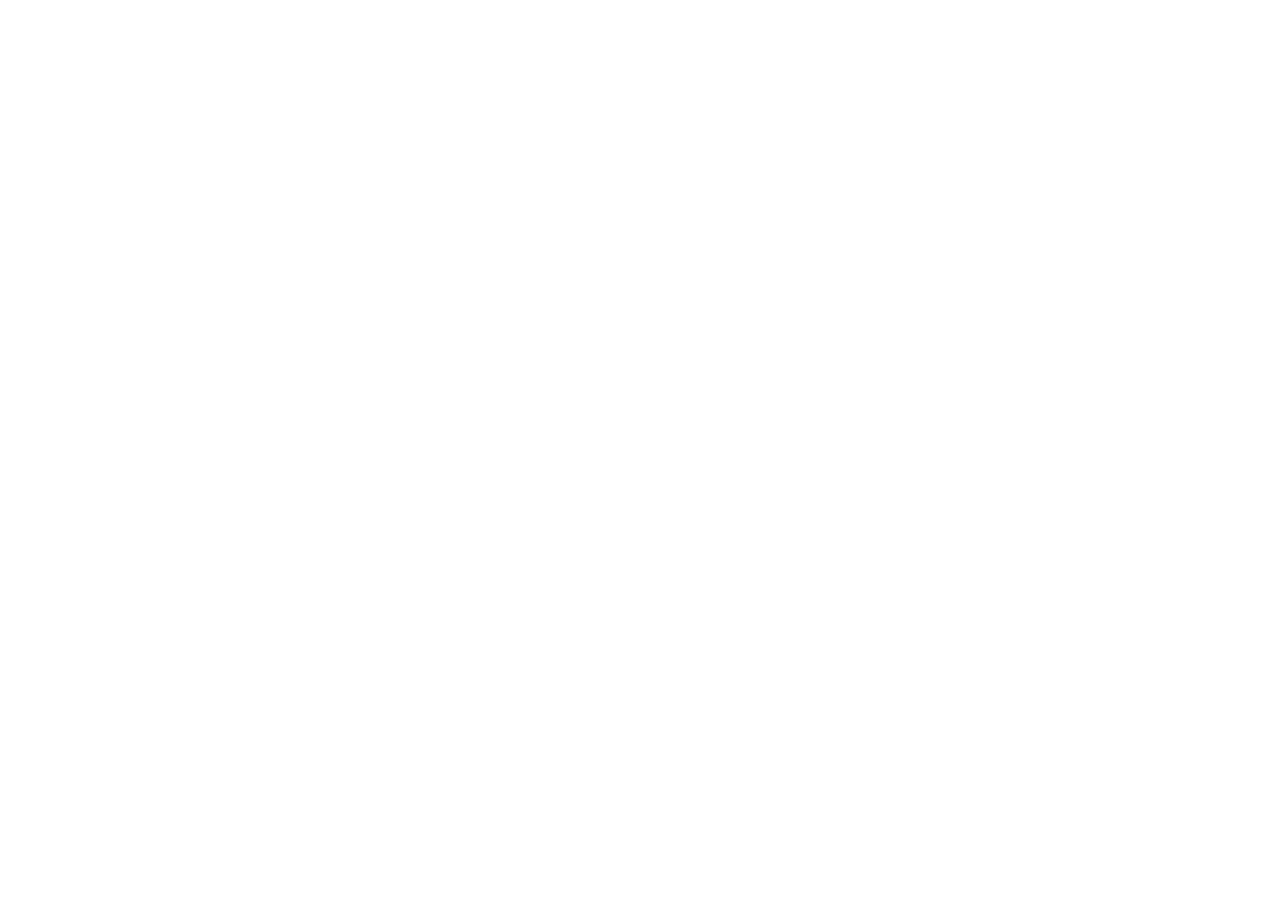
==== index.html @ 76624813 "start" ====
<!DOCTYPE html>
<html lang="en">
<head>
    <meta charset="UTF-8">
    <meta name="viewport" content="width=device-width, initial-scale=1.0">
    <link rel="stylesheet" href="./src/assets/styles/style.css">
    <title>Document</title>
</head>
<body>

</body>
</html>
---- src/assets/styles/style.css ----
* {
  margin: 0;
  padding: 0;
  box-sizing: border-box;
}/*# sourceMappingURL=style.css.map */
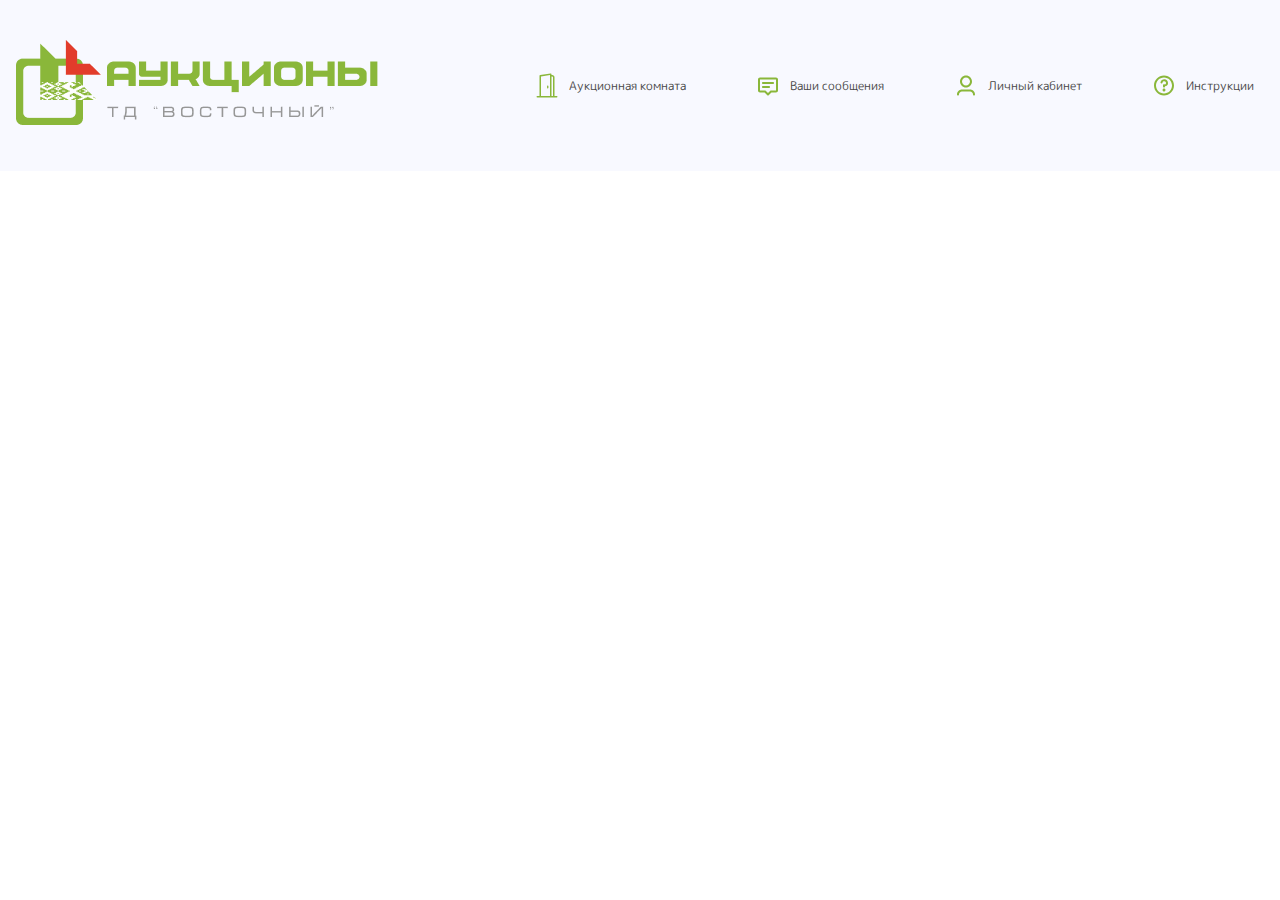
==== commit ad097946: "end" ====
--- a/index.html
+++ b/index.html
@@ -7,6 +7,98 @@
     <title>Document</title>
 </head>
 <body>
-
+    <header class="header">
+        <div class="content">
+            <a href="/" class="logo">
+                <img src="./src/assets/images/logo.png" alt="logo" width="369" height="85">
+            </a>
+            <nav class="header-navigation">
+                <ul>
+                    <li>
+                        <a href="#">
+                            <svg xmlns="http://www.w3.org/2000/svg" width="24" height="25" viewBox="0 0 24 25" fill="none">
+                                <path d="M12.75 15.5C12.3358 15.5 12 14.8284 12 14C12 13.1716 12.3358 12.5 12.75 12.5C13.1642 12.5 13.5 13.1716 13.5 14C13.5 14.8284 13.1642 15.5 12.75 15.5Z" fill="#8AB73A"/>
+                                <path d="M16.2414 0.683414C16.4057 0.825867 16.5 1.03259 16.5 1.25V2.00001H17.25C18.4926 2.00001 19.5 3.00736 19.5 4.25001V23H21.75C22.1642 23 22.5 23.3358 22.5 23.75C22.5 24.1642 22.1642 24.5 21.75 24.5H2.25C1.83579 24.5 1.5 24.1642 1.5 23.75C1.5 23.3358 1.83579 23 2.25 23H4.5V2.75C4.5 2.37677 4.77445 2.06033 5.14393 2.00754L15.6439 0.507543C15.8592 0.476795 16.0772 0.540961 16.2414 0.683414ZM17.25 3.50001H16.5V23H18V4.25001C18 3.83579 17.6642 3.50001 17.25 3.50001ZM6 3.40048V23H15V2.11476L6 3.40048Z" fill="#8AB73A"/>
+                              </svg>
+                            <span>Аукционная комната</span>
+                        </a>
+                    </li>
+                    <li>
+                        <a href="#">
+                            <svg xmlns="http://www.w3.org/2000/svg" width="24" height="25" viewBox="0 0 24 25" fill="none">
+                                <path d="M2 6.5C2 5.39543 2.89543 4.5 4 4.5H20C21.1046 4.5 22 5.39543 22 6.5V17.5C22 18.6046 21.1046 19.5 20 19.5H15.4142L12.7071 22.2071C12.3166 22.5976 11.6834 22.5976 11.2929 22.2071L8.58579 19.5H4C2.89543 19.5 2 18.6046 2 17.5V6.5ZM20 6.5H4V17.5H9C9.26522 17.5 9.51957 17.6054 9.70711 17.7929L12 20.0858L14.2929 17.7929C14.4804 17.6054 14.7348 17.5 15 17.5H20V6.5ZM6 10C6 9.44772 6.44772 9 7 9H17C17.5523 9 18 9.44772 18 10C18 10.5523 17.5523 11 17 11H7C6.44772 11 6 10.5523 6 10ZM6 14C6 13.4477 6.44772 13 7 13H13C13.5523 13 14 13.4477 14 14C14 14.5523 13.5523 15 13 15H7C6.44772 15 6 14.5523 6 14Z" fill="#8AB73A"/>
+                              </svg>
+                            <span>Ваши сообщения</span>
+                        </a>
+                    </li>
+                    <li>
+                        <a href="#">
+                            <svg xmlns="http://www.w3.org/2000/svg" width="24" height="25" viewBox="0 0 24 25" fill="none">
+                                <path d="M12 4.5C9.79086 4.5 8 6.29086 8 8.5C8 10.7091 9.79086 12.5 12 12.5C14.2091 12.5 16 10.7091 16 8.5C16 6.29086 14.2091 4.5 12 4.5ZM6 8.5C6 5.18629 8.68629 2.5 12 2.5C15.3137 2.5 18 5.18629 18 8.5C18 11.8137 15.3137 14.5 12 14.5C8.68629 14.5 6 11.8137 6 8.5ZM8 18.5C6.34315 18.5 5 19.8431 5 21.5C5 22.0523 4.55228 22.5 4 22.5C3.44772 22.5 3 22.0523 3 21.5C3 18.7386 5.23858 16.5 8 16.5H16C18.7614 16.5 21 18.7386 21 21.5C21 22.0523 20.5523 22.5 20 22.5C19.4477 22.5 19 22.0523 19 21.5C19 19.8431 17.6569 18.5 16 18.5H8Z" fill="#8AB73A"/>
+                              </svg>
+                            <span>Личный кабинет</span>
+                        </a>
+                    </li>
+                    <li>
+                        <a href="#">
+                            <svg xmlns="http://www.w3.org/2000/svg" width="24" height="25" viewBox="0 0 24 25" fill="none">
+                                <path d="M12 4.5C7.58172 4.5 4 8.08172 4 12.5C4 16.9183 7.58172 20.5 12 20.5C16.4183 20.5 20 16.9183 20 12.5C20 8.08172 16.4183 4.5 12 4.5ZM2 12.5C2 6.97715 6.47715 2.5 12 2.5C17.5228 2.5 22 6.97715 22 12.5C22 18.0228 17.5228 22.5 12 22.5C6.47715 22.5 2 18.0228 2 12.5Z" fill="#8AB73A"/>
+                                <path d="M12 14.5C11.4477 14.5 11 14.0523 11 13.5V12.5C11 11.9477 11.4477 11.5 12 11.5C12.5523 11.5 13 11.9477 13 12.5V13.5C13 14.0523 12.5523 14.5 12 14.5Z" fill="#8AB73A"/>
+                                <path d="M10.5 17C10.5 16.1716 11.1716 15.5 12 15.5C12.8284 15.5 13.5 16.1716 13.5 17C13.5 17.8284 12.8284 18.5 12 18.5C11.1716 18.5 10.5 17.8284 10.5 17Z" fill="#8AB73A"/>
+                                <path d="M12.3899 8.31137C11.4329 8.2658 10.6304 8.8004 10.4864 9.6644C10.3956 10.2092 9.88037 10.5772 9.3356 10.4864C8.79083 10.3956 8.42281 9.88037 8.51361 9.3356C8.86961 7.19961 10.8171 6.23421 12.4851 6.31363C13.3395 6.35432 14.2176 6.66099 14.8937 7.29278C15.5866 7.94027 16 8.86777 16 10C16 11.2913 15.4919 12.2489 14.6172 12.8321C13.8141 13.3675 12.8295 13.5 12 13.5C11.4477 13.5 11 13.0523 11 12.5C11 11.9477 11.4477 11.5 12 11.5C12.6705 11.5 13.1859 11.3825 13.5078 11.168C13.7581 11.0011 14 10.7087 14 10C14 9.38224 13.7884 8.99723 13.5282 8.7541C13.2512 8.49526 12.848 8.33318 12.3899 8.31137Z" fill="#8AB73A"/>
+                              </svg>
+                            <span>Инструкции</span>
+                        </a>
+                    </li>
+                </ul>
+            </nav>
+            <div class="burger-btn">
+                <label class="menu__btn">
+                <span></span>
+                </label>
+            </div>
+            <div class="burger-menu">
+                <ul>
+                    <li>
+                        <a href="#">
+                            <svg xmlns="http://www.w3.org/2000/svg" width="24" height="25" viewBox="0 0 24 25" fill="none">
+                                <path d="M12.75 15.5C12.3358 15.5 12 14.8284 12 14C12 13.1716 12.3358 12.5 12.75 12.5C13.1642 12.5 13.5 13.1716 13.5 14C13.5 14.8284 13.1642 15.5 12.75 15.5Z" fill="#8AB73A"/>
+                                <path d="M16.2414 0.683414C16.4057 0.825867 16.5 1.03259 16.5 1.25V2.00001H17.25C18.4926 2.00001 19.5 3.00736 19.5 4.25001V23H21.75C22.1642 23 22.5 23.3358 22.5 23.75C22.5 24.1642 22.1642 24.5 21.75 24.5H2.25C1.83579 24.5 1.5 24.1642 1.5 23.75C1.5 23.3358 1.83579 23 2.25 23H4.5V2.75C4.5 2.37677 4.77445 2.06033 5.14393 2.00754L15.6439 0.507543C15.8592 0.476795 16.0772 0.540961 16.2414 0.683414ZM17.25 3.50001H16.5V23H18V4.25001C18 3.83579 17.6642 3.50001 17.25 3.50001ZM6 3.40048V23H15V2.11476L6 3.40048Z" fill="#8AB73A"/>
+                              </svg>
+                            <span>Аукционная комната</span>
+                        </a>
+                    </li>
+                    <li>
+                        <a href="#">
+                            <svg xmlns="http://www.w3.org/2000/svg" width="24" height="25" viewBox="0 0 24 25" fill="none">
+                                <path d="M2 6.5C2 5.39543 2.89543 4.5 4 4.5H20C21.1046 4.5 22 5.39543 22 6.5V17.5C22 18.6046 21.1046 19.5 20 19.5H15.4142L12.7071 22.2071C12.3166 22.5976 11.6834 22.5976 11.2929 22.2071L8.58579 19.5H4C2.89543 19.5 2 18.6046 2 17.5V6.5ZM20 6.5H4V17.5H9C9.26522 17.5 9.51957 17.6054 9.70711 17.7929L12 20.0858L14.2929 17.7929C14.4804 17.6054 14.7348 17.5 15 17.5H20V6.5ZM6 10C6 9.44772 6.44772 9 7 9H17C17.5523 9 18 9.44772 18 10C18 10.5523 17.5523 11 17 11H7C6.44772 11 6 10.5523 6 10ZM6 14C6 13.4477 6.44772 13 7 13H13C13.5523 13 14 13.4477 14 14C14 14.5523 13.5523 15 13 15H7C6.44772 15 6 14.5523 6 14Z" fill="#8AB73A"/>
+                              </svg>
+                            <span>Ваши сообщения</span>
+                        </a>
+                    </li>
+                    <li>
+                        <a href="#">
+                            <svg xmlns="http://www.w3.org/2000/svg" width="24" height="25" viewBox="0 0 24 25" fill="none">
+                                <path d="M12 4.5C9.79086 4.5 8 6.29086 8 8.5C8 10.7091 9.79086 12.5 12 12.5C14.2091 12.5 16 10.7091 16 8.5C16 6.29086 14.2091 4.5 12 4.5ZM6 8.5C6 5.18629 8.68629 2.5 12 2.5C15.3137 2.5 18 5.18629 18 8.5C18 11.8137 15.3137 14.5 12 14.5C8.68629 14.5 6 11.8137 6 8.5ZM8 18.5C6.34315 18.5 5 19.8431 5 21.5C5 22.0523 4.55228 22.5 4 22.5C3.44772 22.5 3 22.0523 3 21.5C3 18.7386 5.23858 16.5 8 16.5H16C18.7614 16.5 21 18.7386 21 21.5C21 22.0523 20.5523 22.5 20 22.5C19.4477 22.5 19 22.0523 19 21.5C19 19.8431 17.6569 18.5 16 18.5H8Z" fill="#8AB73A"/>
+                              </svg>
+                            <span>Личный кабинет</span>
+                        </a>
+                    </li>
+                    <li>
+                        <a href="#">
+                            <svg xmlns="http://www.w3.org/2000/svg" width="24" height="25" viewBox="0 0 24 25" fill="none">
+                                <path d="M12 4.5C7.58172 4.5 4 8.08172 4 12.5C4 16.9183 7.58172 20.5 12 20.5C16.4183 20.5 20 16.9183 20 12.5C20 8.08172 16.4183 4.5 12 4.5ZM2 12.5C2 6.97715 6.47715 2.5 12 2.5C17.5228 2.5 22 6.97715 22 12.5C22 18.0228 17.5228 22.5 12 22.5C6.47715 22.5 2 18.0228 2 12.5Z" fill="#8AB73A"/>
+                                <path d="M12 14.5C11.4477 14.5 11 14.0523 11 13.5V12.5C11 11.9477 11.4477 11.5 12 11.5C12.5523 11.5 13 11.9477 13 12.5V13.5C13 14.0523 12.5523 14.5 12 14.5Z" fill="#8AB73A"/>
+                                <path d="M10.5 17C10.5 16.1716 11.1716 15.5 12 15.5C12.8284 15.5 13.5 16.1716 13.5 17C13.5 17.8284 12.8284 18.5 12 18.5C11.1716 18.5 10.5 17.8284 10.5 17Z" fill="#8AB73A"/>
+                                <path d="M12.3899 8.31137C11.4329 8.2658 10.6304 8.8004 10.4864 9.6644C10.3956 10.2092 9.88037 10.5772 9.3356 10.4864C8.79083 10.3956 8.42281 9.88037 8.51361 9.3356C8.86961 7.19961 10.8171 6.23421 12.4851 6.31363C13.3395 6.35432 14.2176 6.66099 14.8937 7.29278C15.5866 7.94027 16 8.86777 16 10C16 11.2913 15.4919 12.2489 14.6172 12.8321C13.8141 13.3675 12.8295 13.5 12 13.5C11.4477 13.5 11 13.0523 11 12.5C11 11.9477 11.4477 11.5 12 11.5C12.6705 11.5 13.1859 11.3825 13.5078 11.168C13.7581 11.0011 14 10.7087 14 10C14 9.38224 13.7884 8.99723 13.5282 8.7541C13.2512 8.49526 12.848 8.33318 12.3899 8.31137Z" fill="#8AB73A"/>
+                              </svg>
+                            <span>Инструкции</span>
+                        </a>
+                    </li>
+                </ul>
+            </div>
+        </div>
+    </header>
+    <script src="./src/assets/script/script.js"></script>
 </body>
 </html>--- a/src/assets/styles/style.css
+++ b/src/assets/styles/style.css
@@ -2,4 +2,243 @@
   margin: 0;
   padding: 0;
   box-sizing: border-box;
+  transition: 0.3s ease;
+  scroll-behavior: smooth;
+}
+
+a {
+  text-decoration: none;
+}
+
+ol, ul, li {
+  padding: 0;
+  margin: 0;
+  list-style: none;
+}
+
+@font-face {
+  font-family: "Rounded Mplus 1c";
+  src: url(../fonts/MPLUSRounded1c-Light.ttf) format("truetype");
+  font-weight: 300;
+  font-style: normal;
+  font-display: swap;
+}
+@font-face {
+  font-family: "Rounded Mplus 1c";
+  src: url(../fonts/MPLUSRounded1c-Regular.ttf) format("truetype");
+  font-weight: 400;
+  font-style: normal;
+  font-display: swap;
+}
+@font-face {
+  font-family: "Rounded Mplus 1c";
+  src: url(../fonts/MPLUSRounded1c-Medium.ttf) format("truetype");
+  font-weight: 500;
+  font-style: normal;
+  font-display: swap;
+}
+@font-face {
+  font-family: "Rounded Mplus 1c";
+  src: url(../fonts/MPLUSRounded1c-Bold.ttf) format("truetype");
+  font-weight: 700;
+  font-style: normal;
+  font-display: swap;
+}
+body {
+  font-family: "Rounded Mplus 1c";
+  margin: 0;
+  padding: 0;
+  font-size: 16px;
+  font-style: normal;
+  font-weight: 400;
+  line-height: normal;
+  position: relative;
+  background: #fff;
+  transition: 0.3s ease;
+}
+
+.overlay {
+  position: fixed;
+  top: 0;
+  left: 0;
+  width: 100%;
+  height: 100%;
+  background-color: rgba(0, 0, 0, 0.9);
+  z-index: 3;
+  display: none;
+  transition: all 0.5s ease;
+  padding: 0 25px;
+}
+.overlay.open {
+  display: block;
+}
+
+.content {
+  max-width: 1472px;
+  padding: 0 16px;
+  margin: 0 auto;
+}
+
+.header {
+  width: 100%;
+  padding: 40px 0;
+  position: relative;
+  background: #F8F9FF;
+}
+@media (max-width: 1024px) {
+  .header {
+    padding: 20px 0;
+  }
+}
+.header .content {
+  display: flex;
+  justify-content: space-between;
+  align-items: center;
+}
+.header .content .logo {
+  position: relative;
+}
+@media (max-width: 1024px) {
+  .header .content .logo {
+    z-index: 10;
+  }
+}
+.header .content .logo img {
+  width: 369px;
+  height: 85px;
+}
+@media (max-width: 1200px) {
+  .header .content .logo img {
+    width: 309px;
+    height: 75px;
+  }
+}
+@media (max-width: 1024px) {
+  .header .content .logo img {
+    width: 250px;
+    height: 65px;
+  }
+}
+@media (max-width: 768px) {
+  .header .content .logo img {
+    width: 200px;
+    height: 55px;
+  }
+}
+@media (max-width: 1024px) {
+  .header .content .header-navigation {
+    display: none;
+  }
+}
+.header .content .header-navigation ul {
+  display: flex;
+  gap: 50px;
+}
+@media (max-width: 1200px) {
+  .header .content .header-navigation ul {
+    gap: 30px;
+  }
+}
+.header .content .header-navigation ul li {
+  padding: 10px;
+}
+.header .content .header-navigation ul li a {
+  display: flex;
+  gap: 10px;
+  align-items: center;
+}
+.header .content .header-navigation ul li a span {
+  color: #484848;
+  font-family: Rounded Mplus 1c;
+  font-size: 12px;
+  font-style: normal;
+  font-weight: 400;
+  line-height: normal;
+}
+.header .content .burger-btn {
+  position: relative;
+  width: 30px;
+  height: 30px;
+  display: none;
+}
+@media (max-width: 1024px) {
+  .header .content .burger-btn {
+    display: block;
+  }
+}
+.header .content .burger-btn.active .menu__btn > span {
+  transform: rotate(45deg);
+}
+.header .content .burger-btn.active .menu__btn > span::before {
+  top: 0;
+  transform: rotate(0deg);
+}
+.header .content .burger-btn.active .menu__btn > span::after {
+  top: 0;
+  transform: rotate(90deg);
+}
+.header .content .burger-btn .menu__btn {
+  position: absolute;
+  top: 0;
+  left: 0;
+  width: 26px;
+  height: 26px;
+  cursor: pointer;
+  z-index: 10;
+  transform: translateY(50%);
+}
+.header .content .burger-btn .menu__btn > span,
+.header .content .burger-btn .menu__btn > span::before,
+.header .content .burger-btn .menu__btn > span::after {
+  display: block;
+  position: absolute;
+  width: 100%;
+  height: 2px;
+  background-color: #8AB73A;
+  transition-duration: 0.25s;
+}
+.header .content .burger-btn .menu__btn > span::before {
+  content: "";
+  top: -8px;
+}
+.header .content .burger-btn .menu__btn > span::after {
+  content: "";
+  top: 8px;
+}
+.header .content .burger-menu {
+  position: absolute;
+  top: 0;
+  min-height: 100vh;
+  width: 100%;
+  background-color: #fff;
+  z-index: 5;
+  padding: 130px 16px 16px;
+  left: -2100px;
+  transition: 0.5s ease;
+}
+.header .content .burger-menu.open {
+  left: 0;
+}
+.header .content .burger-menu ul {
+  display: flex;
+  flex-direction: column;
+  width: 100%;
+}
+.header .content .burger-menu ul li {
+  padding: 10px 0;
+  width: 100%;
+}
+.header .content .burger-menu ul li a {
+  width: 100%;
+  display: flex;
+  gap: 10px;
+  align-items: center;
+}
+.header .content .burger-menu ul li a span {
+  color: #484848;
+  font-family: Rounded Mplus 1c;
+  font-size: 16px;
+  font-style: normal;
+  font-weight: 400;
+  line-height: normal;
 }/*# sourceMappingURL=style.css.map */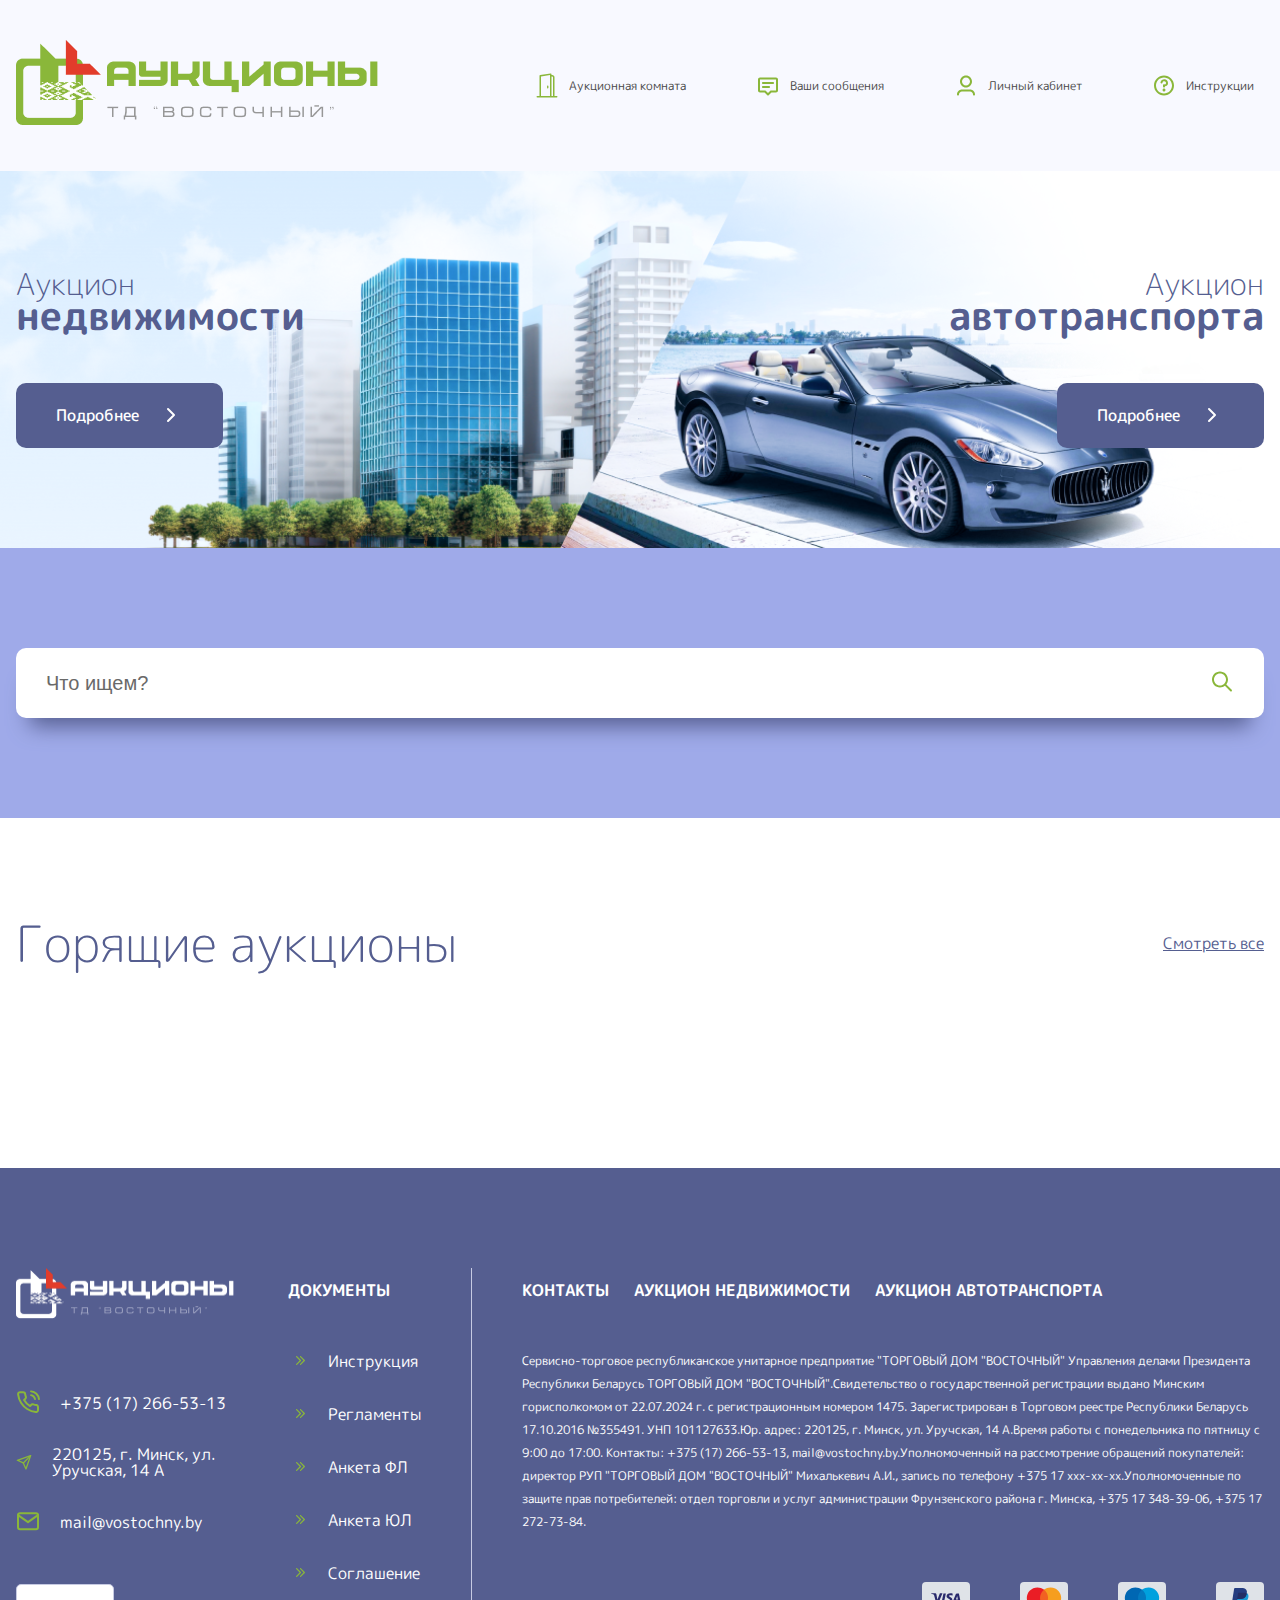
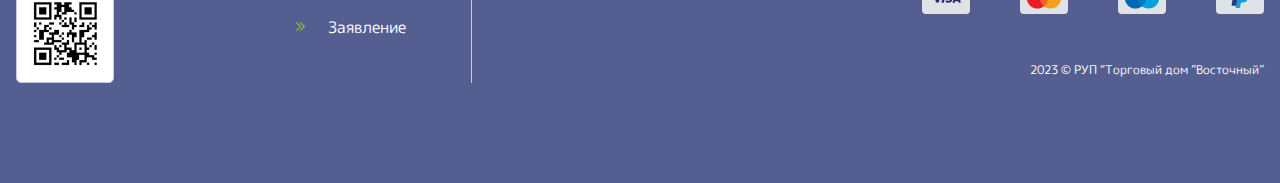
==== commit b0eaccb8: "end" ====
--- a/index.html
+++ b/index.html
@@ -99,6 +99,116 @@
             </div>
         </div>
     </header>
+    <main>
+        <div class="main-page-hero">
+            <img src="./src/assets/images/main-bg.png" alt="image">
+            <h1>Аукционы ТД Восточный</h1>
+            <div class="content hero-wrap">
+                <div class="col">
+                    <h2>Аукцион <br/> <span>недвижимости</span></h2>
+                    <a href="#" class="blue-btn"><span>Подробнее</span></a>
+                </div>
+                <div class="col">
+                    <h2>Аукцион <br/> <span>автотранспорта</span></h2>
+                    <a href="#" class="blue-btn"><span>Подробнее</span></a>
+                </div>
+            </div>
+        </div>
+        <div class="search-panel">
+            <div class="content">
+                <div class="search-wrap">
+                    <input type="text" placeholder="Что ищем?">
+                    <button>
+                        <svg xmlns="http://www.w3.org/2000/svg" width="24" height="24" viewBox="0 0 24 24" fill="none">
+                            <path d="M10 4C6.68629 4 4 6.68629 4 10C4 13.3137 6.68629 16 10 16C13.3137 16 16 13.3137 16 10C16 6.68629 13.3137 4 10 4ZM2 10C2 5.58172 5.58172 2 10 2C14.4183 2 18 5.58172 18 10C18 11.8487 17.3729 13.551 16.3199 14.9056L21.7071 20.2929C22.0976 20.6834 22.0976 21.3166 21.7071 21.7071C21.3166 22.0976 20.6834 22.0976 20.2929 21.7071L14.9056 16.3199C13.551 17.3729 11.8487 18 10 18C5.58172 18 2 14.4183 2 10Z" fill="#8AB73A"/>
+                          </svg>
+                    </button>
+                </div>
+            </div>
+        </div>
+        <div class="catalog-block border-block">
+            <div class="content">
+                <div class="catalog-block-head">
+                    <h2>Горящие аукционы</h2>
+                    <a href="#">Смотреть все</a>
+                </div>
+
+            </div>
+        </div>
+    </main>
+    <footer class="footer">
+        <div class="content">
+            <div class="footer-column">
+                <a href="/" class="footer-logo">
+                    <img src="./src/assets/images/footer-logo.png" alt="logo" width="222" height="51">
+                </a>
+                <ul class="contacts">
+                    <li>
+                        <svg xmlns="http://www.w3.org/2000/svg" width="24" height="25" viewBox="0 0 24 25" fill="none">
+                            <g clip-path="url(#clip0_76_1329)">
+                              <path d="M15.0499 5.13818C16.0267 5.32875 16.9243 5.80644 17.628 6.51012C18.3317 7.2138 18.8094 8.11145 18.9999 9.08818M15.0499 1.13818C17.0792 1.36362 18.9715 2.27236 20.4162 3.71519C21.8608 5.15802 22.7719 7.04919 22.9999 9.07818M21.9999 17.0582V20.0582C22.0011 20.3367 21.944 20.6124 21.8324 20.8675C21.7209 21.1227 21.5572 21.3518 21.352 21.54C21.1468 21.7283 20.9045 21.8717 20.6407 21.9609C20.3769 22.0501 20.0973 22.0833 19.8199 22.0582C16.7428 21.7238 13.7869 20.6723 11.1899 18.9882C8.77376 17.4528 6.72527 15.4044 5.18993 12.9882C3.49991 10.3794 2.44818 7.40918 2.11993 4.31818C2.09494 4.04165 2.12781 3.76294 2.21643 3.49981C2.30506 3.23667 2.4475 2.99487 2.6347 2.7898C2.82189 2.58474 3.04974 2.42089 3.30372 2.30871C3.55771 2.19652 3.83227 2.13845 4.10993 2.13818H7.10993C7.59524 2.13341 8.06572 2.30526 8.43369 2.62172C8.80166 2.93817 9.04201 3.37763 9.10993 3.85818C9.23656 4.81825 9.47138 5.76091 9.80993 6.66818C9.94448 7.02611 9.9736 7.4151 9.89384 7.78906C9.81408 8.16303 9.6288 8.50629 9.35993 8.77818L8.08993 10.0482C9.51349 12.5517 11.5864 14.6246 14.0899 16.0482L15.3599 14.7782C15.6318 14.5093 15.9751 14.324 16.3491 14.2443C16.723 14.1645 17.112 14.1936 17.4699 14.3282C18.3772 14.6667 19.3199 14.9016 20.2799 15.0282C20.7657 15.0967 21.2093 15.3414 21.5265 15.7157C21.8436 16.09 22.0121 16.5678 21.9999 17.0582Z" stroke="#8AB73A" stroke-width="2" stroke-linecap="round" stroke-linejoin="round"/>
+                            </g>
+                            <defs>
+                              <clipPath id="clip0_76_1329">
+                                <rect width="24" height="24" fill="white" transform="translate(0 0.138184)"/>
+                              </clipPath>
+                            </defs>
+                          </svg>
+                        <a href="tel:+375172665313">+375 (17) 266-53-13</a>
+                    </li>
+                    <li>
+                        <svg xmlns="http://www.w3.org/2000/svg" width="24" height="25" viewBox="0 0 24 25" fill="none">
+                            <path d="M22 2.13818L11 13.1382" stroke="#8AB73A" stroke-width="2" stroke-linecap="round" stroke-linejoin="round"/>
+                            <path d="M22 2.13818L15 22.1382L11 13.1382L2 9.13818L22 2.13818Z" stroke="#8AB73A" stroke-width="2" stroke-linecap="round" stroke-linejoin="round"/>
+                          </svg>
+                        <span>220125, г. Минск, ул. Уручская, 14 А</span>
+                    </li>
+                    <li>
+                        <svg xmlns="http://www.w3.org/2000/svg" width="24" height="25" viewBox="0 0 24 25" fill="none">
+                            <path d="M4 4.13818H20C21.1 4.13818 22 5.03818 22 6.13818V18.1382C22 19.2382 21.1 20.1382 20 20.1382H4C2.9 20.1382 2 19.2382 2 18.1382V6.13818C2 5.03818 2.9 4.13818 4 4.13818Z" stroke="#8AB73A" stroke-width="2" stroke-linecap="round" stroke-linejoin="round"/>
+                            <path d="M22 6.13818L12 13.1382L2 6.13818" stroke="#8AB73A" stroke-width="2" stroke-linecap="round" stroke-linejoin="round"/>
+                          </svg>
+                        <a href="mailto:mail@vostochny.by">mail@vostochny.by</a>
+                    </li>
+                </ul>
+                <div class="qr-wrap">
+                    <img src="./src/assets/images/qr.png" alt="qr">
+                </div>
+            </div>
+            <div class="footer-column">
+                <p>Документы</p>
+                <ul class="footer-nav">
+                    <li><a href="#">Инструкция</a></li>
+                    <li><a href="#">Регламенты</a></li>
+                    <li><a href="#">Анкета ФЛ</a></li>
+                    <li><a href="#">Анкета ЮЛ</a></li>
+                    <li><a href="#">Соглашение</a></li>
+                    <li><a href="#">Заявление</a></li>
+                </ul>
+            </div>
+            <div class="line"></div>
+            <div class="footer-column">
+                <div class="footer-links">
+                    <li><a href="#">Контакты</a></li>
+                    <li><a href="#">Аукцион недвижимости</a></li>
+                    <li><a href="#">Аукцион автотранспорта</a></li>
+                </div>
+                <div class="info-wrap">
+                    <span>Сервисно-торговое республиканское унитарное предприятие "ТОРГОВЫЙ ДОМ "ВОСТОЧНЫЙ" Управления делами Президента Республики Беларусь ТОРГОВЫЙ ДОМ "ВОСТОЧНЫЙ".Свидетельство о государственной регистрации выдано Минским горисполкомом от 22.07.2024 г. с регистрационным номером 1475. Зарегистрирован в Торговом реестре Республики Беларусь 17.10.2016 №355491. УНП 101127633.Юр. адрес: 220125, г. Минск, ул. Уручская, 14 А.Время работы с понедельника по пятницу с 9:00 до 17:00. Контакты: +375 (17) 266-53-13, mail@vostochny.by.Уполномоченный на рассмотрение обращений покупателей: директор РУП "ТОРГОВЫЙ ДОМ "ВОСТОЧНЫЙ" Михалькевич А.И., запись по телефону +375 17 ххх-хх-хх.Уполномоченные по защите прав потребителей: отдел торговли и услуг администрации Фрунзенского района г. Минска, +375 17 348-39-06, +375 17 272-73-84.</span>
+                </div>
+                <div class="payment">
+                    <img src="./src/assets/images/visa-light-large.svg" alt="payment-logo" width="48" height="32">
+                    <img src="./src/assets/images/mastercard-light-large.svg" alt="payment-logo" width="48" height="32">
+                    <img src="./src/assets/images/cirrus-light-large.svg" alt="payment-logo" width="48" height="32">
+                    <img src="./src/assets/images/paypal-light-large.svg" alt="payment-logo" width="48" height="32">
+                </div>
+                <div class="copyright">
+                    <span>2023 © РУП “Торговый дом ”Восточный”</span>
+                </div>
+            </div>
+        </div>
+
+    </footer>
     <script src="./src/assets/script/script.js"></script>
 </body>
 </html>--- a/src/assets/styles/style.css
+++ b/src/assets/styles/style.css
@@ -79,6 +79,45 @@
   margin: 0 auto;
 }
 
+.blue-btn {
+  display: flex;
+  padding: 15px 40px;
+  align-items: center;
+  gap: 20px;
+  border-radius: 10px;
+  background: #555E90;
+  justify-content: center;
+  width: -moz-fit-content;
+  width: fit-content;
+  transition: 0.3s ease;
+}
+@media (max-width: 768px) {
+  .blue-btn {
+    padding: 10px 30px;
+  }
+}
+.blue-btn span {
+  color: #FFF;
+  font-family: Rounded Mplus 1c;
+  font-size: 16px;
+  font-style: normal;
+  font-weight: 500;
+  line-height: normal;
+  display: flex;
+  align-items: center;
+  gap: 20px;
+  transition: 0.3s ease;
+}
+.blue-btn span::after {
+  content: url("data:image/svg+xml,%3Csvg xmlns='http://www.w3.org/2000/svg' width='24' height='24' viewBox='0 0 24 24' fill='none'%3E%3Cpath d='M9 18L15 12L9 6' stroke='white' stroke-width='2' stroke-linecap='round' stroke-linejoin='round'/%3E%3C/svg%3E");
+  display: block;
+  margin-top: 5px;
+  transition: 0.3s ease;
+}
+.blue-btn:hover {
+  background: #9FAAE9;
+}
+
 .header {
   width: 100%;
   padding: 40px 0;
@@ -141,11 +180,16 @@
 }
 .header .content .header-navigation ul li {
   padding: 10px;
+  border-radius: 5px;
+  transition: 0.3s ease;
 }
 .header .content .header-navigation ul li a {
   display: flex;
   gap: 10px;
   align-items: center;
+}
+.header .content .header-navigation ul li a svg path {
+  transition: 0.3s ease;
 }
 .header .content .header-navigation ul li a span {
   color: #484848;
@@ -154,6 +198,16 @@
   font-style: normal;
   font-weight: 400;
   line-height: normal;
+  transition: 0.3s ease;
+}
+.header .content .header-navigation ul li:hover {
+  background: #8AB73A;
+}
+.header .content .header-navigation ul li:hover a svg path {
+  fill: #FFF;
+}
+.header .content .header-navigation ul li:hover span {
+  color: #FFF;
 }
 .header .content .burger-btn {
   position: relative;
@@ -241,4 +295,441 @@
   font-style: normal;
   font-weight: 400;
   line-height: normal;
+}
+
+.footer {
+  display: flex;
+  padding: 100px 0px;
+  background: #555E90;
+}
+@media (max-width: 768px) {
+  .footer {
+    padding: 50px 0px;
+  }
+}
+.footer .content {
+  display: flex;
+  gap: 100px;
+  justify-content: space-between;
+  width: 100%;
+}
+@media (max-width: 1327px) {
+  .footer .content {
+    gap: 50px;
+  }
+}
+@media (max-width: 1024px) {
+  .footer .content {
+    flex-direction: column;
+  }
+}
+.footer .content .footer-column {
+  display: flex;
+  flex-direction: column;
+  gap: 50px;
+}
+@media (max-width: 768px) {
+  .footer .content .footer-column {
+    gap: 30px;
+  }
+}
+.footer .content .footer-column .contacts {
+  padding-top: 15px;
+  display: flex;
+  flex-direction: column;
+  gap: 31px;
+}
+@media (max-width: 768px) {
+  .footer .content .footer-column .contacts {
+    gap: 10px;
+  }
+}
+.footer .content .footer-column .contacts li {
+  display: flex;
+  gap: 20px;
+  align-items: center;
+}
+.footer .content .footer-column .contacts li span, .footer .content .footer-column .contacts li a {
+  color: #FFF;
+  font-family: Rounded Mplus 1c;
+  font-size: 16px;
+  font-style: normal;
+  font-weight: 400;
+  line-height: 100%; /* 16px */
+}
+@media (max-width: 768px) {
+  .footer .content .footer-column .contacts li span, .footer .content .footer-column .contacts li a {
+    font-size: 14px;
+  }
+}
+.footer .content .footer-column .qr-wrap {
+  display: flex;
+  padding: 15.68px;
+  align-items: center;
+  justify-content: center;
+  gap: 7.84px;
+  border-radius: 5px;
+  border: 0.784px solid #C6CAE2;
+  background: #FFF;
+  width: -moz-fit-content;
+  width: fit-content;
+}
+.footer .content .footer-column p {
+  padding-top: 15px;
+  color: #FFF;
+  font-family: Rounded Mplus 1c;
+  font-size: 16px;
+  font-style: normal;
+  font-weight: 800;
+  line-height: 89.5%; /* 14.32px */
+  text-transform: uppercase;
+}
+@media (max-width: 768px) {
+  .footer .content .footer-column p {
+    font-size: 14px;
+  }
+}
+.footer .content .footer-column .footer-nav {
+  display: flex;
+  flex-direction: column;
+  gap: 20px;
+}
+@media (max-width: 768px) {
+  .footer .content .footer-column .footer-nav {
+    gap: 10px;
+  }
+}
+.footer .content .footer-column .footer-nav li a {
+  color: #FFF;
+  font-family: Rounded Mplus 1c;
+  font-size: 16px;
+  font-style: normal;
+  font-weight: 400;
+  line-height: 170%; /* 27.2px */
+  display: flex;
+  gap: 16px;
+}
+@media (max-width: 768px) {
+  .footer .content .footer-column .footer-nav li a {
+    font-size: 14px;
+  }
+}
+.footer .content .footer-column .footer-nav li a::before {
+  content: url("data:image/svg+xml,%3Csvg xmlns='http://www.w3.org/2000/svg' width='24' height='25' viewBox='0 0 24 25' fill='none'%3E%3Cpath d='M12.0454 8.18829C12.2965 7.93724 12.7035 7.93724 12.9546 8.18829L16.8117 12.0454C17.0628 12.2965 17.0628 12.7035 16.8117 12.9546L12.9546 16.8117C12.7035 17.0628 12.2965 17.0628 12.0454 16.8117C11.7944 16.5607 11.7944 16.1536 12.0454 15.9026L15.448 12.5L12.0454 9.09743C11.7944 8.84637 11.7944 8.43934 12.0454 8.18829ZM8.18829 8.18829C8.43934 7.93724 8.84638 7.93724 9.09743 8.18829L12.9546 12.0454C13.0751 12.166 13.1429 12.3295 13.1429 12.5C13.1429 12.6705 13.0751 12.834 12.9546 12.9546L9.09743 16.8117C8.84637 17.0628 8.43934 17.0628 8.18829 16.8117C7.93724 16.5607 7.93724 16.1536 8.18829 15.9026L11.5909 12.5L8.18829 9.09743C7.93724 8.84637 7.93724 8.43934 8.18829 8.18829Z' fill='%238AB73A'/%3E%3C/svg%3E");
+  display: block;
+}
+.footer .content .footer-column .footer-links {
+  display: flex;
+  gap: 50px;
+}
+@media (max-width: 1327px) {
+  .footer .content .footer-column .footer-links {
+    gap: 25px;
+  }
+}
+@media (max-width: 768px) {
+  .footer .content .footer-column .footer-links {
+    gap: 20px;
+  }
+}
+@media (max-width: 650px) {
+  .footer .content .footer-column .footer-links {
+    flex-direction: column;
+  }
+}
+.footer .content .footer-column .footer-links a {
+  margin-top: 15px;
+  display: block;
+  color: #FFF;
+  font-family: Rounded Mplus 1c;
+  font-size: 16px;
+  font-style: normal;
+  font-weight: 800;
+  line-height: 89.5%; /* 14.32px */
+  text-transform: uppercase;
+}
+@media (max-width: 768px) {
+  .footer .content .footer-column .footer-links a {
+    font-size: 14px;
+  }
+}
+.footer .content .footer-column .info-wrap span {
+  color: #FFF;
+  font-family: Rounded Mplus 1c;
+  font-size: 12px;
+  font-style: normal;
+  font-weight: 400;
+  line-height: 140%; /* 16.8px */
+}
+.footer .content .footer-column .payment {
+  display: flex;
+  justify-content: flex-end;
+  gap: 50px;
+}
+@media (max-width: 650px) {
+  .footer .content .footer-column .payment {
+    justify-content: flex-start;
+    gap: 25px;
+  }
+}
+.footer .content .footer-column .copyright {
+  display: flex;
+  justify-content: flex-end;
+}
+@media (max-width: 650px) {
+  .footer .content .footer-column .copyright {
+    justify-content: flex-start;
+  }
+}
+.footer .content .footer-column .copyright span {
+  color: #FFF;
+  font-family: Rounded Mplus 1c;
+  font-size: 12px;
+  font-style: normal;
+  font-weight: 400;
+  line-height: 100%; /* 12px */
+}
+.footer .content .line {
+  height: 100%;
+  width: 1px;
+  background: #C6CAE2;
+  flex-shrink: 0;
+}
+@media (max-width: 1024px) {
+  .footer .content .line {
+    display: none;
+  }
+}
+
+.main-page-hero {
+  position: relative;
+}
+.main-page-hero img {
+  position: absolute;
+  top: 0;
+  left: 0;
+  width: 100%;
+  height: 100%;
+  -o-object-fit: cover;
+     object-fit: cover;
+  -o-object-position: center;
+     object-position: center;
+}
+@media (max-width: 768px) {
+  .main-page-hero img {
+    -o-object-position: left;
+       object-position: left;
+  }
+}
+.main-page-hero h1 {
+  height: 0;
+  overflow: hidden;
+  padding: 0;
+  margin: 0;
+  opacity: 0;
+  visibility: hidden;
+}
+.main-page-hero .hero-wrap {
+  padding: 100px 16px;
+  display: flex;
+  justify-content: space-between;
+  position: relative;
+  z-index: 1;
+}
+@media (max-width: 768px) {
+  .main-page-hero .hero-wrap {
+    padding: 50px 16px;
+    flex-direction: column;
+    gap: 50px;
+  }
+}
+.main-page-hero .hero-wrap .col {
+  display: flex;
+  flex-direction: column;
+  gap: 50px;
+}
+@media (max-width: 768px) {
+  .main-page-hero .hero-wrap .col {
+    gap: 25px;
+  }
+}
+.main-page-hero .hero-wrap .col h2 {
+  color: #555E90;
+  font-family: Rounded Mplus 1c;
+  font-size: 30px;
+  font-style: normal;
+  font-weight: 300;
+  line-height: 89.5%; /* 26.85px */
+}
+@media (max-width: 768px) {
+  .main-page-hero .hero-wrap .col h2 {
+    font-size: 20px;
+  }
+}
+.main-page-hero .hero-wrap .col h2 span {
+  color: #555E90;
+  font-family: Rounded Mplus 1c;
+  font-size: 40px;
+  font-style: normal;
+  font-weight: 800;
+  line-height: 89.5%;
+}
+@media (max-width: 768px) {
+  .main-page-hero .hero-wrap .col h2 span {
+    font-size: 30px;
+  }
+}
+.main-page-hero .hero-wrap .col:last-child {
+  align-items: flex-end;
+}
+.main-page-hero .hero-wrap .col:last-child h2 {
+  text-align: right;
+}
+@media (max-width: 768px) {
+  .main-page-hero .hero-wrap .col:last-child {
+    align-items: flex-start;
+  }
+  .main-page-hero .hero-wrap .col:last-child h2 {
+    text-align: left;
+  }
+}
+
+.search-panel {
+  padding: 100px 0;
+  background: #9FAAE9;
+}
+@media (max-width: 768px) {
+  .search-panel {
+    padding: 50px 0;
+  }
+}
+.search-panel .content .search-wrap {
+  width: 100%;
+  position: relative;
+}
+.search-panel .content .search-wrap input {
+  display: flex;
+  width: 100%;
+  padding: 20px 30px;
+  justify-content: space-between;
+  align-items: center;
+  border-radius: 10px;
+  background: #FFF;
+  border: none;
+  outline: none;
+  box-shadow: 0px 22px 21px -14px #555E90;
+  height: 70px;
+  color: #696969;
+  font-family: Rounded Mplus 1c;
+  font-size: 20px;
+  font-style: normal;
+  font-weight: 400;
+  line-height: normal;
+  transition: 0.3s ease;
+}
+@media (max-width: 768px) {
+  .search-panel .content .search-wrap input {
+    padding: 10px 15px;
+    height: 50px;
+    font-size: 16px;
+  }
+}
+.search-panel .content .search-wrap input::-moz-placeholder {
+  color: #696969;
+  font-family: Rounded Mplus 1c;
+  font-size: 20px;
+  font-style: normal;
+  font-weight: 400;
+  line-height: normal;
+}
+.search-panel .content .search-wrap input::placeholder {
+  color: #696969;
+  font-family: Rounded Mplus 1c;
+  font-size: 20px;
+  font-style: normal;
+  font-weight: 400;
+  line-height: normal;
+}
+@media (max-width: 768px) {
+  .search-panel .content .search-wrap input::-moz-placeholder {
+    font-size: 16px;
+  }
+  .search-panel .content .search-wrap input::placeholder {
+    font-size: 16px;
+  }
+}
+.search-panel .content .search-wrap input:focus {
+  box-shadow: 0px 13px 16px -14px #555E90;
+}
+.search-panel .content .search-wrap button {
+  border: none;
+  background-color: transparent;
+  position: absolute;
+  right: 30px;
+  top: 50%;
+  transform: translateY(-50%);
+  cursor: pointer;
+}
+@media (max-width: 768px) {
+  .search-panel .content .search-wrap button {
+    right: 15px;
+  }
+}
+
+.catalog-block {
+  padding-bottom: 100px;
+}
+.catalog-block .catalog-block-head {
+  padding: 100px 0;
+  width: 100%;
+  display: flex;
+  align-items: center;
+  justify-content: space-between;
+  transition: 0.3s ease;
+}
+@media (max-width: 1024px) {
+  .catalog-block .catalog-block-head {
+    padding: 50px 0;
+  }
+}
+@media (max-width: 768px) {
+  .catalog-block .catalog-block-head {
+    flex-direction: column;
+    gap: 30px;
+    align-items: flex-start;
+  }
+}
+.catalog-block .catalog-block-head h2 {
+  color: #555E90;
+  font-family: Rounded Mplus 1c;
+  font-size: 70px;
+  font-style: normal;
+  font-weight: 250;
+  line-height: 100%; /* 70px */
+  transition: 0.3s ease;
+}
+@media (max-width: 1300px) {
+  .catalog-block .catalog-block-head h2 {
+    font-size: 50px;
+  }
+}
+@media (max-width: 1024px) {
+  .catalog-block .catalog-block-head h2 {
+    font-size: 40px;
+  }
+}
+@media (max-width: 768px) {
+  .catalog-block .catalog-block-head h2 {
+    font-size: 35px;
+  }
+}
+.catalog-block .catalog-block-head a {
+  color: #555E90;
+  font-family: Rounded Mplus 1c;
+  font-size: 16px;
+  font-style: normal;
+  font-weight: 400;
+  line-height: 100%; /* 16px */
+  text-decoration-line: underline;
+  transition: 0.3s ease;
 }/*# sourceMappingURL=style.css.map */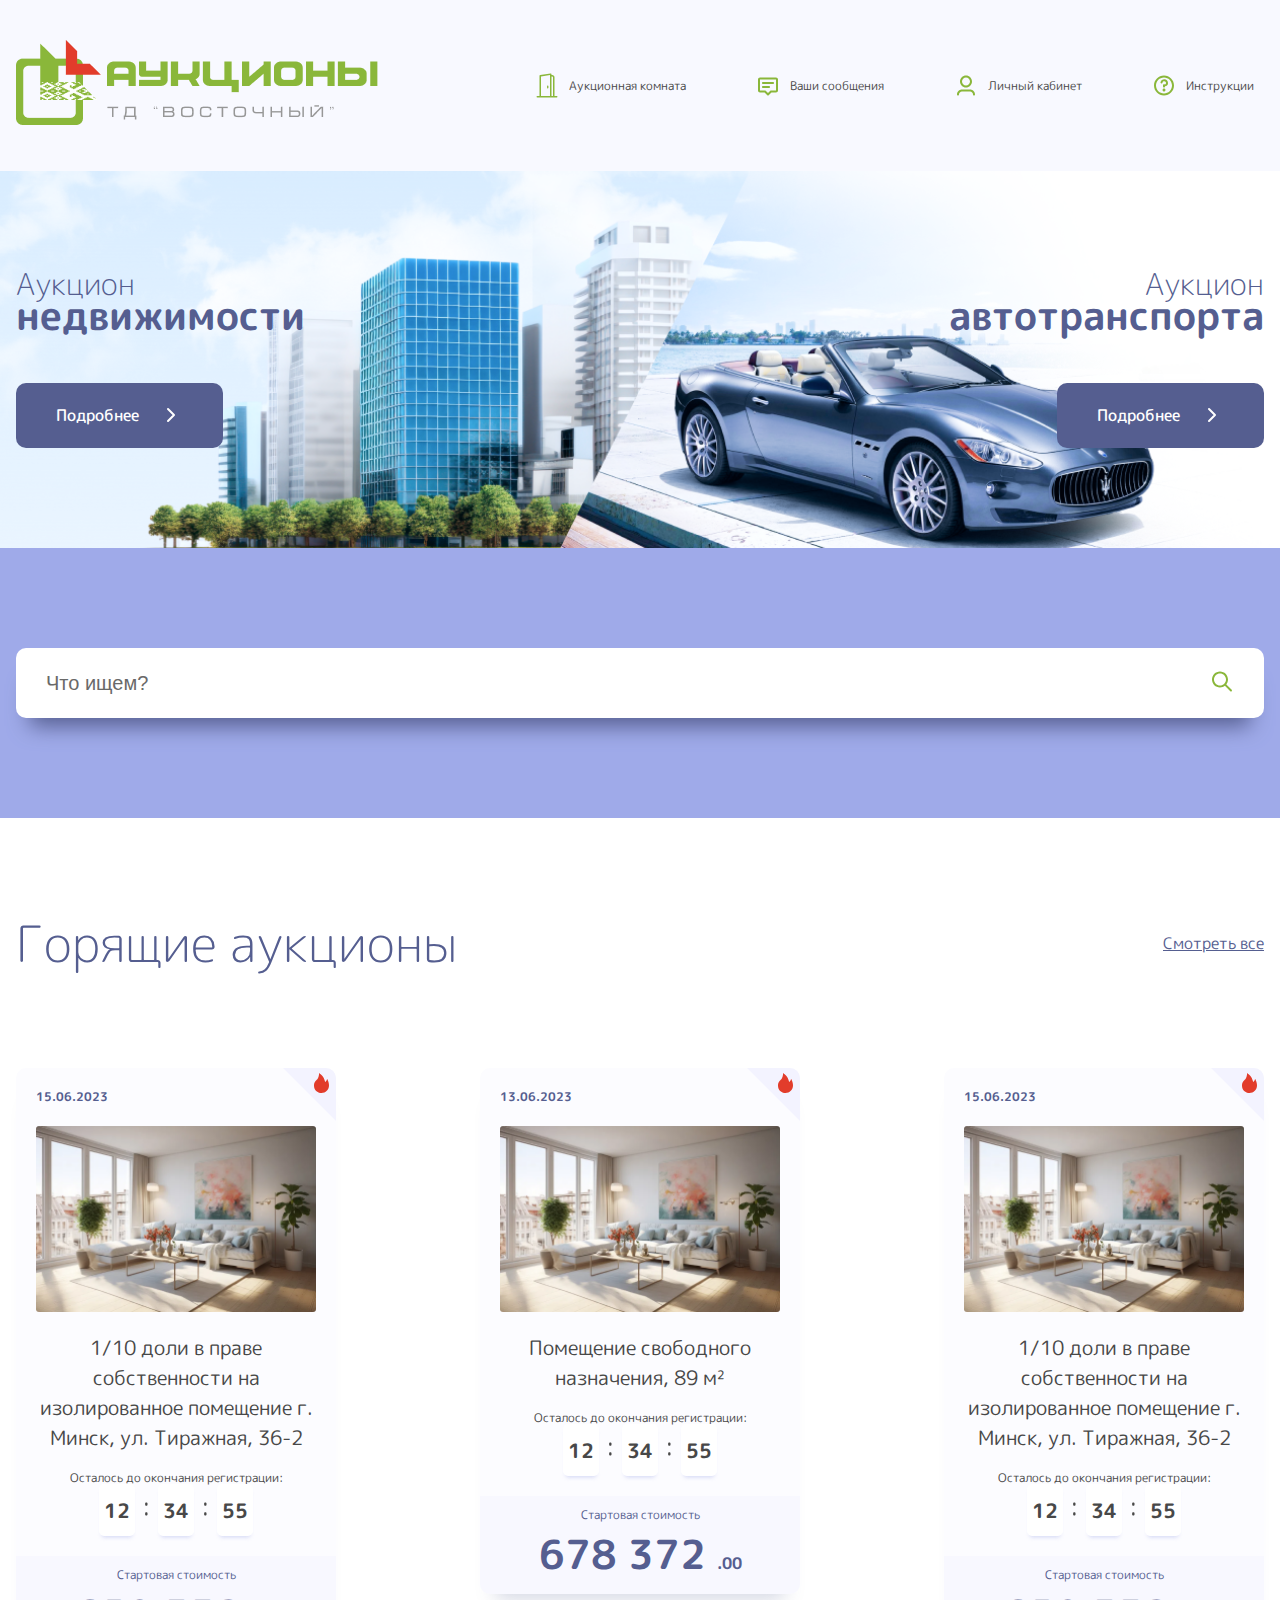
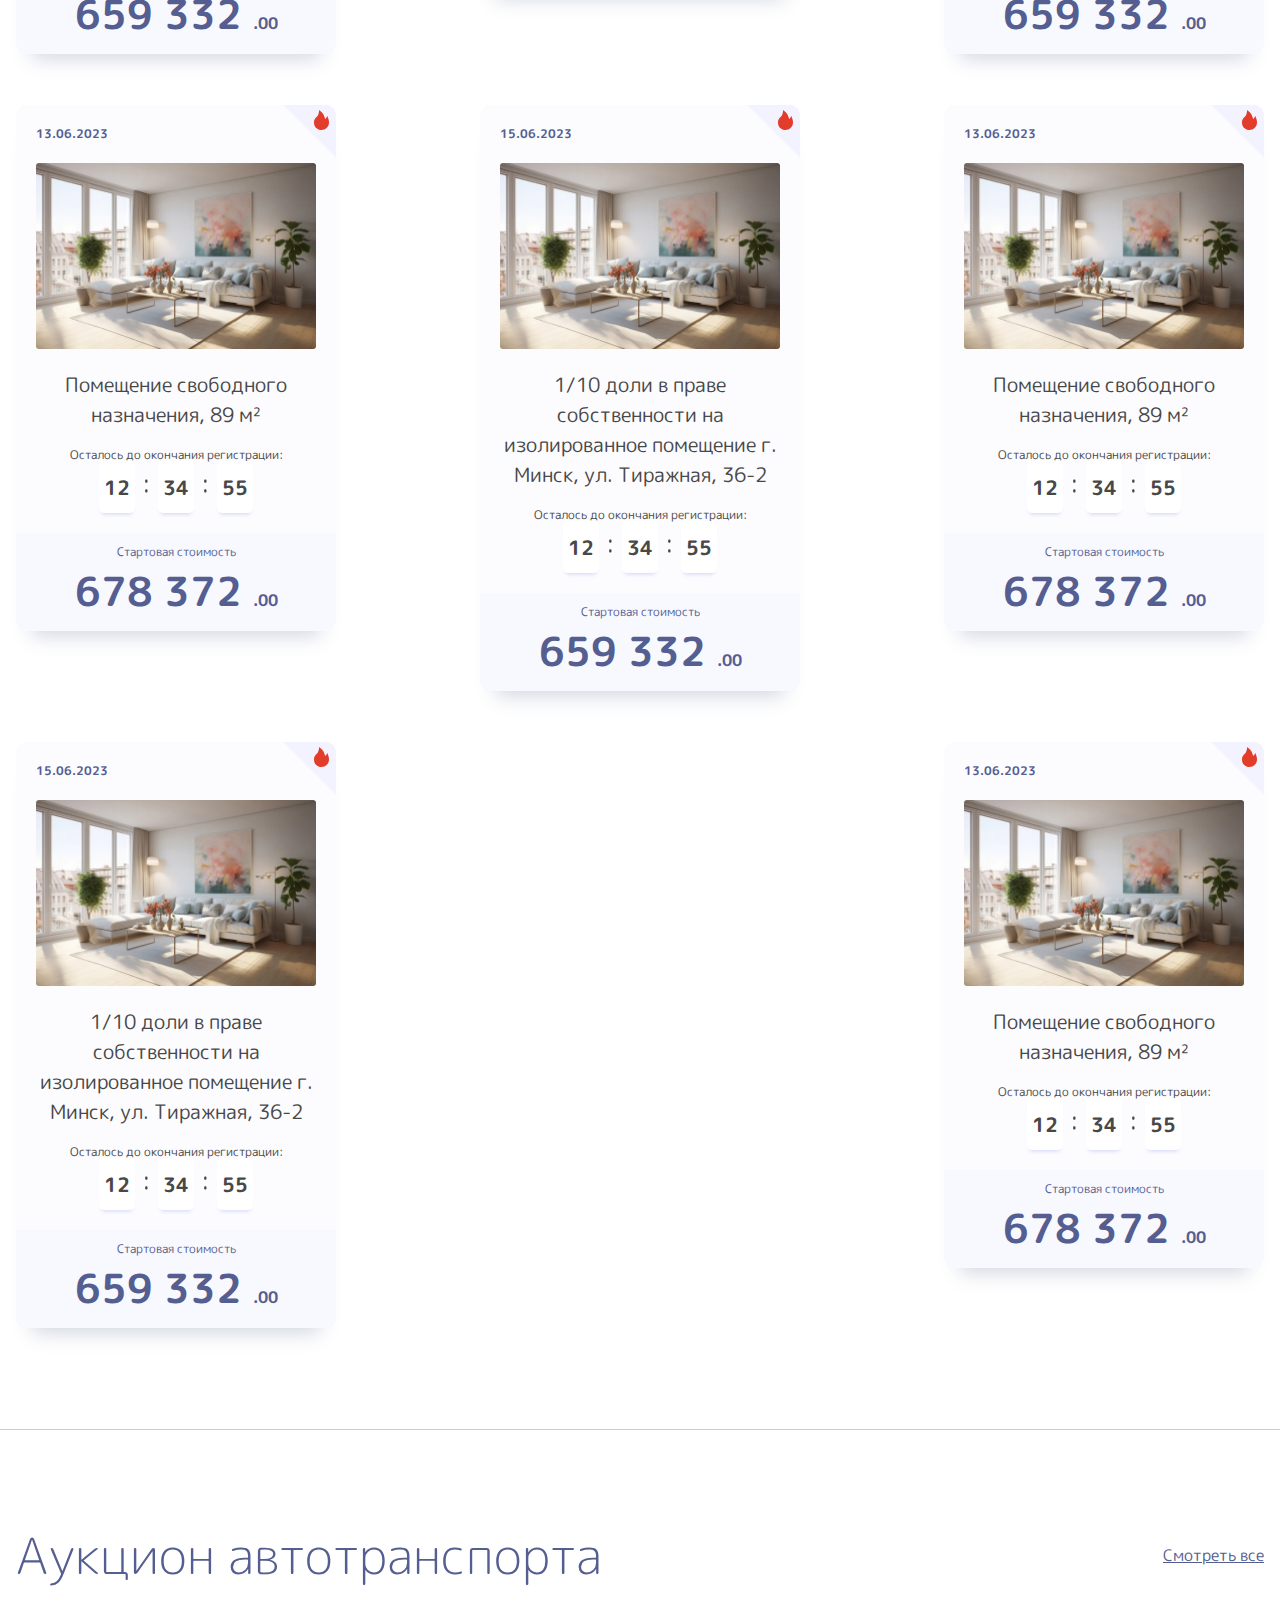
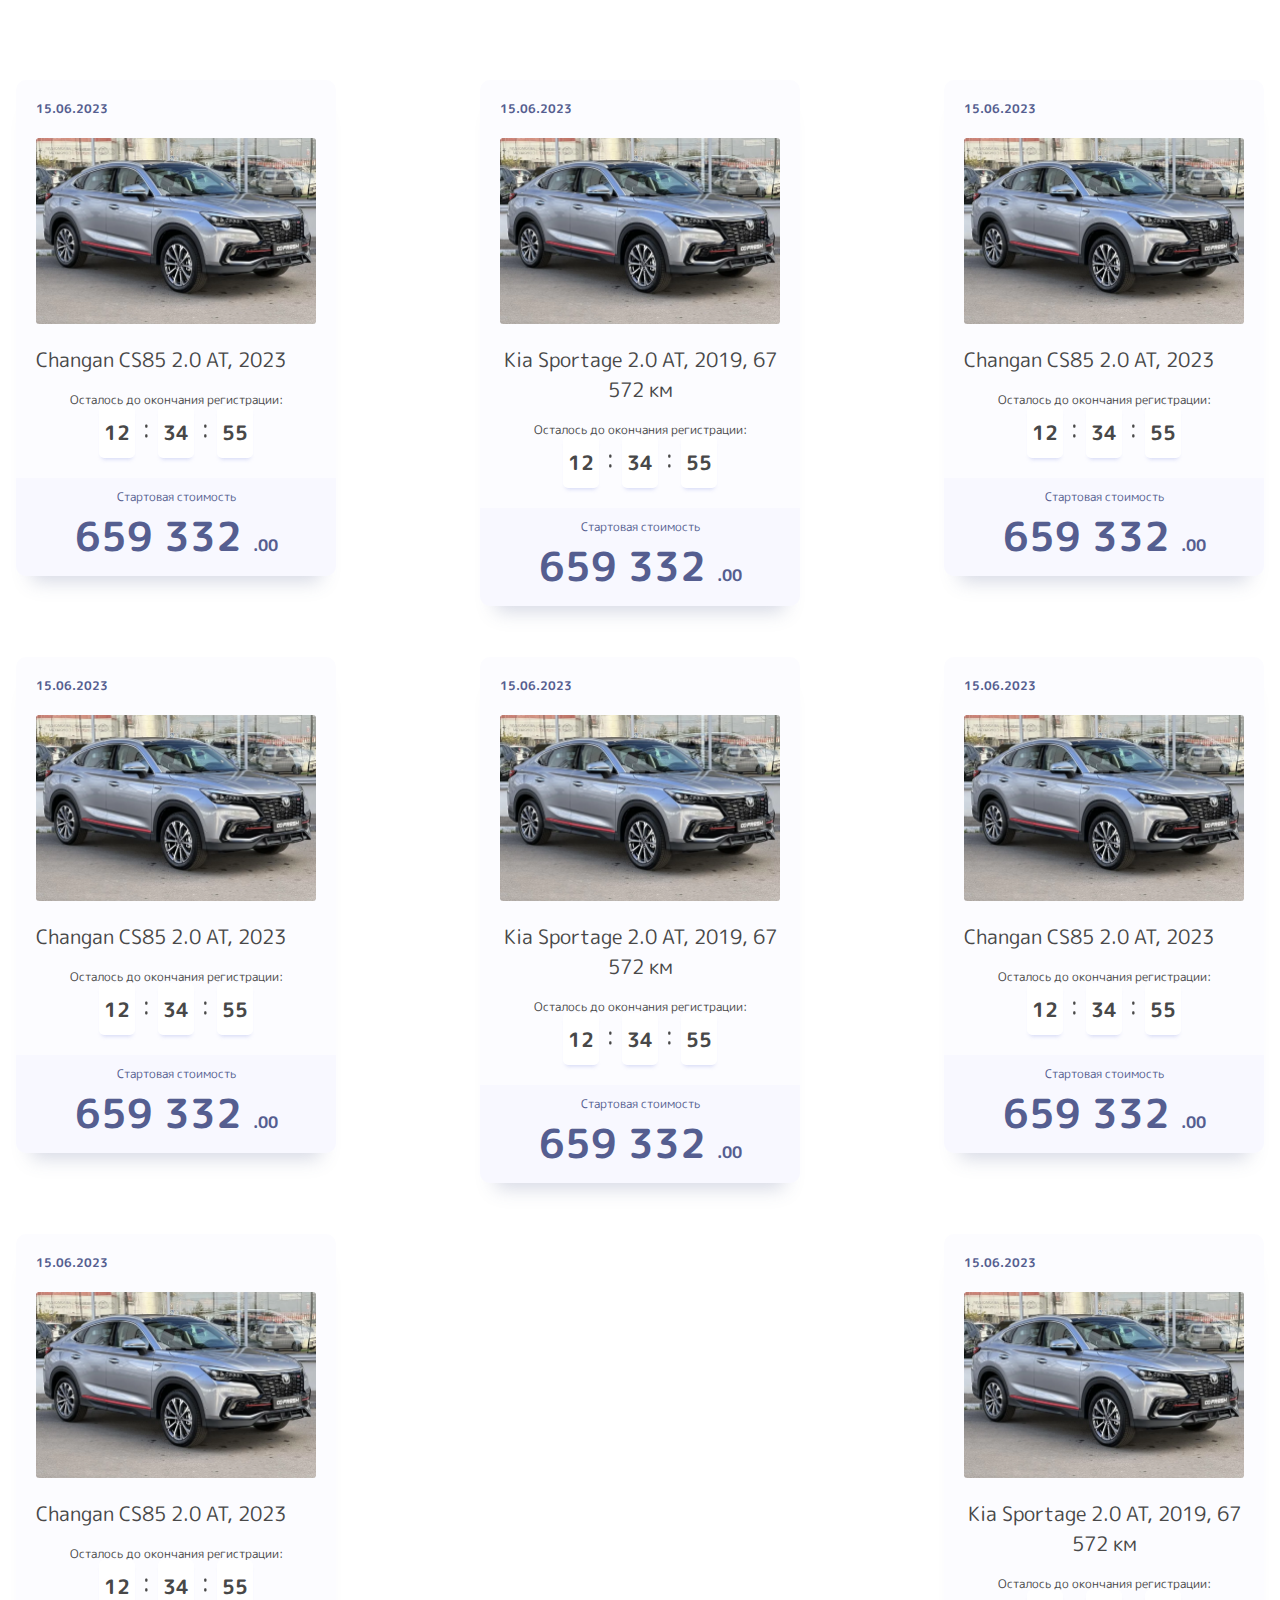
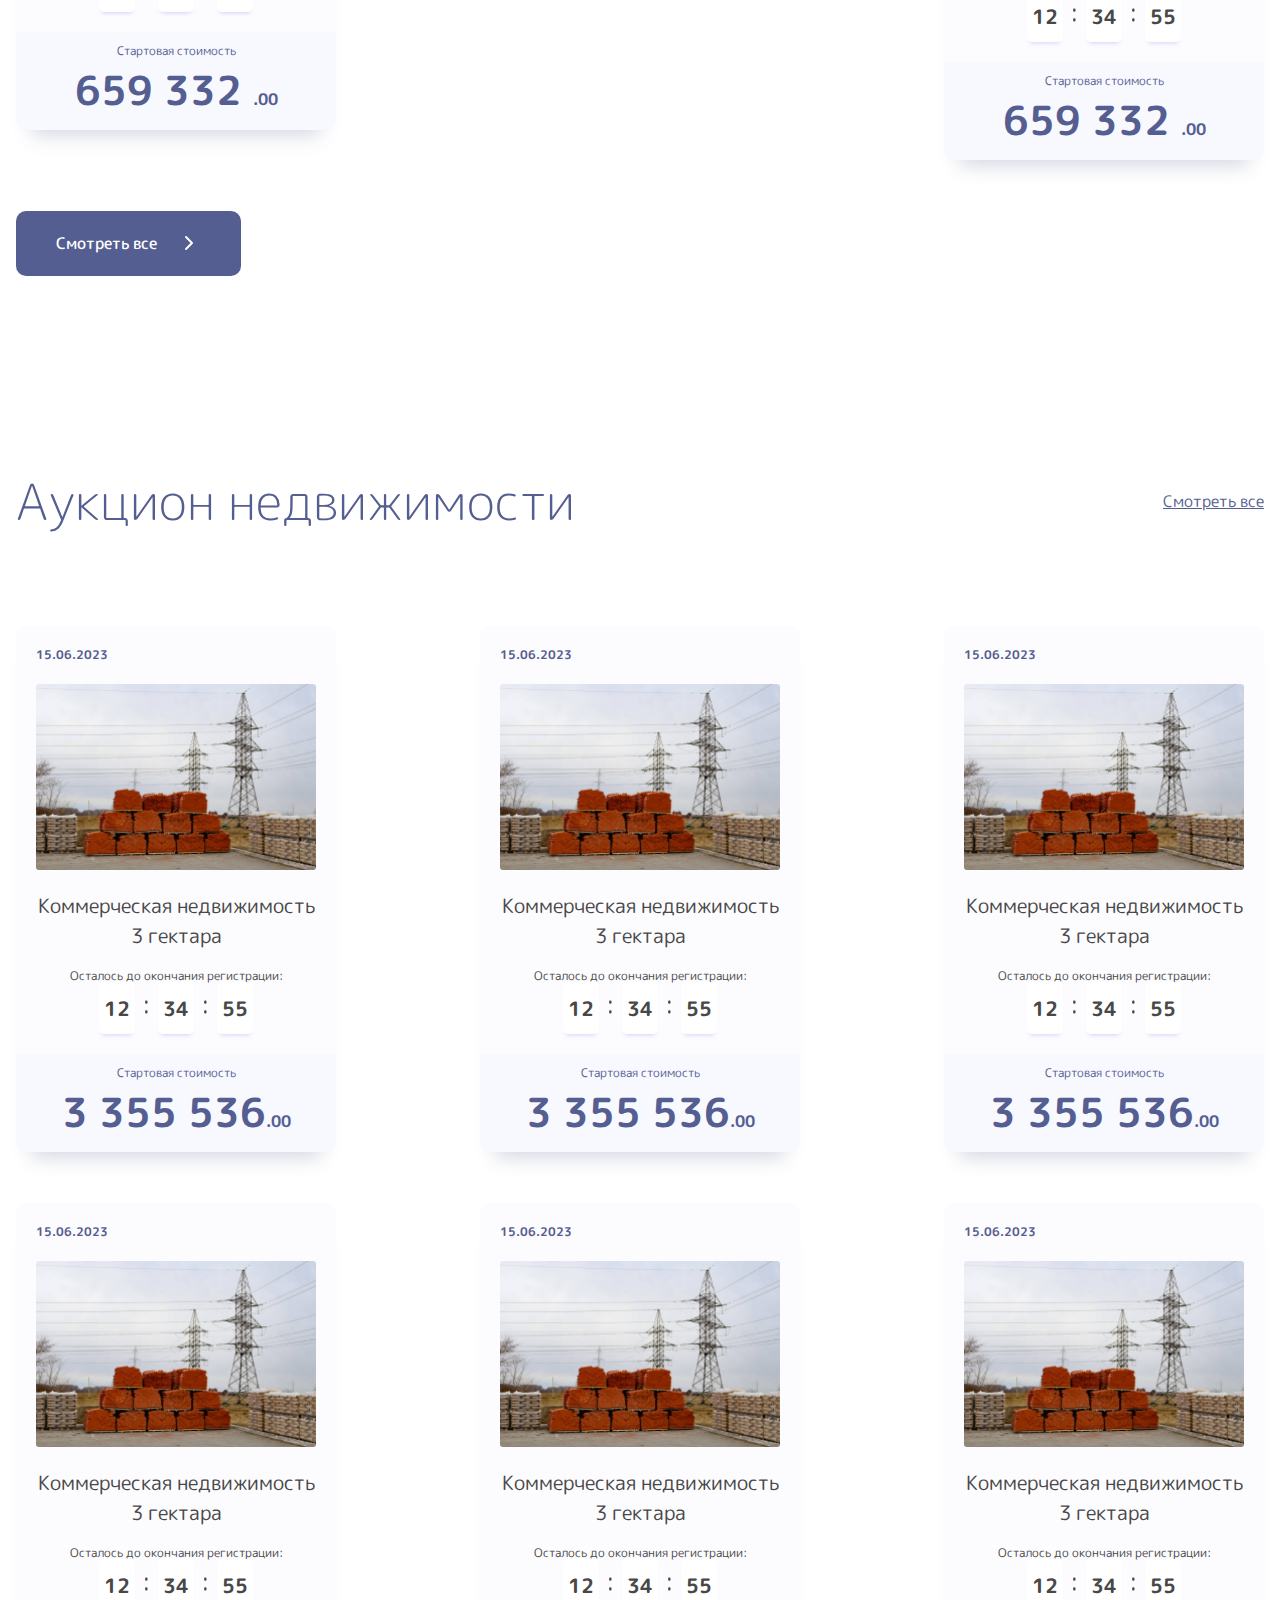
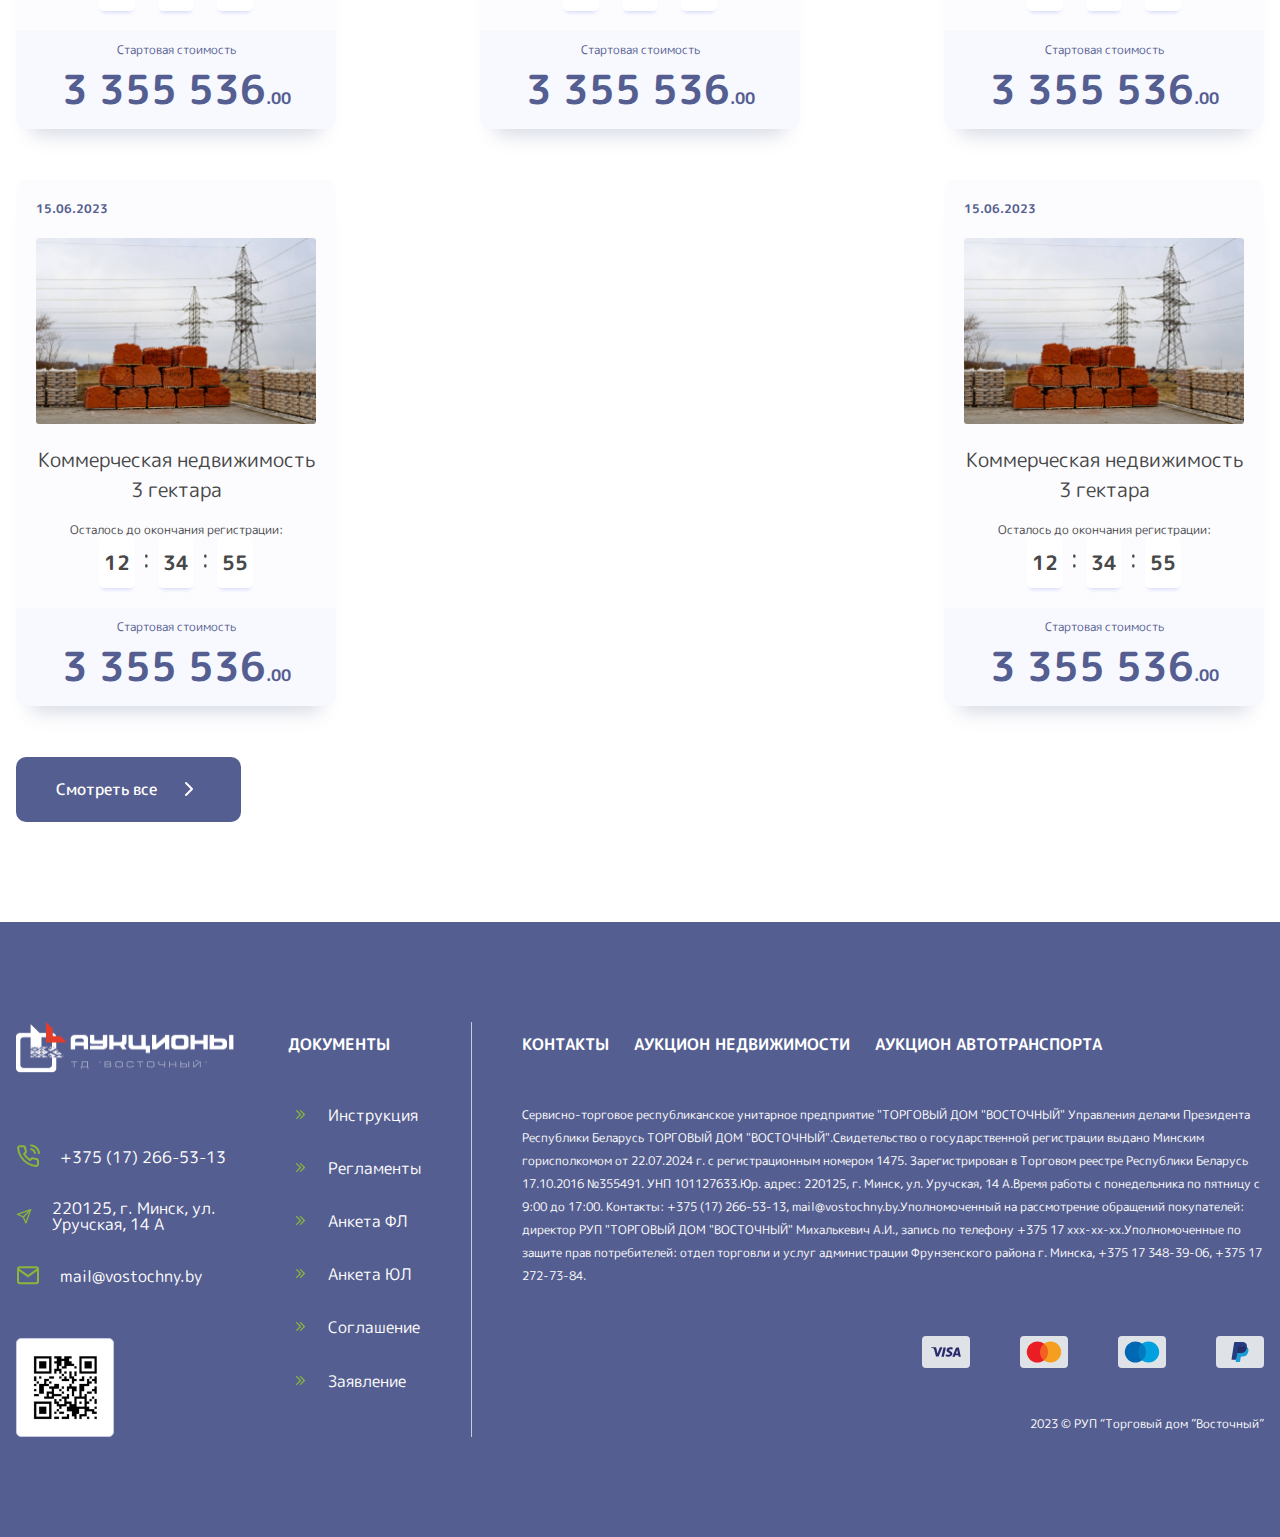
==== commit d6ba5737: "end" ====
--- a/index.html
+++ b/index.html
@@ -130,9 +130,812 @@
             <div class="content">
                 <div class="catalog-block-head">
                     <h2>Горящие аукционы</h2>
-                    <a href="#">Смотреть все</a>
-                </div>
-
+                    <a href="./src/pages/catalog/catalog.html">Смотреть все</a>
+                </div>
+                <div class="products-cards">
+                    <div class="product-card">
+                        <div class="product-inner">
+                            <div class="product-info">
+                                <span class="red-label">
+                                    <svg xmlns="http://www.w3.org/2000/svg" width="53" height="53" viewBox="0 0 53 53" fill="none">
+                                        <path d="M0 0H53V53L0 0Z" fill="#F3F3FF"/>
+                                        <path d="M38.5 25C42.6173 25 45.9999 21.7371 45.9999 17.5491C45.9999 16.5209 45.9476 15.4187 45.3778 13.7058C44.8079 11.9929 44.6931 11.7718 44.0905 10.714C43.833 12.8727 42.4555 13.7724 42.1055 14.0413C42.1055 13.7615 41.2722 10.6679 40.0088 8.81695C38.7685 7 37.0817 5.80796 36.0927 5C36.0927 6.53489 35.6609 8.81695 35.0427 9.9797C34.4244 11.1425 34.3083 11.1848 33.5361 12.0501C32.7639 12.9154 32.4095 13.1826 31.7637 14.2325C31.118 15.2825 31 16.6809 31 17.7091C31 21.8971 34.3826 25 38.5 25Z" fill="#E23C2B"/>
+                                    </svg>
+                                </span>
+                                <div class="product-date-inner">
+                                    <span class="date">15.06.2023</span>
+                                </div>
+                                <div class="product-image-inner">
+                                    <img src="./src/assets/images/product1.png" alt="product-image">
+                                </div>
+                                <p class="product-title">
+                                    1/10 доли в праве собственности на изолированное помещение
+                                    г. Минск, ул. Тиражная, 36-2
+                                </p>
+                                <div class="registration-time">
+                                    <span>Осталось до окончания регистрации:</span>
+                                    <div class="timer">
+                                        <div class="timer-hours"><span>12</span></div>
+                                        <div class="timer-separator"></div>
+                                        <div class="timer-minutes"><span>34</span></div>
+                                        <div class="timer-separator"></div>
+                                        <div class="timer-seconds"><span>55</span></div>
+                                    </div>
+                                </div>
+                            </div>
+
+                            <div class="price-wrapper">
+                                <span>Стартовая стоимость</span>
+                                <p class="price">659 332 <span>.00</span></p>
+                            </div>
+                        </div>
+                    </div>
+                    <div class="product-card">
+                        <div class="product-inner">
+                            <div class="product-info">
+                                <span class="red-label">
+                                    <svg xmlns="http://www.w3.org/2000/svg" width="53" height="53" viewBox="0 0 53 53" fill="none">
+                                        <path d="M0 0H53V53L0 0Z" fill="#F3F3FF"/>
+                                        <path d="M38.5 25C42.6173 25 45.9999 21.7371 45.9999 17.5491C45.9999 16.5209 45.9476 15.4187 45.3778 13.7058C44.8079 11.9929 44.6931 11.7718 44.0905 10.714C43.833 12.8727 42.4555 13.7724 42.1055 14.0413C42.1055 13.7615 41.2722 10.6679 40.0088 8.81695C38.7685 7 37.0817 5.80796 36.0927 5C36.0927 6.53489 35.6609 8.81695 35.0427 9.9797C34.4244 11.1425 34.3083 11.1848 33.5361 12.0501C32.7639 12.9154 32.4095 13.1826 31.7637 14.2325C31.118 15.2825 31 16.6809 31 17.7091C31 21.8971 34.3826 25 38.5 25Z" fill="#E23C2B"/>
+                                    </svg>
+                                </span>
+                                <div class="product-date-inner">
+                                    <span class="date">13.06.2023</span>
+                                </div>
+                                <div class="product-image-inner">
+                                    <img src="./src/assets/images/product1.png" alt="product-image">
+                                </div>
+                                <p class="product-title">
+                                    Помещение свободного назначения, 89 м²
+                                </p>
+                                <div class="registration-time">
+                                    <span>Осталось до окончания регистрации:</span>
+                                    <div class="timer">
+                                        <div class="timer-hours"><span>12</span></div>
+                                        <div class="timer-separator"></div>
+                                        <div class="timer-minutes"><span>34</span></div>
+                                        <div class="timer-separator"></div>
+                                        <div class="timer-seconds"><span>55</span></div>
+                                    </div>
+                                </div>
+                            </div>
+
+                            <div class="price-wrapper">
+                                <span>Стартовая стоимость</span>
+                                <p class="price">678 372 <span>.00</span></p>
+                            </div>
+                        </div>
+                    </div>
+                    <div class="product-card">
+                        <div class="product-inner">
+                            <div class="product-info">
+                                <span class="red-label">
+                                    <svg xmlns="http://www.w3.org/2000/svg" width="53" height="53" viewBox="0 0 53 53" fill="none">
+                                        <path d="M0 0H53V53L0 0Z" fill="#F3F3FF"/>
+                                        <path d="M38.5 25C42.6173 25 45.9999 21.7371 45.9999 17.5491C45.9999 16.5209 45.9476 15.4187 45.3778 13.7058C44.8079 11.9929 44.6931 11.7718 44.0905 10.714C43.833 12.8727 42.4555 13.7724 42.1055 14.0413C42.1055 13.7615 41.2722 10.6679 40.0088 8.81695C38.7685 7 37.0817 5.80796 36.0927 5C36.0927 6.53489 35.6609 8.81695 35.0427 9.9797C34.4244 11.1425 34.3083 11.1848 33.5361 12.0501C32.7639 12.9154 32.4095 13.1826 31.7637 14.2325C31.118 15.2825 31 16.6809 31 17.7091C31 21.8971 34.3826 25 38.5 25Z" fill="#E23C2B"/>
+                                    </svg>
+                                </span>
+                                <div class="product-date-inner">
+                                    <span class="date">15.06.2023</span>
+                                </div>
+                                <div class="product-image-inner">
+                                    <img src="./src/assets/images/product1.png" alt="product-image">
+                                </div>
+                                <p class="product-title">
+                                    1/10 доли в праве собственности на изолированное помещение
+                                    г. Минск, ул. Тиражная, 36-2
+                                </p>
+                                <div class="registration-time">
+                                    <span>Осталось до окончания регистрации:</span>
+                                    <div class="timer">
+                                        <div class="timer-hours"><span>12</span></div>
+                                        <div class="timer-separator"></div>
+                                        <div class="timer-minutes"><span>34</span></div>
+                                        <div class="timer-separator"></div>
+                                        <div class="timer-seconds"><span>55</span></div>
+                                    </div>
+                                </div>
+                            </div>
+
+                            <div class="price-wrapper">
+                                <span>Стартовая стоимость</span>
+                                <p class="price">659 332 <span>.00</span></p>
+                            </div>
+                        </div>
+                    </div>
+                    <div class="product-card">
+                        <div class="product-inner">
+                            <div class="product-info">
+                                <span class="red-label">
+                                    <svg xmlns="http://www.w3.org/2000/svg" width="53" height="53" viewBox="0 0 53 53" fill="none">
+                                        <path d="M0 0H53V53L0 0Z" fill="#F3F3FF"/>
+                                        <path d="M38.5 25C42.6173 25 45.9999 21.7371 45.9999 17.5491C45.9999 16.5209 45.9476 15.4187 45.3778 13.7058C44.8079 11.9929 44.6931 11.7718 44.0905 10.714C43.833 12.8727 42.4555 13.7724 42.1055 14.0413C42.1055 13.7615 41.2722 10.6679 40.0088 8.81695C38.7685 7 37.0817 5.80796 36.0927 5C36.0927 6.53489 35.6609 8.81695 35.0427 9.9797C34.4244 11.1425 34.3083 11.1848 33.5361 12.0501C32.7639 12.9154 32.4095 13.1826 31.7637 14.2325C31.118 15.2825 31 16.6809 31 17.7091C31 21.8971 34.3826 25 38.5 25Z" fill="#E23C2B"/>
+                                    </svg>
+                                </span>
+                                <div class="product-date-inner">
+                                    <span class="date">13.06.2023</span>
+                                </div>
+                                <div class="product-image-inner">
+                                    <img src="./src/assets/images/product1.png" alt="product-image">
+                                </div>
+                                <p class="product-title">
+                                    Помещение свободного назначения, 89 м²
+                                </p>
+                                <div class="registration-time">
+                                    <span>Осталось до окончания регистрации:</span>
+                                    <div class="timer">
+                                        <div class="timer-hours"><span>12</span></div>
+                                        <div class="timer-separator"></div>
+                                        <div class="timer-minutes"><span>34</span></div>
+                                        <div class="timer-separator"></div>
+                                        <div class="timer-seconds"><span>55</span></div>
+                                    </div>
+                                </div>
+                            </div>
+
+                            <div class="price-wrapper">
+                                <span>Стартовая стоимость</span>
+                                <p class="price">678 372 <span>.00</span></p>
+                            </div>
+                        </div>
+                    </div>
+                    <div class="product-card">
+                        <div class="product-inner">
+                            <div class="product-info">
+                                <span class="red-label">
+                                    <svg xmlns="http://www.w3.org/2000/svg" width="53" height="53" viewBox="0 0 53 53" fill="none">
+                                        <path d="M0 0H53V53L0 0Z" fill="#F3F3FF"/>
+                                        <path d="M38.5 25C42.6173 25 45.9999 21.7371 45.9999 17.5491C45.9999 16.5209 45.9476 15.4187 45.3778 13.7058C44.8079 11.9929 44.6931 11.7718 44.0905 10.714C43.833 12.8727 42.4555 13.7724 42.1055 14.0413C42.1055 13.7615 41.2722 10.6679 40.0088 8.81695C38.7685 7 37.0817 5.80796 36.0927 5C36.0927 6.53489 35.6609 8.81695 35.0427 9.9797C34.4244 11.1425 34.3083 11.1848 33.5361 12.0501C32.7639 12.9154 32.4095 13.1826 31.7637 14.2325C31.118 15.2825 31 16.6809 31 17.7091C31 21.8971 34.3826 25 38.5 25Z" fill="#E23C2B"/>
+                                    </svg>
+                                </span>
+                                <div class="product-date-inner">
+                                    <span class="date">15.06.2023</span>
+                                </div>
+                                <div class="product-image-inner">
+                                    <img src="./src/assets/images/product1.png" alt="product-image">
+                                </div>
+                                <p class="product-title">
+                                    1/10 доли в праве собственности на изолированное помещение
+                                    г. Минск, ул. Тиражная, 36-2
+                                </p>
+                                <div class="registration-time">
+                                    <span>Осталось до окончания регистрации:</span>
+                                    <div class="timer">
+                                        <div class="timer-hours"><span>12</span></div>
+                                        <div class="timer-separator"></div>
+                                        <div class="timer-minutes"><span>34</span></div>
+                                        <div class="timer-separator"></div>
+                                        <div class="timer-seconds"><span>55</span></div>
+                                    </div>
+                                </div>
+                            </div>
+
+                            <div class="price-wrapper">
+                                <span>Стартовая стоимость</span>
+                                <p class="price">659 332 <span>.00</span></p>
+                            </div>
+                        </div>
+                    </div>
+                    <div class="product-card">
+                        <div class="product-inner">
+                            <div class="product-info">
+                                <span class="red-label">
+                                    <svg xmlns="http://www.w3.org/2000/svg" width="53" height="53" viewBox="0 0 53 53" fill="none">
+                                        <path d="M0 0H53V53L0 0Z" fill="#F3F3FF"/>
+                                        <path d="M38.5 25C42.6173 25 45.9999 21.7371 45.9999 17.5491C45.9999 16.5209 45.9476 15.4187 45.3778 13.7058C44.8079 11.9929 44.6931 11.7718 44.0905 10.714C43.833 12.8727 42.4555 13.7724 42.1055 14.0413C42.1055 13.7615 41.2722 10.6679 40.0088 8.81695C38.7685 7 37.0817 5.80796 36.0927 5C36.0927 6.53489 35.6609 8.81695 35.0427 9.9797C34.4244 11.1425 34.3083 11.1848 33.5361 12.0501C32.7639 12.9154 32.4095 13.1826 31.7637 14.2325C31.118 15.2825 31 16.6809 31 17.7091C31 21.8971 34.3826 25 38.5 25Z" fill="#E23C2B"/>
+                                    </svg>
+                                </span>
+                                <div class="product-date-inner">
+                                    <span class="date">13.06.2023</span>
+                                </div>
+                                <div class="product-image-inner">
+                                    <img src="./src/assets/images/product1.png" alt="product-image">
+                                </div>
+                                <p class="product-title">
+                                    Помещение свободного назначения, 89 м²
+                                </p>
+                                <div class="registration-time">
+                                    <span>Осталось до окончания регистрации:</span>
+                                    <div class="timer">
+                                        <div class="timer-hours"><span>12</span></div>
+                                        <div class="timer-separator"></div>
+                                        <div class="timer-minutes"><span>34</span></div>
+                                        <div class="timer-separator"></div>
+                                        <div class="timer-seconds"><span>55</span></div>
+                                    </div>
+                                </div>
+                            </div>
+
+                            <div class="price-wrapper">
+                                <span>Стартовая стоимость</span>
+                                <p class="price">678 372 <span>.00</span></p>
+                            </div>
+                        </div>
+                    </div>
+                    <div class="product-card">
+                        <div class="product-inner">
+                            <div class="product-info">
+                                <span class="red-label">
+                                    <svg xmlns="http://www.w3.org/2000/svg" width="53" height="53" viewBox="0 0 53 53" fill="none">
+                                        <path d="M0 0H53V53L0 0Z" fill="#F3F3FF"/>
+                                        <path d="M38.5 25C42.6173 25 45.9999 21.7371 45.9999 17.5491C45.9999 16.5209 45.9476 15.4187 45.3778 13.7058C44.8079 11.9929 44.6931 11.7718 44.0905 10.714C43.833 12.8727 42.4555 13.7724 42.1055 14.0413C42.1055 13.7615 41.2722 10.6679 40.0088 8.81695C38.7685 7 37.0817 5.80796 36.0927 5C36.0927 6.53489 35.6609 8.81695 35.0427 9.9797C34.4244 11.1425 34.3083 11.1848 33.5361 12.0501C32.7639 12.9154 32.4095 13.1826 31.7637 14.2325C31.118 15.2825 31 16.6809 31 17.7091C31 21.8971 34.3826 25 38.5 25Z" fill="#E23C2B"/>
+                                    </svg>
+                                </span>
+                                <div class="product-date-inner">
+                                    <span class="date">15.06.2023</span>
+                                </div>
+                                <div class="product-image-inner">
+                                    <img src="./src/assets/images/product1.png" alt="product-image">
+                                </div>
+                                <p class="product-title">
+                                    1/10 доли в праве собственности на изолированное помещение
+                                    г. Минск, ул. Тиражная, 36-2
+                                </p>
+                                <div class="registration-time">
+                                    <span>Осталось до окончания регистрации:</span>
+                                    <div class="timer">
+                                        <div class="timer-hours"><span>12</span></div>
+                                        <div class="timer-separator"></div>
+                                        <div class="timer-minutes"><span>34</span></div>
+                                        <div class="timer-separator"></div>
+                                        <div class="timer-seconds"><span>55</span></div>
+                                    </div>
+                                </div>
+                            </div>
+
+                            <div class="price-wrapper">
+                                <span>Стартовая стоимость</span>
+                                <p class="price">659 332 <span>.00</span></p>
+                            </div>
+                        </div>
+                    </div>
+                    <div class="product-card">
+                        <div class="product-inner">
+                            <div class="product-info">
+                                <span class="red-label">
+                                    <svg xmlns="http://www.w3.org/2000/svg" width="53" height="53" viewBox="0 0 53 53" fill="none">
+                                        <path d="M0 0H53V53L0 0Z" fill="#F3F3FF"/>
+                                        <path d="M38.5 25C42.6173 25 45.9999 21.7371 45.9999 17.5491C45.9999 16.5209 45.9476 15.4187 45.3778 13.7058C44.8079 11.9929 44.6931 11.7718 44.0905 10.714C43.833 12.8727 42.4555 13.7724 42.1055 14.0413C42.1055 13.7615 41.2722 10.6679 40.0088 8.81695C38.7685 7 37.0817 5.80796 36.0927 5C36.0927 6.53489 35.6609 8.81695 35.0427 9.9797C34.4244 11.1425 34.3083 11.1848 33.5361 12.0501C32.7639 12.9154 32.4095 13.1826 31.7637 14.2325C31.118 15.2825 31 16.6809 31 17.7091C31 21.8971 34.3826 25 38.5 25Z" fill="#E23C2B"/>
+                                    </svg>
+                                </span>
+                                <div class="product-date-inner">
+                                    <span class="date">13.06.2023</span>
+                                </div>
+                                <div class="product-image-inner">
+                                    <img src="./src/assets/images/product1.png" alt="product-image">
+                                </div>
+                                <p class="product-title">
+                                    Помещение свободного назначения, 89 м²
+                                </p>
+                                <div class="registration-time">
+                                    <span>Осталось до окончания регистрации:</span>
+                                    <div class="timer">
+                                        <div class="timer-hours"><span>12</span></div>
+                                        <div class="timer-separator"></div>
+                                        <div class="timer-minutes"><span>34</span></div>
+                                        <div class="timer-separator"></div>
+                                        <div class="timer-seconds"><span>55</span></div>
+                                    </div>
+                                </div>
+                            </div>
+
+                            <div class="price-wrapper">
+                                <span>Стартовая стоимость</span>
+                                <p class="price">678 372 <span>.00</span></p>
+                            </div>
+                        </div>
+                    </div>
+                </div>
+            </div>
+        </div>
+        <div class="catalog-block">
+            <div class="content">
+                <div class="catalog-block-head">
+                    <h2>Аукцион автотранспорта</h2>
+                    <a href="./src/pages/catalog/catalog.html">Смотреть все</a>
+                </div>
+                <div class="products-cards">
+                    <div class="product-card mini-card">
+                        <div class="product-inner">
+                            <div class="product-info">
+                                <div class="product-date-inner">
+                                    <span class="date">15.06.2023</span>
+                                </div>
+                                <div class="product-image-inner">
+                                    <img src="./src/assets/images/product2.png" alt="product-image">
+                                </div>
+                                <p class="product-title">
+                                    Changan CS85 2.0 AT, 2023
+                                </p>
+                                <div class="registration-time">
+                                    <span>Осталось до окончания регистрации:</span>
+                                    <div class="timer">
+                                        <div class="timer-hours"><span>12</span></div>
+                                        <div class="timer-separator"></div>
+                                        <div class="timer-minutes"><span>34</span></div>
+                                        <div class="timer-separator"></div>
+                                        <div class="timer-seconds"><span>55</span></div>
+                                    </div>
+                                </div>
+                            </div>
+
+                            <div class="price-wrapper">
+                                <span>Стартовая стоимость</span>
+                                <p class="price">659 332 <span>.00</span></p>
+                            </div>
+                        </div>
+                    </div>
+                    <div class="product-card mini-card">
+                        <div class="product-inner">
+                            <div class="product-info">
+                                <div class="product-date-inner">
+                                    <span class="date">15.06.2023</span>
+                                </div>
+                                <div class="product-image-inner">
+                                    <img src="./src/assets/images/product2.png" alt="product-image">
+                                </div>
+                                <p class="product-title">
+                                    Kia Sportage 2.0 AT, 2019, 67 572 км
+                                </p>
+                                <div class="registration-time">
+                                    <span>Осталось до окончания регистрации:</span>
+                                    <div class="timer">
+                                        <div class="timer-hours"><span>12</span></div>
+                                        <div class="timer-separator"></div>
+                                        <div class="timer-minutes"><span>34</span></div>
+                                        <div class="timer-separator"></div>
+                                        <div class="timer-seconds"><span>55</span></div>
+                                    </div>
+                                </div>
+                            </div>
+
+                            <div class="price-wrapper">
+                                <span>Стартовая стоимость</span>
+                                <p class="price">659 332 <span>.00</span></p>
+                            </div>
+                        </div>
+                    </div>
+                    <div class="product-card mini-card">
+                        <div class="product-inner">
+                            <div class="product-info">
+                                <div class="product-date-inner">
+                                    <span class="date">15.06.2023</span>
+                                </div>
+                                <div class="product-image-inner">
+                                    <img src="./src/assets/images/product2.png" alt="product-image">
+                                </div>
+                                <p class="product-title">
+                                    Changan CS85 2.0 AT, 2023
+                                </p>
+                                <div class="registration-time">
+                                    <span>Осталось до окончания регистрации:</span>
+                                    <div class="timer">
+                                        <div class="timer-hours"><span>12</span></div>
+                                        <div class="timer-separator"></div>
+                                        <div class="timer-minutes"><span>34</span></div>
+                                        <div class="timer-separator"></div>
+                                        <div class="timer-seconds"><span>55</span></div>
+                                    </div>
+                                </div>
+                            </div>
+
+                            <div class="price-wrapper">
+                                <span>Стартовая стоимость</span>
+                                <p class="price">659 332 <span>.00</span></p>
+                            </div>
+                        </div>
+                    </div>
+                    <div class="product-card mini-card">
+                        <div class="product-inner">
+                            <div class="product-info">
+                                <div class="product-date-inner">
+                                    <span class="date">15.06.2023</span>
+                                </div>
+                                <div class="product-image-inner">
+                                    <img src="./src/assets/images/product2.png" alt="product-image">
+                                </div>
+                                <p class="product-title">
+                                    Changan CS85 2.0 AT, 2023
+                                </p>
+                                <div class="registration-time">
+                                    <span>Осталось до окончания регистрации:</span>
+                                    <div class="timer">
+                                        <div class="timer-hours"><span>12</span></div>
+                                        <div class="timer-separator"></div>
+                                        <div class="timer-minutes"><span>34</span></div>
+                                        <div class="timer-separator"></div>
+                                        <div class="timer-seconds"><span>55</span></div>
+                                    </div>
+                                </div>
+                            </div>
+
+                            <div class="price-wrapper">
+                                <span>Стартовая стоимость</span>
+                                <p class="price">659 332 <span>.00</span></p>
+                            </div>
+                        </div>
+                    </div>
+                    <div class="product-card mini-card">
+                        <div class="product-inner">
+                            <div class="product-info">
+                                <div class="product-date-inner">
+                                    <span class="date">15.06.2023</span>
+                                </div>
+                                <div class="product-image-inner">
+                                    <img src="./src/assets/images/product2.png" alt="product-image">
+                                </div>
+                                <p class="product-title">
+                                    Kia Sportage 2.0 AT, 2019, 67 572 км
+                                </p>
+                                <div class="registration-time">
+                                    <span>Осталось до окончания регистрации:</span>
+                                    <div class="timer">
+                                        <div class="timer-hours"><span>12</span></div>
+                                        <div class="timer-separator"></div>
+                                        <div class="timer-minutes"><span>34</span></div>
+                                        <div class="timer-separator"></div>
+                                        <div class="timer-seconds"><span>55</span></div>
+                                    </div>
+                                </div>
+                            </div>
+
+                            <div class="price-wrapper">
+                                <span>Стартовая стоимость</span>
+                                <p class="price">659 332 <span>.00</span></p>
+                            </div>
+                        </div>
+                    </div>
+                    <div class="product-card mini-card">
+                        <div class="product-inner">
+                            <div class="product-info">
+                                <div class="product-date-inner">
+                                    <span class="date">15.06.2023</span>
+                                </div>
+                                <div class="product-image-inner">
+                                    <img src="./src/assets/images/product2.png" alt="product-image">
+                                </div>
+                                <p class="product-title">
+                                    Changan CS85 2.0 AT, 2023
+                                </p>
+                                <div class="registration-time">
+                                    <span>Осталось до окончания регистрации:</span>
+                                    <div class="timer">
+                                        <div class="timer-hours"><span>12</span></div>
+                                        <div class="timer-separator"></div>
+                                        <div class="timer-minutes"><span>34</span></div>
+                                        <div class="timer-separator"></div>
+                                        <div class="timer-seconds"><span>55</span></div>
+                                    </div>
+                                </div>
+                            </div>
+
+                            <div class="price-wrapper">
+                                <span>Стартовая стоимость</span>
+                                <p class="price">659 332 <span>.00</span></p>
+                            </div>
+                        </div>
+                    </div>
+                    <div class="product-card mini-card">
+                        <div class="product-inner">
+                            <div class="product-info">
+                                <div class="product-date-inner">
+                                    <span class="date">15.06.2023</span>
+                                </div>
+                                <div class="product-image-inner">
+                                    <img src="./src/assets/images/product2.png" alt="product-image">
+                                </div>
+                                <p class="product-title">
+                                    Changan CS85 2.0 AT, 2023
+                                </p>
+                                <div class="registration-time">
+                                    <span>Осталось до окончания регистрации:</span>
+                                    <div class="timer">
+                                        <div class="timer-hours"><span>12</span></div>
+                                        <div class="timer-separator"></div>
+                                        <div class="timer-minutes"><span>34</span></div>
+                                        <div class="timer-separator"></div>
+                                        <div class="timer-seconds"><span>55</span></div>
+                                    </div>
+                                </div>
+                            </div>
+
+                            <div class="price-wrapper">
+                                <span>Стартовая стоимость</span>
+                                <p class="price">659 332 <span>.00</span></p>
+                            </div>
+                        </div>
+                    </div>
+                    <div class="product-card mini-card">
+                        <div class="product-inner">
+                            <div class="product-info">
+                                <div class="product-date-inner">
+                                    <span class="date">15.06.2023</span>
+                                </div>
+                                <div class="product-image-inner">
+                                    <img src="./src/assets/images/product2.png" alt="product-image">
+                                </div>
+                                <p class="product-title">
+                                    Kia Sportage 2.0 AT, 2019, 67 572 км
+                                </p>
+                                <div class="registration-time">
+                                    <span>Осталось до окончания регистрации:</span>
+                                    <div class="timer">
+                                        <div class="timer-hours"><span>12</span></div>
+                                        <div class="timer-separator"></div>
+                                        <div class="timer-minutes"><span>34</span></div>
+                                        <div class="timer-separator"></div>
+                                        <div class="timer-seconds"><span>55</span></div>
+                                    </div>
+                                </div>
+                            </div>
+
+                            <div class="price-wrapper">
+                                <span>Стартовая стоимость</span>
+                                <p class="price">659 332 <span>.00</span></p>
+                            </div>
+                        </div>
+                    </div>
+                </div>
+                <div class="btn-wrap">
+                    <a href="./src/pages/catalog/catalog.html" class="blue-btn">
+                        <span>Смотреть все</span>
+                    </a>
+                </div>
+            </div>
+        </div>
+        <div class="catalog-block">
+            <div class="content">
+                <div class="catalog-block-head">
+                    <h2>Аукцион недвижимости</h2>
+                    <a href="./src/pages/catalog/catalog.html">Смотреть все</a>
+                </div>
+                <div class="products-cards">
+                    <div class="product-card mini-card">
+                        <div class="product-inner">
+                            <div class="product-info">
+                                <div class="product-date-inner">
+                                    <span class="date">15.06.2023</span>
+                                </div>
+                                <div class="product-image-inner">
+                                    <img src="./src/assets/images/product3.png" alt="product-image">
+                                </div>
+                                <p class="product-title">
+                                    Коммерческая недвижимость 3 гектара
+                                </p>
+                                <div class="registration-time">
+                                    <span>Осталось до окончания регистрации:</span>
+                                    <div class="timer">
+                                        <div class="timer-hours"><span>12</span></div>
+                                        <div class="timer-separator"></div>
+                                        <div class="timer-minutes"><span>34</span></div>
+                                        <div class="timer-separator"></div>
+                                        <div class="timer-seconds"><span>55</span></div>
+                                    </div>
+                                </div>
+                            </div>
+
+                            <div class="price-wrapper">
+                                <span>Стартовая стоимость</span>
+                                <p class="price">3 355 536<span>.00</span></p>
+                            </div>
+                        </div>
+                    </div>
+                    <div class="product-card mini-card">
+                        <div class="product-inner">
+                            <div class="product-info">
+                                <div class="product-date-inner">
+                                    <span class="date">15.06.2023</span>
+                                </div>
+                                <div class="product-image-inner">
+                                    <img src="./src/assets/images/product3.png" alt="product-image">
+                                </div>
+                                <p class="product-title">
+                                    Коммерческая недвижимость 3 гектара
+                                </p>
+                                <div class="registration-time">
+                                    <span>Осталось до окончания регистрации:</span>
+                                    <div class="timer">
+                                        <div class="timer-hours"><span>12</span></div>
+                                        <div class="timer-separator"></div>
+                                        <div class="timer-minutes"><span>34</span></div>
+                                        <div class="timer-separator"></div>
+                                        <div class="timer-seconds"><span>55</span></div>
+                                    </div>
+                                </div>
+                            </div>
+
+                            <div class="price-wrapper">
+                                <span>Стартовая стоимость</span>
+                                <p class="price">3 355 536<span>.00</span></p>
+                            </div>
+                        </div>
+                    </div>
+                    <div class="product-card mini-card">
+                        <div class="product-inner">
+                            <div class="product-info">
+                                <div class="product-date-inner">
+                                    <span class="date">15.06.2023</span>
+                                </div>
+                                <div class="product-image-inner">
+                                    <img src="./src/assets/images/product3.png" alt="product-image">
+                                </div>
+                                <p class="product-title">
+                                    Коммерческая недвижимость 3 гектара
+                                </p>
+                                <div class="registration-time">
+                                    <span>Осталось до окончания регистрации:</span>
+                                    <div class="timer">
+                                        <div class="timer-hours"><span>12</span></div>
+                                        <div class="timer-separator"></div>
+                                        <div class="timer-minutes"><span>34</span></div>
+                                        <div class="timer-separator"></div>
+                                        <div class="timer-seconds"><span>55</span></div>
+                                    </div>
+                                </div>
+                            </div>
+
+                            <div class="price-wrapper">
+                                <span>Стартовая стоимость</span>
+                                <p class="price">3 355 536<span>.00</span></p>
+                            </div>
+                        </div>
+                    </div>
+                    <div class="product-card mini-card">
+                        <div class="product-inner">
+                            <div class="product-info">
+                                <div class="product-date-inner">
+                                    <span class="date">15.06.2023</span>
+                                </div>
+                                <div class="product-image-inner">
+                                    <img src="./src/assets/images/product3.png" alt="product-image">
+                                </div>
+                                <p class="product-title">
+                                    Коммерческая недвижимость 3 гектара
+                                </p>
+                                <div class="registration-time">
+                                    <span>Осталось до окончания регистрации:</span>
+                                    <div class="timer">
+                                        <div class="timer-hours"><span>12</span></div>
+                                        <div class="timer-separator"></div>
+                                        <div class="timer-minutes"><span>34</span></div>
+                                        <div class="timer-separator"></div>
+                                        <div class="timer-seconds"><span>55</span></div>
+                                    </div>
+                                </div>
+                            </div>
+
+                            <div class="price-wrapper">
+                                <span>Стартовая стоимость</span>
+                                <p class="price">3 355 536<span>.00</span></p>
+                            </div>
+                        </div>
+                    </div>
+                    <div class="product-card mini-card">
+                        <div class="product-inner">
+                            <div class="product-info">
+                                <div class="product-date-inner">
+                                    <span class="date">15.06.2023</span>
+                                </div>
+                                <div class="product-image-inner">
+                                    <img src="./src/assets/images/product3.png" alt="product-image">
+                                </div>
+                                <p class="product-title">
+                                    Коммерческая недвижимость 3 гектара
+                                </p>
+                                <div class="registration-time">
+                                    <span>Осталось до окончания регистрации:</span>
+                                    <div class="timer">
+                                        <div class="timer-hours"><span>12</span></div>
+                                        <div class="timer-separator"></div>
+                                        <div class="timer-minutes"><span>34</span></div>
+                                        <div class="timer-separator"></div>
+                                        <div class="timer-seconds"><span>55</span></div>
+                                    </div>
+                                </div>
+                            </div>
+
+                            <div class="price-wrapper">
+                                <span>Стартовая стоимость</span>
+                                <p class="price">3 355 536<span>.00</span></p>
+                            </div>
+                        </div>
+                    </div>
+                    <div class="product-card mini-card">
+                        <div class="product-inner">
+                            <div class="product-info">
+                                <div class="product-date-inner">
+                                    <span class="date">15.06.2023</span>
+                                </div>
+                                <div class="product-image-inner">
+                                    <img src="./src/assets/images/product3.png" alt="product-image">
+                                </div>
+                                <p class="product-title">
+                                    Коммерческая недвижимость 3 гектара
+                                </p>
+                                <div class="registration-time">
+                                    <span>Осталось до окончания регистрации:</span>
+                                    <div class="timer">
+                                        <div class="timer-hours"><span>12</span></div>
+                                        <div class="timer-separator"></div>
+                                        <div class="timer-minutes"><span>34</span></div>
+                                        <div class="timer-separator"></div>
+                                        <div class="timer-seconds"><span>55</span></div>
+                                    </div>
+                                </div>
+                            </div>
+
+                            <div class="price-wrapper">
+                                <span>Стартовая стоимость</span>
+                                <p class="price">3 355 536<span>.00</span></p>
+                            </div>
+                        </div>
+                    </div>
+                    <div class="product-card mini-card">
+                        <div class="product-inner">
+                            <div class="product-info">
+                                <div class="product-date-inner">
+                                    <span class="date">15.06.2023</span>
+                                </div>
+                                <div class="product-image-inner">
+                                    <img src="./src/assets/images/product3.png" alt="product-image">
+                                </div>
+                                <p class="product-title">
+                                    Коммерческая недвижимость 3 гектара
+                                </p>
+                                <div class="registration-time">
+                                    <span>Осталось до окончания регистрации:</span>
+                                    <div class="timer">
+                                        <div class="timer-hours"><span>12</span></div>
+                                        <div class="timer-separator"></div>
+                                        <div class="timer-minutes"><span>34</span></div>
+                                        <div class="timer-separator"></div>
+                                        <div class="timer-seconds"><span>55</span></div>
+                                    </div>
+                                </div>
+                            </div>
+
+                            <div class="price-wrapper">
+                                <span>Стартовая стоимость</span>
+                                <p class="price">3 355 536<span>.00</span></p>
+                            </div>
+                        </div>
+                    </div>
+                    <div class="product-card mini-card">
+                        <div class="product-inner">
+                            <div class="product-info">
+                                <div class="product-date-inner">
+                                    <span class="date">15.06.2023</span>
+                                </div>
+                                <div class="product-image-inner">
+                                    <img src="./src/assets/images/product3.png" alt="product-image">
+                                </div>
+                                <p class="product-title">
+                                    Коммерческая недвижимость 3 гектара
+                                </p>
+                                <div class="registration-time">
+                                    <span>Осталось до окончания регистрации:</span>
+                                    <div class="timer">
+                                        <div class="timer-hours"><span>12</span></div>
+                                        <div class="timer-separator"></div>
+                                        <div class="timer-minutes"><span>34</span></div>
+                                        <div class="timer-separator"></div>
+                                        <div class="timer-seconds"><span>55</span></div>
+                                    </div>
+                                </div>
+                            </div>
+
+                            <div class="price-wrapper">
+                                <span>Стартовая стоимость</span>
+                                <p class="price">3 355 536<span>.00</span></p>
+                            </div>
+                        </div>
+                    </div>
+                </div>
+                <div class="btn-wrap">
+                    <a href="./src/pages/catalog/catalog.html" class="blue-btn">
+                        <span>Смотреть все</span>
+                    </a>
+                </div>
             </div>
         </div>
     </main>
--- a/src/assets/styles/style.css
+++ b/src/assets/styles/style.css
@@ -116,6 +116,47 @@
 }
 .blue-btn:hover {
   background: #9FAAE9;
+}
+
+.light-blue-btn {
+  display: flex;
+  padding: 15px 30px;
+  align-items: flex-start;
+  gap: 10px;
+  border-radius: 10px;
+  border: 1px solid #DEE2F6;
+  width: -moz-fit-content;
+  width: fit-content;
+}
+.light-blue-btn span {
+  color: #555E90;
+  font-family: Rounded Mplus 1c;
+  font-size: 16px;
+  font-style: normal;
+  font-weight: 500;
+  line-height: normal;
+  display: flex;
+  align-items: center;
+  gap: 20px;
+  transition: 0.3s ease;
+}
+.light-blue-btn span::after {
+  content: url("data:image/svg+xml,%3Csvg xmlns='http://www.w3.org/2000/svg' width='24' height='24' viewBox='0 0 24 24' fill='none'%3E%3Cpath d='M9 18L15 12L9 6' stroke='%23555E90' stroke-width='2' stroke-linecap='round' stroke-linejoin='round'/%3E%3C/svg%3E");
+  display: block;
+  margin-top: 5px;
+  transition: 0.3s ease;
+}
+.light-blue-btn:hover {
+  background: #9FAAE9;
+}
+.light-blue-btn:hover span {
+  color: #fff;
+}
+.light-blue-btn:hover span::after {
+  content: url("data:image/svg+xml,%3Csvg xmlns='http://www.w3.org/2000/svg' width='24' height='24' viewBox='0 0 24 24' fill='none'%3E%3Cpath d='M9 18L15 12L9 6' stroke='white' stroke-width='2' stroke-linecap='round' stroke-linejoin='round'/%3E%3C/svg%3E");
+  display: block;
+  margin-top: 5px;
+  transition: 0.3s ease;
 }
 
 .header {
@@ -626,6 +667,7 @@
   font-weight: 400;
   line-height: normal;
   transition: 0.3s ease;
+  cursor: pointer;
 }
 @media (max-width: 768px) {
   .search-panel .content .search-wrap input {
@@ -658,7 +700,7 @@
     font-size: 16px;
   }
 }
-.search-panel .content .search-wrap input:focus {
+.search-panel .content .search-wrap input:focus, .search-panel .content .search-wrap input:hover {
   box-shadow: 0px 13px 16px -14px #555E90;
 }
 .search-panel .content .search-wrap button {
@@ -732,4 +774,557 @@
   line-height: 100%; /* 16px */
   text-decoration-line: underline;
   transition: 0.3s ease;
+}
+.catalog-block.border-block {
+  border-bottom: 1px solid #C6CAE2;
+}
+.catalog-block .btn-wrap {
+  margin-top: 50px;
+}
+
+.products-cards {
+  display: flex;
+  justify-content: space-between;
+  row-gap: 50px;
+  flex-wrap: wrap;
+  -moz-column-gap: 20px;
+       column-gap: 20px;
+}
+@media (max-width: 768px) {
+  .products-cards {
+    justify-content: center;
+  }
+}
+.products-cards .product-card {
+  width: 320px;
+  min-height: 587px;
+  position: relative;
+  cursor: pointer;
+  transition: 0.3ss ease;
+}
+@media (max-width: 1024px) {
+  .products-cards .product-card {
+    width: 280px;
+    min-height: 557px;
+  }
+}
+.products-cards .product-card .product-inner {
+  position: absolute;
+  top: 0;
+  left: 0;
+  right: 0;
+  bottom: 0;
+  width: 100%;
+  min-height: -moz-fit-content;
+  min-height: fit-content;
+  display: flex;
+  flex-direction: column;
+  align-items: flex-start;
+  border-radius: 10px;
+  background: #FCFCFF;
+  box-shadow: 0px 21px 18px -16px rgba(85, 94, 144, 0.25);
+  transition: 0.3s ease;
+}
+.products-cards .product-card .product-inner .product-info {
+  display: flex;
+  padding: 20px;
+  flex-direction: column;
+  align-items: flex-start;
+  gap: 20px;
+  align-self: stretch;
+  position: relative;
+  transition: 0.3s ease;
+}
+.products-cards .product-card .product-inner .product-info .red-label {
+  position: absolute;
+  right: 0;
+  top: 0;
+  border-radius: 0 10px 0 0;
+  overflow: hidden;
+  transition: 0.3s ease;
+}
+.products-cards .product-card .product-inner .product-info .red-label svg path {
+  transition: 0.3s ease;
+}
+.products-cards .product-card .product-inner .product-info .product-date-inner {
+  display: flex;
+  justify-content: flex-start;
+  transition: 0.3s ease;
+}
+.products-cards .product-card .product-inner .product-info .product-date-inner span {
+  color: #555E90;
+  font-family: Rounded Mplus 1c;
+  font-size: 12px;
+  font-style: normal;
+  font-weight: 800;
+  line-height: normal;
+  transition: 0.3s ease;
+}
+.products-cards .product-card .product-inner .product-info .product-image-inner {
+  width: 100%;
+  height: 186px;
+  border-radius: 3px;
+  overflow: hidden;
+  transition: 0.3s ease;
+}
+@media (max-width: 1024px) {
+  .products-cards .product-card .product-inner .product-info .product-image-inner {
+    height: 150px;
+  }
+}
+.products-cards .product-card .product-inner .product-info .product-image-inner img {
+  width: 100%;
+  height: 100%;
+  -o-object-fit: cover;
+     object-fit: cover;
+  transition: 0.3s ease;
+}
+.products-cards .product-card .product-inner .product-info .product-title {
+  color: #484848;
+  text-align: center;
+  font-family: Rounded Mplus 1c;
+  font-size: 20px;
+  font-style: normal;
+  font-weight: 400;
+  line-height: normal;
+  transition: 0.3s ease;
+  display: -webkit-box;
+  -webkit-line-clamp: 4;
+  -webkit-box-orient: vertical;
+  text-overflow: ellipsis;
+  overflow: hidden;
+}
+@media (max-width: 1024px) {
+  .products-cards .product-card .product-inner .product-info .product-title {
+    font-size: 18px;
+  }
+}
+.products-cards .product-card .product-inner .product-info .registration-time {
+  width: 100%;
+  display: flex;
+  flex-direction: column;
+  align-items: center;
+}
+.products-cards .product-card .product-inner .product-info .registration-time span {
+  color: #484848;
+  font-family: Rounded Mplus 1c;
+  font-size: 12px;
+  font-style: normal;
+  font-weight: 400;
+  line-height: 100%; /* 12px */
+  text-align: center;
+  transition: 0.3s ease;
+}
+.products-cards .product-card .product-inner .product-info .registration-time .timer {
+  display: flex;
+  gap: 10px;
+  justify-content: center;
+  align-items: center;
+  transition: 0.3s ease;
+}
+.products-cards .product-card .product-inner .product-info .registration-time .timer .timer-hours, .products-cards .product-card .product-inner .product-info .registration-time .timer .timer-minutes, .products-cards .product-card .product-inner .product-info .registration-time .timer .timer-seconds {
+  display: flex;
+  height: 52px;
+  padding: 5px;
+  justify-content: center;
+  align-items: center;
+  gap: 10px;
+  border-radius: 5px;
+  background: #FFF;
+  box-shadow: 0px 4px 4px -3px rgba(159, 170, 233, 0.48);
+  transition: 0.3s ease;
+}
+.products-cards .product-card .product-inner .product-info .registration-time .timer .timer-hours span, .products-cards .product-card .product-inner .product-info .registration-time .timer .timer-minutes span, .products-cards .product-card .product-inner .product-info .registration-time .timer .timer-seconds span {
+  color: #484848;
+  font-family: Rounded Mplus 1c;
+  font-size: 20px;
+  font-style: normal;
+  font-weight: 800;
+  line-height: 100%; /* 20px */
+  transition: 0.3s ease;
+}
+@media (max-width: 1024px) {
+  .products-cards .product-card .product-inner .product-info .registration-time .timer .timer-hours span, .products-cards .product-card .product-inner .product-info .registration-time .timer .timer-minutes span, .products-cards .product-card .product-inner .product-info .registration-time .timer .timer-seconds span {
+    font-size: 18px;
+  }
+}
+.products-cards .product-card .product-inner .product-info .registration-time .timer .timer-separator::after {
+  content: url("data:image/svg+xml,%3Csvg xmlns='http://www.w3.org/2000/svg' width='3' height='14' viewBox='0 0 3 14' fill='none'%3E%3Cpath d='M2.15002 3.48751C1.93336 3.72084 1.65836 3.83751 1.32502 3.83751C0.991691 3.83751 0.708358 3.72084 0.475024 3.48751C0.258358 3.25417 0.150024 2.97917 0.150024 2.66251V1.58751C0.150024 1.25417 0.258358 0.979173 0.475024 0.762506C0.708358 0.529173 0.991691 0.412506 1.32502 0.412506C1.65836 0.412506 1.93336 0.529173 2.15002 0.762506C2.38336 0.979173 2.50002 1.25417 2.50002 1.58751V2.66251C2.50002 2.97917 2.38336 3.25417 2.15002 3.48751ZM2.15002 13.2375C1.93336 13.4708 1.65836 13.5875 1.32502 13.5875C0.991691 13.5875 0.708358 13.4708 0.475024 13.2375C0.258358 13.0042 0.150024 12.7292 0.150024 12.4125V11.3375C0.150024 11.0042 0.258358 10.7292 0.475024 10.5125C0.708358 10.2792 0.991691 10.1625 1.32502 10.1625C1.65836 10.1625 1.93336 10.2792 2.15002 10.5125C2.38336 10.7292 2.50002 11.0042 2.50002 11.3375V12.4125C2.50002 12.7292 2.38336 13.0042 2.15002 13.2375Z' fill='%23484848'/%3E%3C/svg%3E");
+  display: block;
+  transition: 0.3s ease;
+}
+.products-cards .product-card .product-inner .price-wrapper {
+  margin-top: auto;
+  width: 100%;
+  padding: 10px 0 20px;
+  display: flex;
+  flex-direction: column;
+  gap: 10px;
+  align-items: center;
+  background: #F8F8FF;
+  border-radius: 0 0 10px 10px;
+}
+.products-cards .product-card .product-inner .price-wrapper span {
+  color: #555E90;
+  text-align: center;
+  font-family: Rounded Mplus 1c;
+  font-size: 12px;
+  font-style: normal;
+  font-weight: 400;
+  line-height: normal;
+  transition: 0.3s ease;
+}
+.products-cards .product-card .product-inner .price-wrapper p {
+  color: #555E90;
+  text-align: center;
+  font-family: Rounded Mplus 1c;
+  font-size: 40px;
+  font-style: normal;
+  font-weight: 800;
+  line-height: 100%; /* 40px */
+  transition: 0.3s ease;
+}
+@media (max-width: 1024px) {
+  .products-cards .product-card .product-inner .price-wrapper p {
+    font-size: 30px;
+  }
+}
+.products-cards .product-card .product-inner .price-wrapper p span {
+  color: #555E90;
+  font-family: Rounded Mplus 1c;
+  font-size: 16px;
+  font-style: normal;
+  font-weight: 800;
+  line-height: 100%;
+  transition: 0.3s ease;
+}
+.products-cards .product-card:hover .product-inner {
+  background: #FCFCFF;
+  box-shadow: none;
+  transition: 0.3s ease;
+}
+.products-cards .product-card:hover .product-inner .product-info .red-label svg {
+  transition: 0.3s ease;
+}
+.products-cards .product-card:hover .product-inner .product-info .red-label svg path:first-child {
+  transition: 0.3s ease;
+  fill: #E23C2B;
+}
+.products-cards .product-card:hover .product-inner .product-info .red-label svg path:last-child {
+  transition: 0.3s ease;
+  fill: #fff;
+}
+.products-cards .product-card:hover .product-inner .product-info .product-image-inner img {
+  transform: scale(1.1);
+}
+.products-cards .product-card:hover .product-inner .product-info .product-title {
+  color: #555E90;
+  text-decoration-line: underline;
+}
+.products-cards .product-card:hover .product-inner .product-info .registration-time {
+  width: 100%;
+  display: flex;
+  flex-direction: column;
+  align-items: center;
+}
+.products-cards .product-card:hover .product-inner .product-info .registration-time span {
+  color: #555E90;
+}
+.products-cards .product-card:hover .product-inner .product-info .registration-time .timer {
+  display: flex;
+  gap: 10px;
+  justify-content: center;
+  align-items: center;
+  transition: 0.3s ease;
+}
+.products-cards .product-card:hover .product-inner .product-info .registration-time .timer .timer-hours span, .products-cards .product-card:hover .product-inner .product-info .registration-time .timer .timer-minutes span, .products-cards .product-card:hover .product-inner .product-info .registration-time .timer .timer-seconds span {
+  color: #555E90;
+}
+.products-cards .product-card:hover .product-inner .product-info .registration-time .timer .timer-separator::after {
+  content: url("data:image/svg+xml,%3Csvg xmlns='http://www.w3.org/2000/svg' width='3' height='14' viewBox='0 0 3 14' fill='none'%3E%3Cpath d='M2.5 3.48751C2.28333 3.72084 2.00833 3.83751 1.675 3.83751C1.34167 3.83751 1.05833 3.72084 0.825 3.48751C0.608333 3.25417 0.5 2.97917 0.5 2.66251V1.58751C0.5 1.25417 0.608333 0.979173 0.825 0.762506C1.05833 0.529173 1.34167 0.412506 1.675 0.412506C2.00833 0.412506 2.28333 0.529173 2.5 0.762506C2.73333 0.979173 2.85 1.25417 2.85 1.58751V2.66251C2.85 2.97917 2.73333 3.25417 2.5 3.48751ZM2.5 13.2375C2.28333 13.4708 2.00833 13.5875 1.675 13.5875C1.34167 13.5875 1.05833 13.4708 0.825 13.2375C0.608333 13.0042 0.5 12.7292 0.5 12.4125V11.3375C0.5 11.0042 0.608333 10.7292 0.825 10.5125C1.05833 10.2792 1.34167 10.1625 1.675 10.1625C2.00833 10.1625 2.28333 10.2792 2.5 10.5125C2.73333 10.7292 2.85 11.0042 2.85 11.3375V12.4125C2.85 12.7292 2.73333 13.0042 2.5 13.2375Z' fill='%23555E90'/%3E%3C/svg%3E");
+  display: block;
+  transition: 0.3s ease;
+}
+.products-cards .product-card:hover .product-inner .price-wrapper {
+  background: #F3F3FF;
+}
+.products-cards .product-card.mini-card {
+  min-height: 527px;
+}
+@media (max-width: 1024px) {
+  .products-cards .product-card.mini-card {
+    min-height: 497px;
+  }
+}
+.products-cards .product-card.mini-card .product-inner .product-info .product-title {
+  -webkit-line-clamp: 2;
+}
+
+.head-row {
+  width: 100%;
+  background: #F8F9FF;
+}
+.head-row .content {
+  display: flex;
+  flex-direction: column;
+  gap: 50px;
+}
+.head-row .content .search-wrap {
+  width: 100%;
+  position: relative;
+}
+.head-row .content .search-wrap input {
+  display: flex;
+  width: 100%;
+  padding: 20px 30px;
+  justify-content: space-between;
+  align-items: center;
+  border-radius: 10px;
+  background: #FFF;
+  border: none;
+  outline: none;
+  box-shadow: 0px 22px 21px -14px rgba(51, 69, 169, 0.18);
+  height: 70px;
+  color: #696969;
+  font-family: Rounded Mplus 1c;
+  font-size: 20px;
+  font-style: normal;
+  font-weight: 400;
+  line-height: normal;
+  transition: 0.3s ease;
+  cursor: pointer;
+}
+@media (max-width: 768px) {
+  .head-row .content .search-wrap input {
+    padding: 10px 15px;
+    height: 50px;
+    font-size: 16px;
+  }
+}
+.head-row .content .search-wrap input::-moz-placeholder {
+  color: #696969;
+  font-family: Rounded Mplus 1c;
+  font-size: 20px;
+  font-style: normal;
+  font-weight: 400;
+  line-height: normal;
+}
+.head-row .content .search-wrap input::placeholder {
+  color: #696969;
+  font-family: Rounded Mplus 1c;
+  font-size: 20px;
+  font-style: normal;
+  font-weight: 400;
+  line-height: normal;
+}
+@media (max-width: 768px) {
+  .head-row .content .search-wrap input::-moz-placeholder {
+    font-size: 16px;
+  }
+  .head-row .content .search-wrap input::placeholder {
+    font-size: 16px;
+  }
+}
+.head-row .content .search-wrap input:focus, .head-row .content .search-wrap input:hover {
+  box-shadow: 0px 13px 16px -14px #555E90;
+}
+.head-row .content .search-wrap button {
+  border: none;
+  background-color: transparent;
+  position: absolute;
+  right: 30px;
+  top: 50%;
+  transform: translateY(-50%);
+  cursor: pointer;
+}
+@media (max-width: 768px) {
+  .head-row .content .search-wrap button {
+    right: 15px;
+  }
+}
+.head-row .content .breadcrumbs {
+  display: flex;
+  gap: 10px;
+  align-items: center;
+}
+.head-row .content .breadcrumbs li a {
+  color: #555E90;
+  font-family: Rounded Mplus 1c;
+  font-size: 12px;
+  font-style: normal;
+  font-weight: 400;
+  line-height: 100%; /* 12px */
+  text-decoration-line: underline;
+}
+.head-row .content .breadcrumbs li span {
+  color: #8D8D98;
+  font-family: Rounded Mplus 1c;
+  font-size: 12px;
+  font-style: normal;
+  font-weight: 400;
+  line-height: 100%; /* 12px */
+}
+.head-row .content .breadcrumbs li.separator {
+  width: 24px;
+  height: 24px;
+  display: flex;
+  justify-content: center;
+  align-items: center;
+  margin-top: 4px;
+}
+.head-row .content .page-title-box {
+  display: flex;
+  align-items: center;
+  justify-content: space-between;
+  padding-bottom: 50px;
+}
+@media (max-width: 1024px) {
+  .head-row .content .page-title-box {
+    flex-direction: column;
+    gap: 50px;
+    align-items: flex-start;
+  }
+}
+.head-row .content .page-title-box h1 {
+  color: #555E90;
+  font-family: Rounded Mplus 1c;
+  font-size: 70px;
+  font-style: normal;
+  font-weight: 300;
+  line-height: 100%; /* 70px */
+}
+@media (max-width: 1300px) {
+  .head-row .content .page-title-box h1 {
+    font-size: 50px;
+  }
+}
+@media (max-width: 1024px) {
+  .head-row .content .page-title-box h1 {
+    font-size: 40px;
+  }
+}
+@media (max-width: 768px) {
+  .head-row .content .page-title-box h1 {
+    font-size: 35px;
+  }
+}
+.head-row .content .page-title-box h1 span {
+  color: #555E90;
+  font-family: Rounded Mplus 1c;
+  font-size: 70px;
+  font-style: normal;
+  font-weight: 800;
+  line-height: 100%;
+}
+@media (max-width: 1300px) {
+  .head-row .content .page-title-box h1 span {
+    font-size: 50px;
+  }
+}
+@media (max-width: 1024px) {
+  .head-row .content .page-title-box h1 span {
+    font-size: 40px;
+  }
+}
+@media (max-width: 768px) {
+  .head-row .content .page-title-box h1 span {
+    font-size: 35px;
+  }
+}
+.head-row .content .page-title-box .catalog-banner {
+  position: relative;
+  max-width: 553px;
+  width: 100%;
+  padding: 20px 30px;
+  border-radius: 10px;
+  background: #555E90;
+  display: flex;
+  justify-content: flex-end;
+  overflow-x: clip;
+}
+@media (max-width: 450px) {
+  .head-row .content .page-title-box .catalog-banner {
+    padding: 20px 15px;
+  }
+}
+.head-row .content .page-title-box .catalog-banner img {
+  position: absolute;
+  bottom: 0;
+  left: 0;
+}
+@media (max-width: 768px) {
+  .head-row .content .page-title-box .catalog-banner img {
+    left: -50px;
+  }
+}
+@media (max-width: 450px) {
+  .head-row .content .page-title-box .catalog-banner img {
+    left: -120px;
+  }
+}
+.head-row .content .page-title-box .catalog-banner .catalog-banner-text {
+  position: relative;
+  z-index: 1;
+  display: flex;
+  flex-direction: column;
+  gap: 30px;
+}
+.head-row .content .page-title-box .catalog-banner .catalog-banner-text p {
+  color: #FFF;
+  font-family: Rounded Mplus 1c;
+  font-size: 25px;
+  font-style: normal;
+  font-weight: 300;
+  line-height: 100%; /* 25px */
+}
+@media (max-width: 1024px) {
+  .head-row .content .page-title-box .catalog-banner .catalog-banner-text p {
+    font-size: 18px;
+  }
+}
+.head-row .content .page-title-box .catalog-banner .catalog-banner-text p span {
+  color: #FFF;
+  font-family: Rounded Mplus 1c;
+  font-size: 25px;
+  font-style: normal;
+  font-weight: 800;
+  line-height: 100%;
+  text-transform: uppercase;
+}
+@media (max-width: 1024px) {
+  .head-row .content .page-title-box .catalog-banner .catalog-banner-text p span {
+    font-size: 18px;
+  }
+}
+.head-row .content .page-title-box .catalog-banner .catalog-banner-text a {
+  display: flex;
+  padding: 10px 20px;
+  align-items: flex-start;
+  gap: 10px;
+  border-radius: 10px;
+  border: 1px solid #DEE2F6;
+  width: -moz-fit-content;
+  width: fit-content;
+  transition: 0.3s ease;
+}
+.head-row .content .page-title-box .catalog-banner .catalog-banner-text a span {
+  color: #FFF;
+  font-family: Rounded Mplus 1c;
+  font-size: 16px;
+  font-style: normal;
+  font-weight: 500;
+  line-height: normal;
+  display: flex;
+  gap: 10px;
+  align-items: center;
+}
+.head-row .content .page-title-box .catalog-banner .catalog-banner-text a span::after {
+  content: url("data:image/svg+xml,%3Csvg xmlns='http://www.w3.org/2000/svg' width='24' height='24' viewBox='0 0 24 24' fill='none'%3E%3Cpath d='M9 18L15 12L9 6' stroke='white' stroke-width='2' stroke-linecap='round' stroke-linejoin='round'/%3E%3C/svg%3E");
+  display: block;
+  margin-top: 5px;
+  transition: 0.3s ease;
+}
+.head-row .content .page-title-box .catalog-banner .catalog-banner-text a:hover {
+  border: 1px solid #9FAAE9;
+  background: #9FAAE9;
 }/*# sourceMappingURL=style.css.map */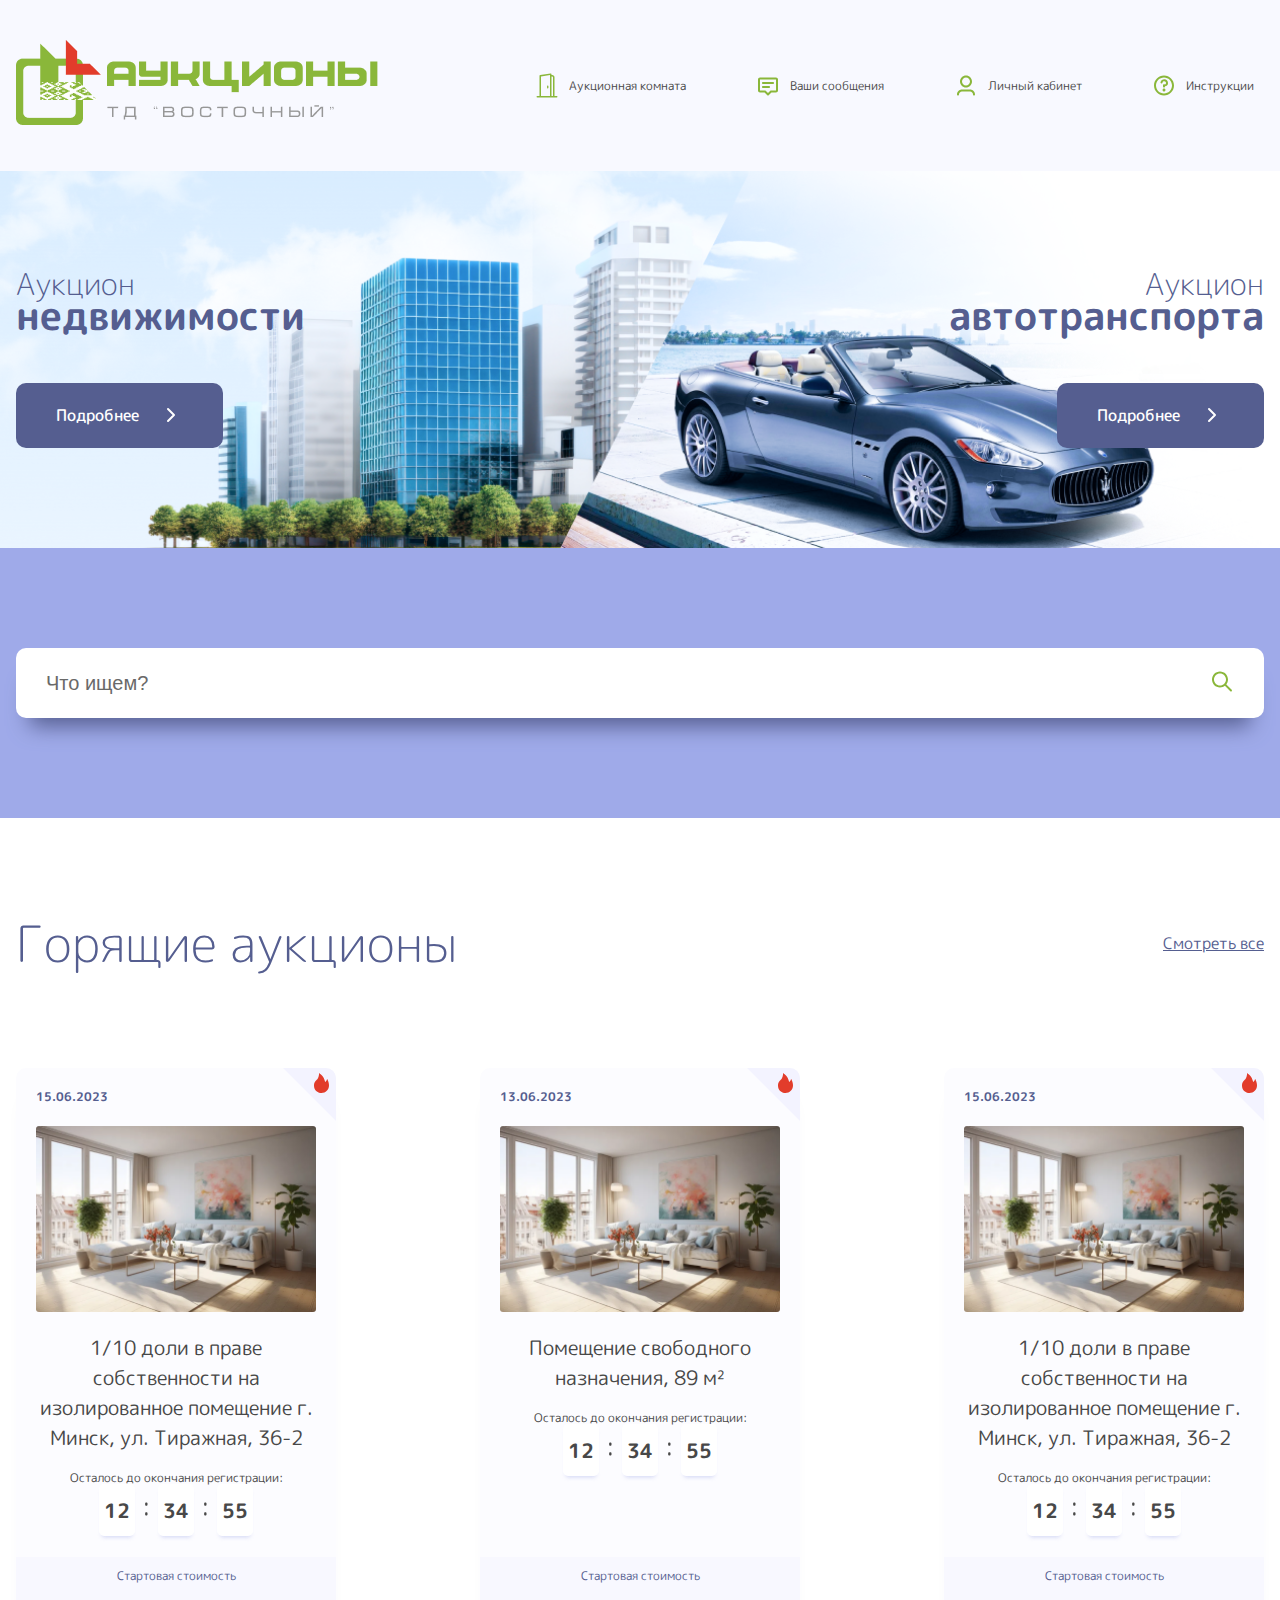
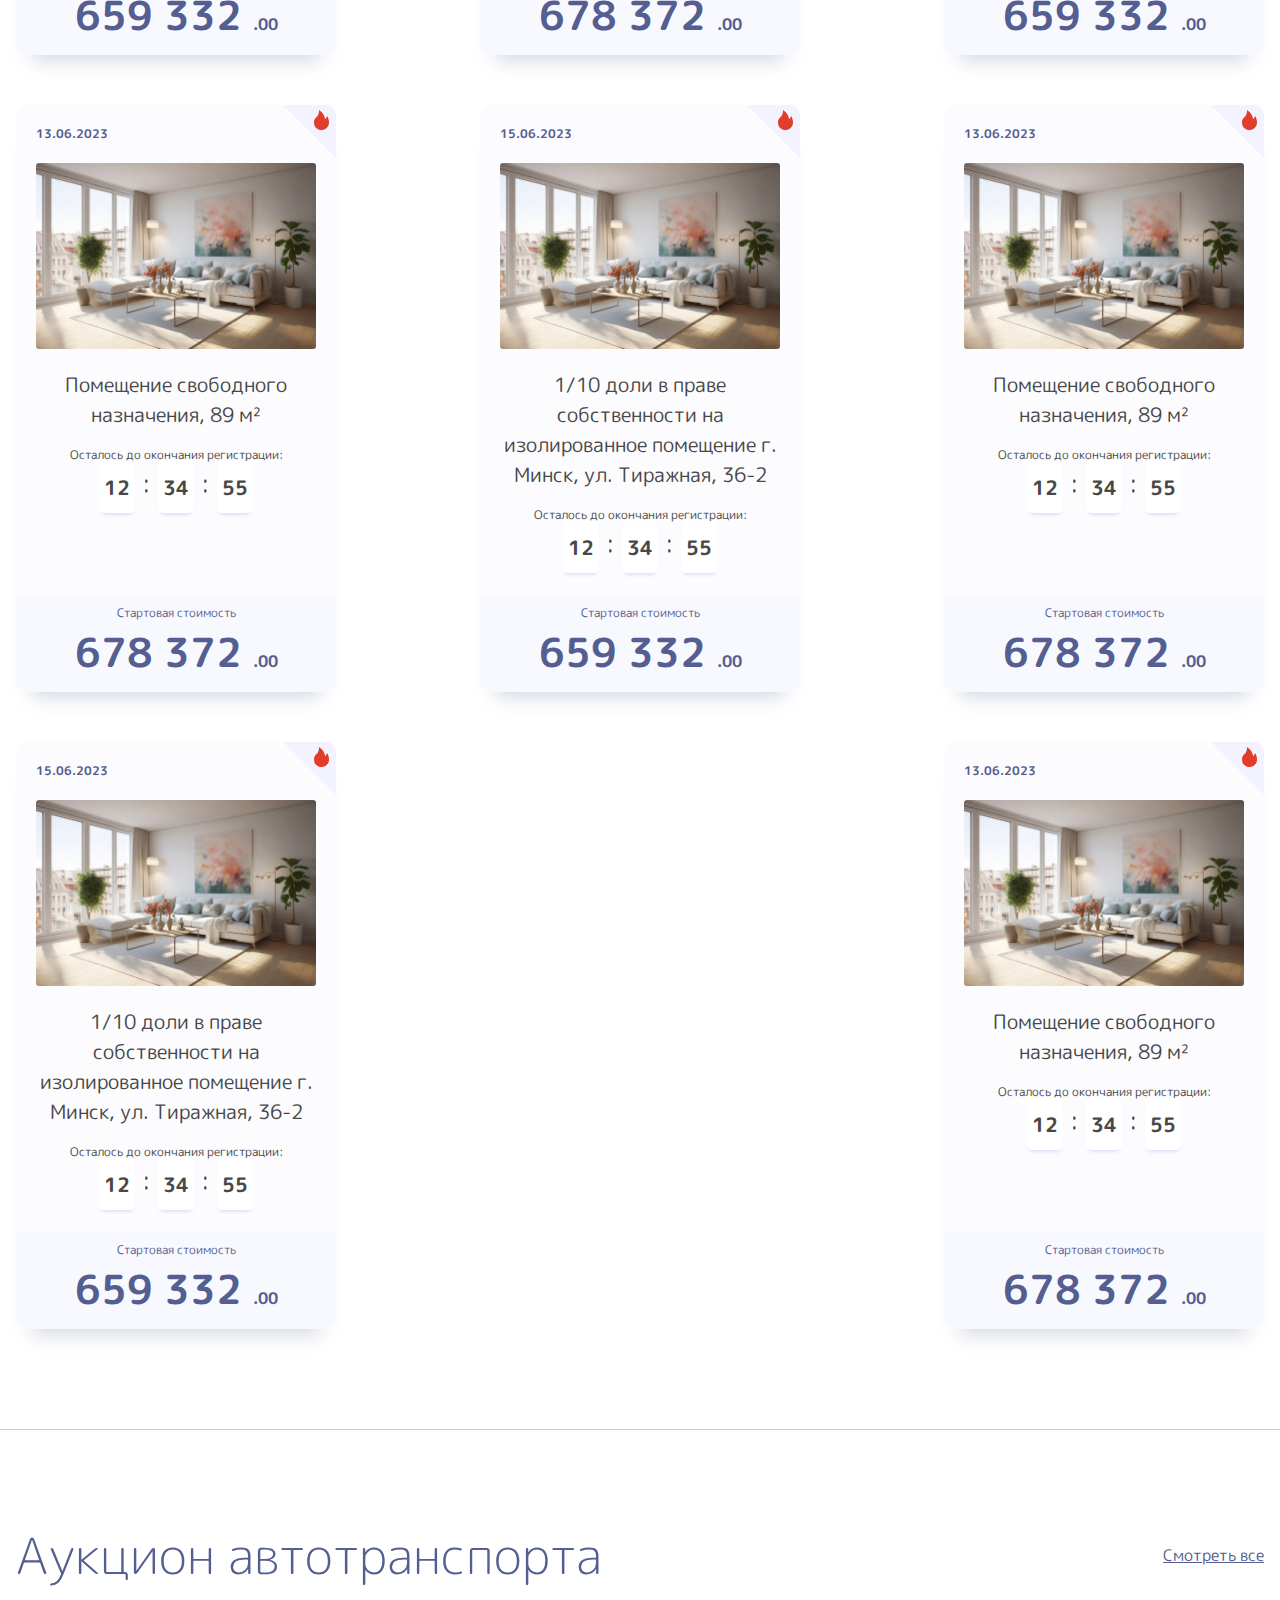
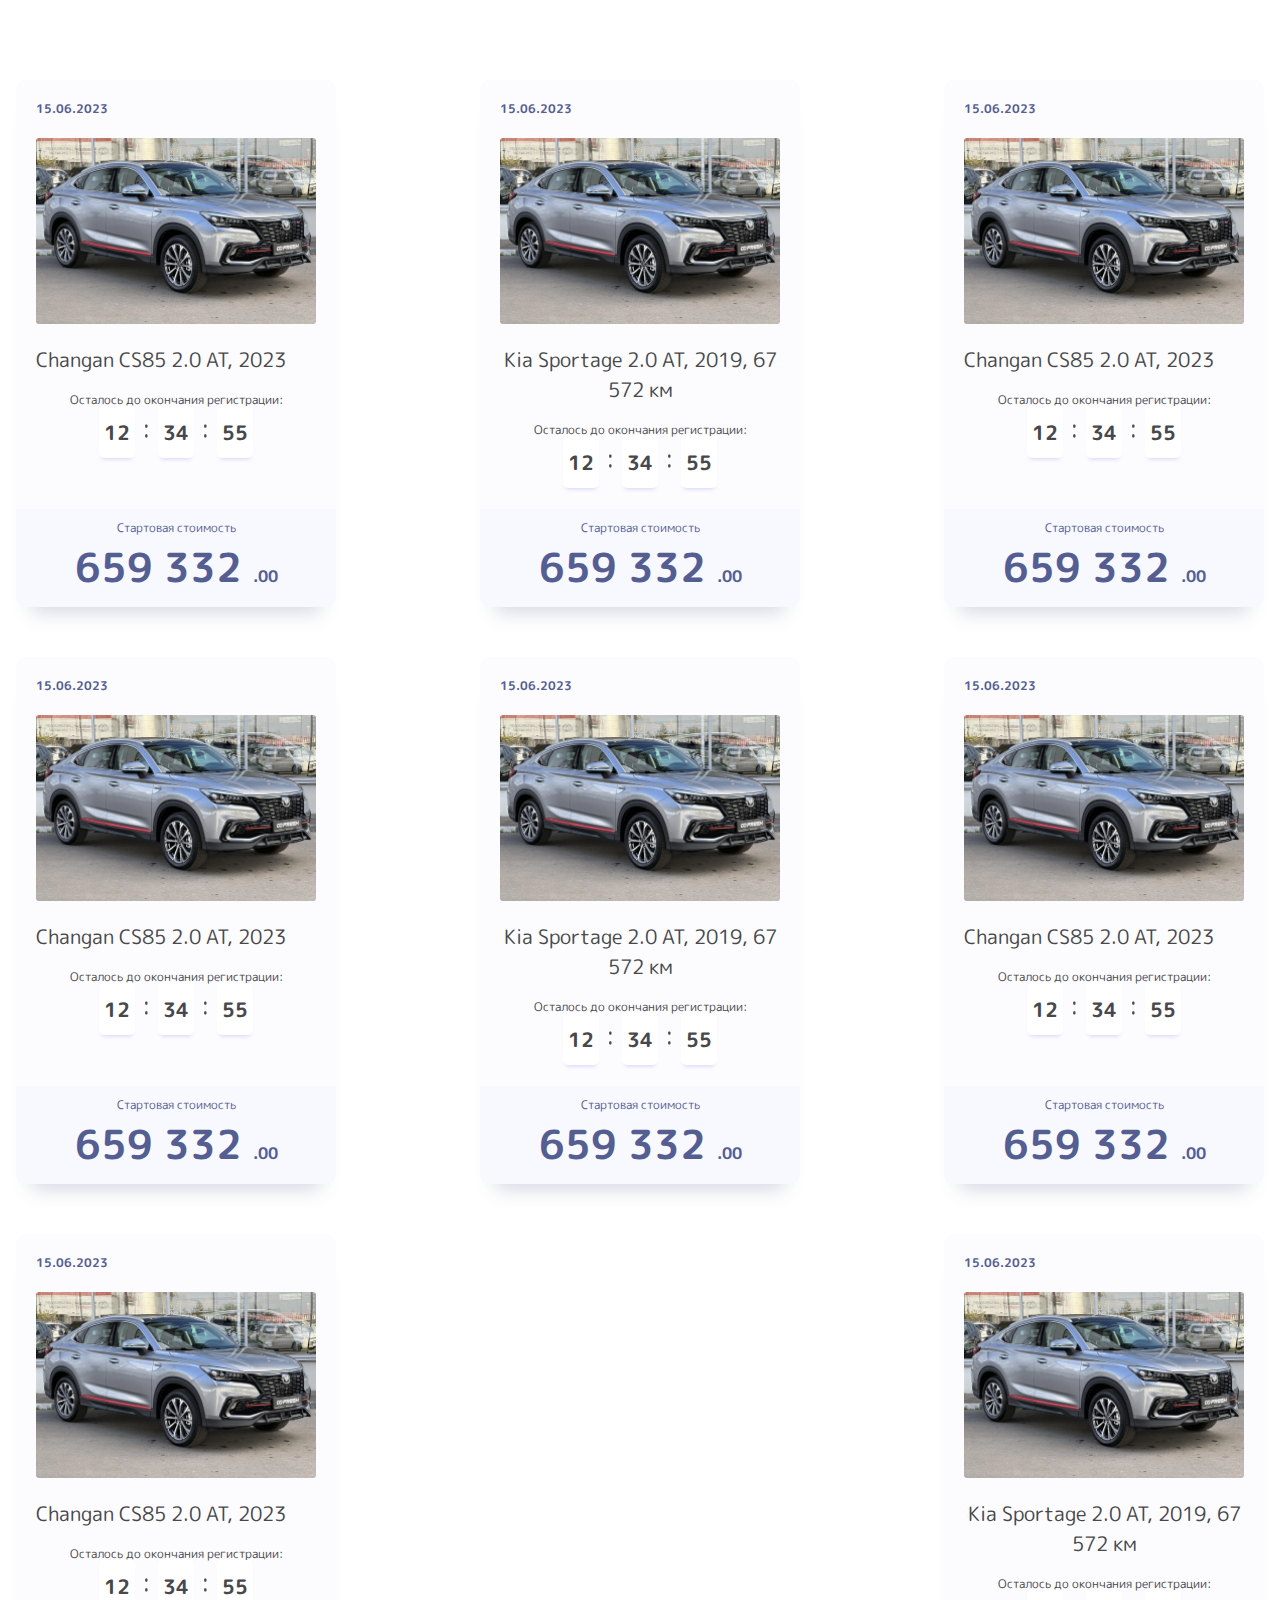
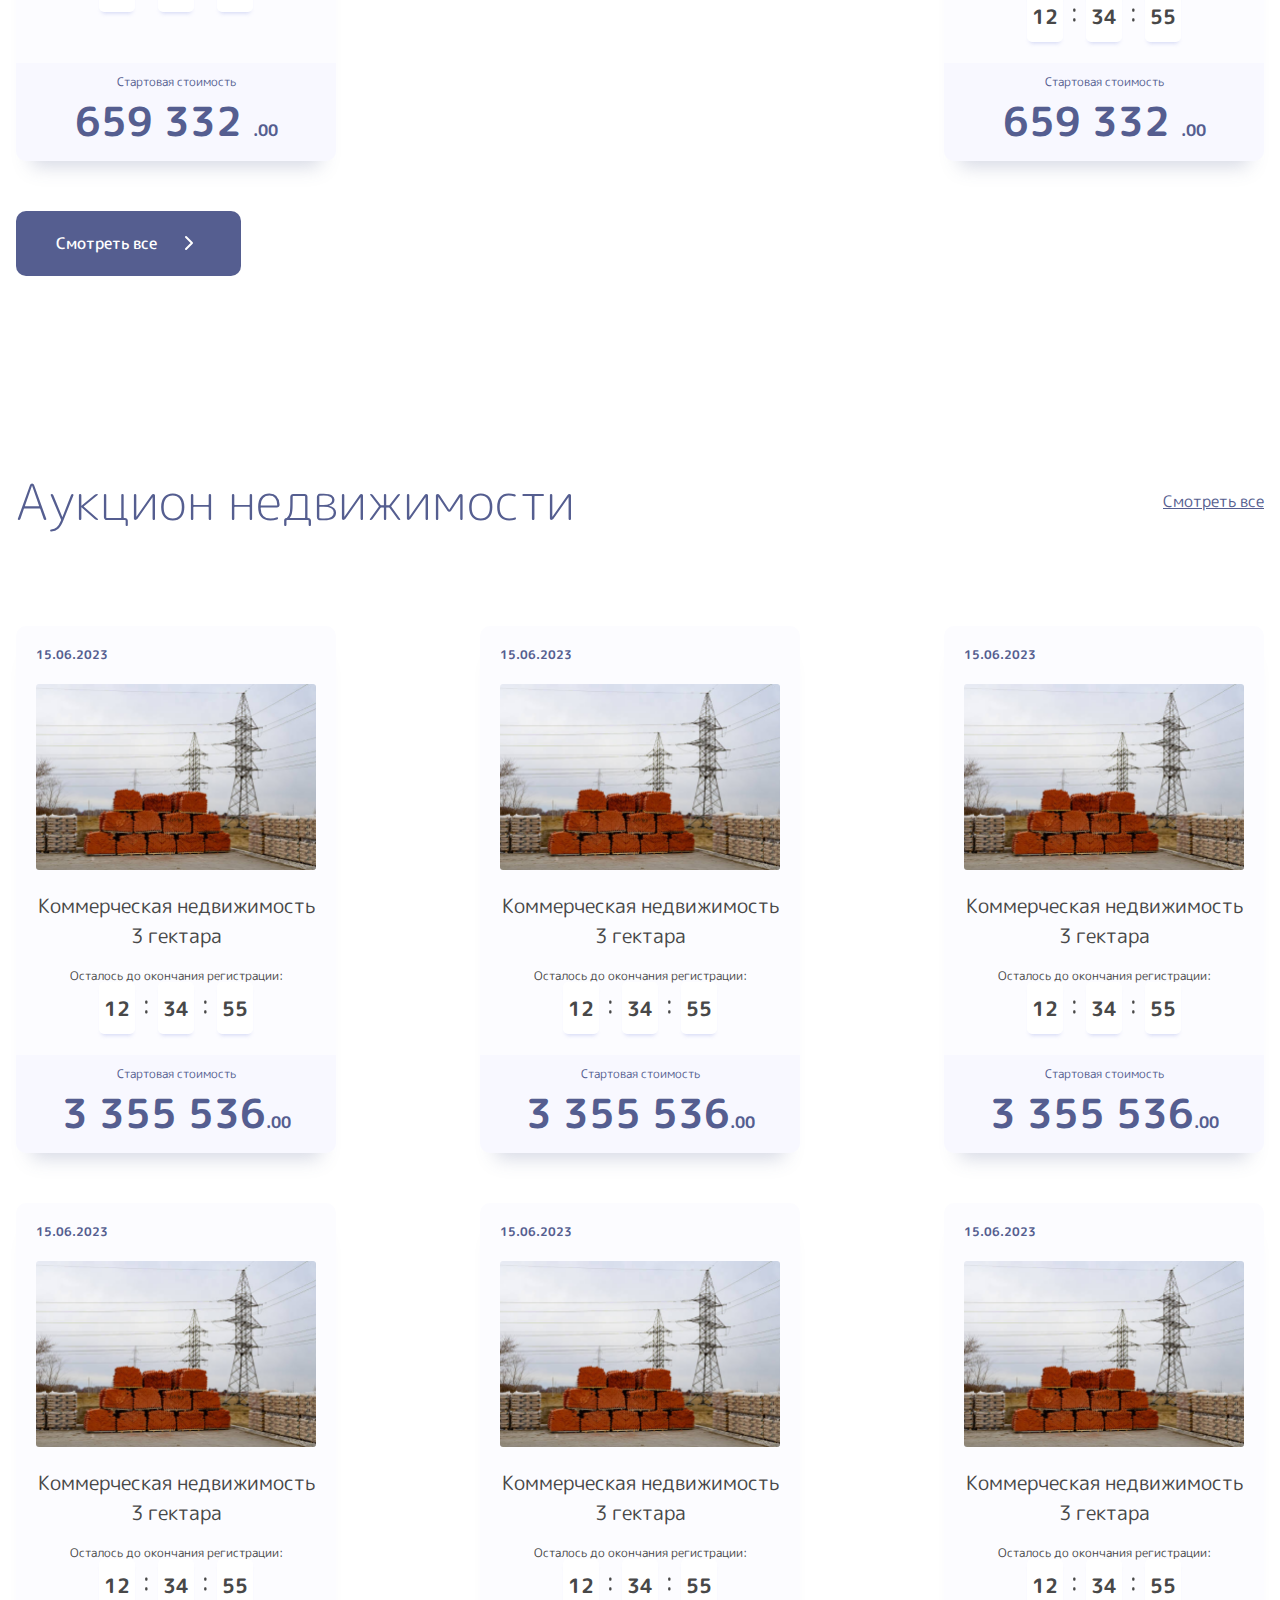
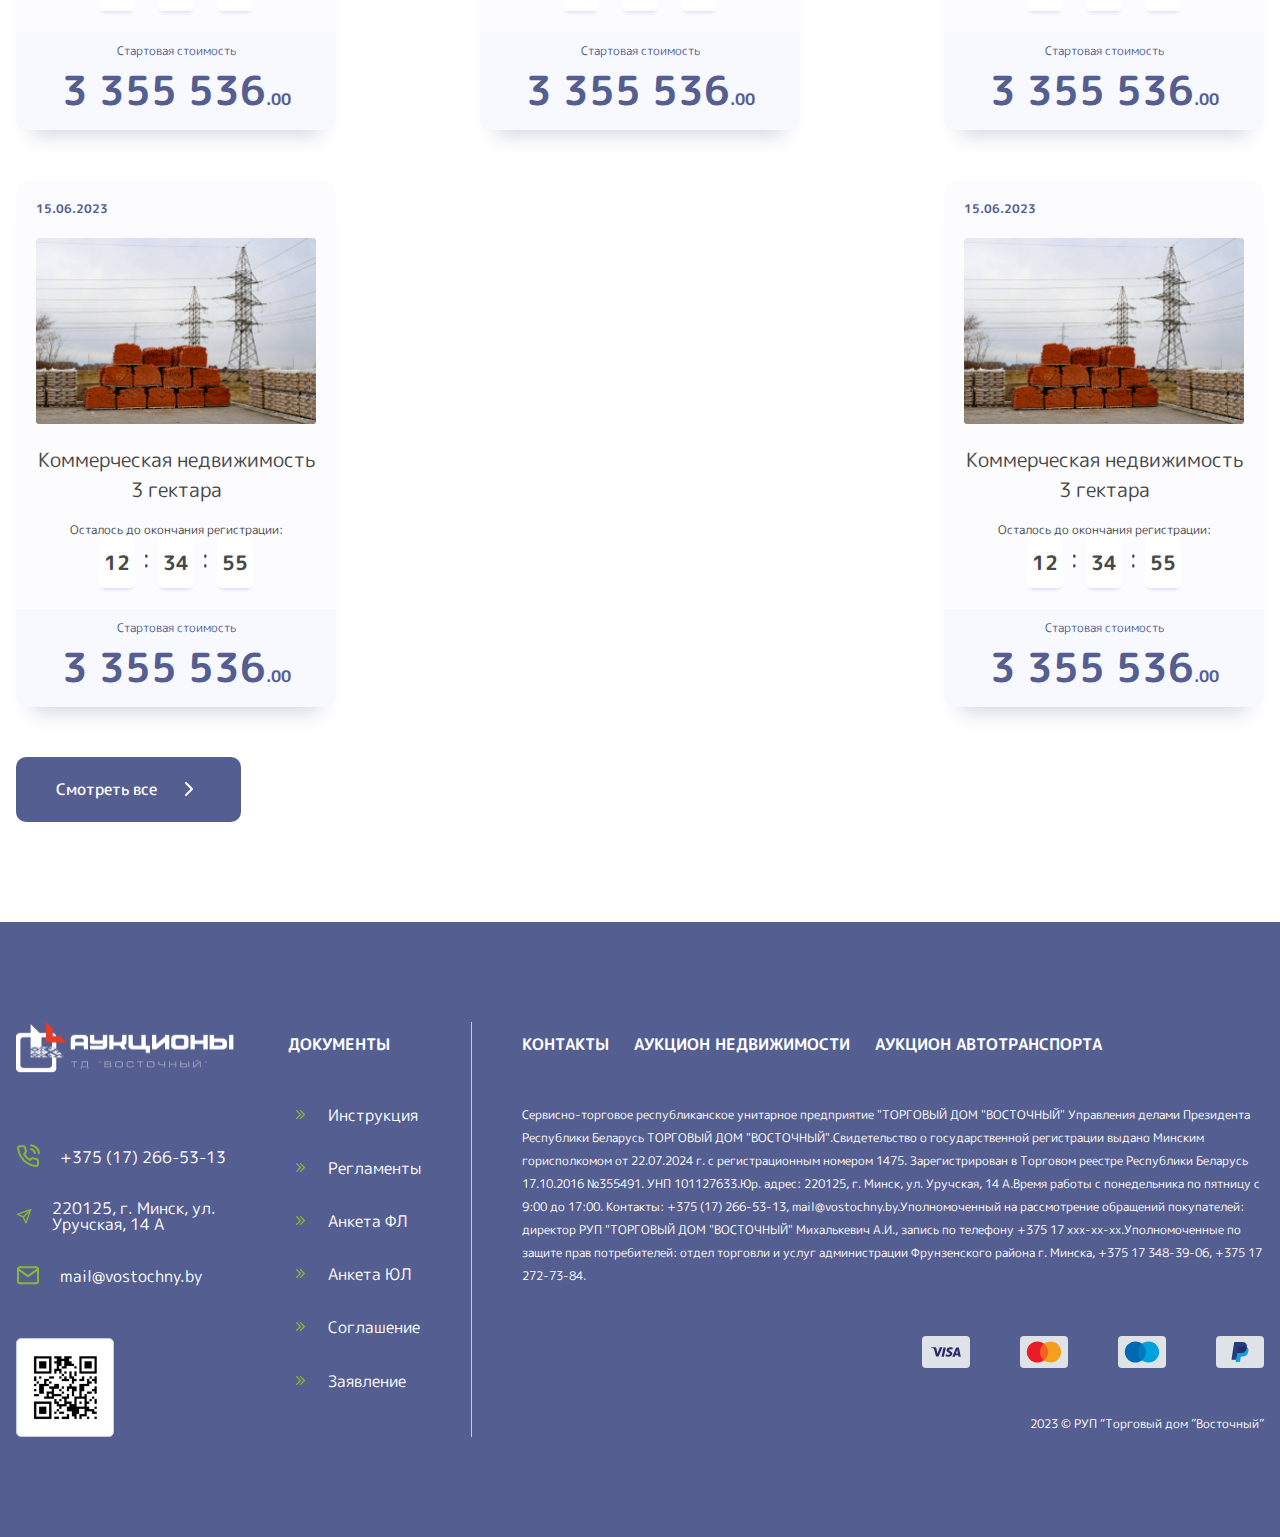
==== commit a2b987be: "end" ====
--- a/index.html
+++ b/index.html
@@ -7,6 +7,51 @@
     <title>Document</title>
 </head>
 <body>
+    <div class="overlay"></div>
+    <div class="login-modal">
+        <div class="close-row">
+            <span class="close-modal">
+                <svg xmlns="http://www.w3.org/2000/svg" width="14" height="14" viewBox="0 0 14 14" fill="none">
+                  <path d="M0.292893 0.292893C0.683417 -0.0976311 1.31658 -0.0976311 1.70711 0.292893L7 5.58579L12.2929 0.292893C12.6834 -0.0976311 13.3166 -0.0976311 13.7071 0.292893C14.0976 0.683417 14.0976 1.31658 13.7071 1.70711L8.41421 7L13.7071 12.2929C14.0976 12.6834 14.0976 13.3166 13.7071 13.7071C13.3166 14.0976 12.6834 14.0976 12.2929 13.7071L7 8.41421L1.70711 13.7071C1.31658 14.0976 0.683417 14.0976 0.292893 13.7071C-0.0976311 13.3166 -0.0976311 12.6834 0.292893 12.2929L5.58579 7L0.292893 1.70711C-0.0976311 1.31658 -0.0976311 0.683417 0.292893 0.292893Z" fill="white"/>
+                </svg>
+            </span>
+        </div>
+        <div class="modal-body">
+            <form >
+                <p class="form-title">Авторизация</p>
+                <div class="input-wrapper">
+                    <span>Ваш телефон:</span>
+                    <input type="tel" placeholder="+375-___-__-__" name="login-name">
+                </div>
+                <div class="input-wrapper">
+                    <span>Пароль:</span>
+                    <input type="password" placeholder="********" name="login-password">
+                </div>
+                <label class="custom-checkbox">
+                    <input class="hidden-checkbox" type="checkbox" checked>
+                    <span class="checkbox">
+                        <svg class="checkmark" xmlns="http://www.w3.org/2000/svg" width="10" height="10" viewBox="0 0 24 24"><path fill="#ffffff" d="M20.285 2l-11.285 11.567-5.286-5.011-3.714 3.716 9 8.728 15-15.285z"/></svg>
+                    </span>
+                    <span>Запомнить меня на этом устройстве</span>
+                </label>
+                <button type="submit">
+                    <svg xmlns="http://www.w3.org/2000/svg" width="24" height="24" viewBox="0 0 24 24" fill="none">
+                        <path fill-rule="evenodd" clip-rule="evenodd" d="M7 16H17C19.7614 16 22 18.2386 22 21C22 21.5523 21.5523 22 21 22C20.4872 22 20.0645 21.614 20.0067 21.1166L19.9949 20.8237C19.907 19.3072 18.6928 18.093 17.1763 18.0051L17 18H7C5.34315 18 4 19.3431 4 21C4 21.5523 3.55228 22 3 22C2.44772 22 2 21.5523 2 21C2 18.3112 4.12231 16.1182 6.78311 16.0046L7 16H17H7ZM12 2C15.3137 2 18 4.68629 18 8C18 11.3137 15.3137 14 12 14C8.68629 14 6 11.3137 6 8C6 4.68629 8.68629 2 12 2ZM12 4C9.79086 4 8 5.79086 8 8C8 10.2091 9.79086 12 12 12C14.2091 12 16 10.2091 16 8C16 5.79086 14.2091 4 12 4Z" fill="white"/>
+                    </svg>
+                    <span>Войти</span>
+                </button>
+            </form>
+            <div class="links-panel">
+                <a href="#">Забыл пароль</a>
+                <a href="./src/pages/registration/registration.html">
+                    <svg xmlns="http://www.w3.org/2000/svg" width="25" height="25" viewBox="0 0 25 25" fill="none">
+                        <path fill-rule="evenodd" clip-rule="evenodd" d="M7.5 16.5H17.5C20.2614 16.5 22.5 18.7386 22.5 21.5C22.5 22.0523 22.0523 22.5 21.5 22.5C20.9872 22.5 20.5645 22.114 20.5067 21.6166L20.4949 21.3237C20.407 19.8072 19.1928 18.593 17.6763 18.5051L17.5 18.5H7.5C5.84315 18.5 4.5 19.8431 4.5 21.5C4.5 22.0523 4.05228 22.5 3.5 22.5C2.94772 22.5 2.5 22.0523 2.5 21.5C2.5 18.8112 4.62231 16.6182 7.28311 16.5046L7.5 16.5ZM12.5 2.5C12.9062 2.5 13.3078 2.54051 13.7004 2.62029C14.2416 2.73029 14.5912 3.25821 14.4812 3.79943C14.3712 4.34065 13.8432 4.69022 13.302 4.58022C13.0404 4.52705 12.7722 4.5 12.5 4.5C10.2909 4.5 8.5 6.29086 8.5 8.5C8.5 10.7091 10.2909 12.5 12.5 12.5C13.7748 12.5 14.9482 11.9008 15.7001 10.9004C16.0319 10.4589 16.6588 10.37 17.1003 10.7018C17.5418 11.0336 17.6307 11.6605 17.2989 12.102C16.1731 13.5999 14.4104 14.5 12.5 14.5C9.18629 14.5 6.5 11.8137 6.5 8.5C6.5 5.18629 9.18629 2.5 12.5 2.5ZM19.5 2.5C20.0523 2.5 20.5 2.94772 20.5 3.5V4.5H21.5C22.0523 4.5 22.5 4.94772 22.5 5.5C22.5 6.05228 22.0523 6.5 21.5 6.5H20.5V7.5C20.5 8.05228 20.0523 8.5 19.5 8.5C18.9477 8.5 18.5 8.05228 18.5 7.5V6.5H17.5C16.9477 6.5 16.5 6.05228 16.5 5.5C16.5 4.94772 16.9477 4.5 17.5 4.5H18.5V3.5C18.5 2.94772 18.9477 2.5 19.5 2.5Z" fill="#E23C2B"/>
+                    </svg>
+                    <span>Регистрация</span>
+                </a>
+            </div>
+        </div>
+    </div>
     <header class="header">
         <div class="content">
             <a href="/" class="logo">
@@ -32,7 +77,7 @@
                         </a>
                     </li>
                     <li>
-                        <a href="#">
+                        <a href="#" class="show-login-modal">
                             <svg xmlns="http://www.w3.org/2000/svg" width="24" height="25" viewBox="0 0 24 25" fill="none">
                                 <path d="M12 4.5C9.79086 4.5 8 6.29086 8 8.5C8 10.7091 9.79086 12.5 12 12.5C14.2091 12.5 16 10.7091 16 8.5C16 6.29086 14.2091 4.5 12 4.5ZM6 8.5C6 5.18629 8.68629 2.5 12 2.5C15.3137 2.5 18 5.18629 18 8.5C18 11.8137 15.3137 14.5 12 14.5C8.68629 14.5 6 11.8137 6 8.5ZM8 18.5C6.34315 18.5 5 19.8431 5 21.5C5 22.0523 4.55228 22.5 4 22.5C3.44772 22.5 3 22.0523 3 21.5C3 18.7386 5.23858 16.5 8 16.5H16C18.7614 16.5 21 18.7386 21 21.5C21 22.0523 20.5523 22.5 20 22.5C19.4477 22.5 19 22.0523 19 21.5C19 19.8431 17.6569 18.5 16 18.5H8Z" fill="#8AB73A"/>
                               </svg>
--- a/src/assets/styles/style.css
+++ b/src/assets/styles/style.css
@@ -1,3 +1,4 @@
+@charset "UTF-8";
 * {
   margin: 0;
   padding: 0;
@@ -87,7 +88,6 @@
   border-radius: 10px;
   background: #555E90;
   justify-content: center;
-  width: -moz-fit-content;
   width: fit-content;
   transition: 0.3s ease;
 }
@@ -125,7 +125,6 @@
   gap: 10px;
   border-radius: 10px;
   border: 1px solid #DEE2F6;
-  width: -moz-fit-content;
   width: fit-content;
 }
 .light-blue-btn span {
@@ -412,7 +411,6 @@
   border-radius: 5px;
   border: 0.784px solid #C6CAE2;
   background: #FFF;
-  width: -moz-fit-content;
   width: fit-content;
 }
 .footer .content .footer-column p {
@@ -551,15 +549,12 @@
   left: 0;
   width: 100%;
   height: 100%;
-  -o-object-fit: cover;
-     object-fit: cover;
-  -o-object-position: center;
-     object-position: center;
+  object-fit: cover;
+  object-position: center;
 }
 @media (max-width: 768px) {
   .main-page-hero img {
-    -o-object-position: left;
-       object-position: left;
+    object-position: left;
   }
 }
 .main-page-hero h1 {
@@ -676,14 +671,6 @@
     font-size: 16px;
   }
 }
-.search-panel .content .search-wrap input::-moz-placeholder {
-  color: #696969;
-  font-family: Rounded Mplus 1c;
-  font-size: 20px;
-  font-style: normal;
-  font-weight: 400;
-  line-height: normal;
-}
 .search-panel .content .search-wrap input::placeholder {
   color: #696969;
   font-family: Rounded Mplus 1c;
@@ -693,9 +680,6 @@
   line-height: normal;
 }
 @media (max-width: 768px) {
-  .search-panel .content .search-wrap input::-moz-placeholder {
-    font-size: 16px;
-  }
   .search-panel .content .search-wrap input::placeholder {
     font-size: 16px;
   }
@@ -787,12 +771,12 @@
   justify-content: space-between;
   row-gap: 50px;
   flex-wrap: wrap;
-  -moz-column-gap: 20px;
-       column-gap: 20px;
+  column-gap: 20px;
 }
 @media (max-width: 768px) {
   .products-cards {
     justify-content: center;
+    row-gap: 30px;
   }
 }
 .products-cards .product-card {
@@ -815,8 +799,7 @@
   right: 0;
   bottom: 0;
   width: 100%;
-  min-height: -moz-fit-content;
-  min-height: fit-content;
+  min-height: 100%;
   display: flex;
   flex-direction: column;
   align-items: flex-start;
@@ -824,6 +807,7 @@
   background: #FCFCFF;
   box-shadow: 0px 21px 18px -16px rgba(85, 94, 144, 0.25);
   transition: 0.3s ease;
+  z-index: 2;
 }
 .products-cards .product-card .product-inner .product-info {
   display: flex;
@@ -875,8 +859,7 @@
 .products-cards .product-card .product-inner .product-info .product-image-inner img {
   width: 100%;
   height: 100%;
-  -o-object-fit: cover;
-     object-fit: cover;
+  object-fit: cover;
   transition: 0.3s ease;
 }
 .products-cards .product-card .product-inner .product-info .product-title {
@@ -998,10 +981,34 @@
   line-height: 100%;
   transition: 0.3s ease;
 }
+.products-cards .product-card .product-inner .price-wrapper .blue-btn {
+  height: 0;
+  opacity: 0;
+  visibility: hidden;
+  padding: 0;
+}
+@media (max-width: 1024px) {
+  .products-cards .product-card .product-inner .price-wrapper .blue-btn {
+    margin-top: 20px;
+    height: unset;
+    opacity: 1;
+    visibility: visible;
+    padding: 10px 30px;
+  }
+}
+.products-cards .product-card .product-inner .price-wrapper .blue-btn span {
+  color: #F8F8FF;
+  font-family: Rounded Mplus 1c;
+  font-size: 16px;
+  font-style: normal;
+  font-weight: 500;
+  line-height: normal;
+}
 .products-cards .product-card:hover .product-inner {
   background: #FCFCFF;
   box-shadow: none;
   transition: 0.3s ease;
+  z-index: 3;
 }
 .products-cards .product-card:hover .product-inner .product-info .red-label svg {
   transition: 0.3s ease;
@@ -1048,16 +1055,69 @@
 .products-cards .product-card:hover .product-inner .price-wrapper {
   background: #F3F3FF;
 }
+.products-cards .product-card:hover .product-inner .price-wrapper .blue-btn {
+  margin-top: 20px;
+  height: unset;
+  opacity: 1;
+  visibility: visible;
+  padding: 15px 40px;
+}
 .products-cards .product-card.mini-card {
   min-height: 527px;
 }
-@media (max-width: 1024px) {
-  .products-cards .product-card.mini-card {
-    min-height: 497px;
-  }
-}
 .products-cards .product-card.mini-card .product-inner .product-info .product-title {
   -webkit-line-clamp: 2;
+}
+
+.controls {
+  display: flex;
+  align-items: center;
+  gap: 30px;
+  margin-top: 100px;
+}
+@media (max-width: 1024px) {
+  .controls {
+    gap: 15px;
+    margin-top: 50px;
+    flex-wrap: wrap;
+  }
+}
+.controls li {
+  display: flex;
+  width: 40px;
+  height: 40px;
+  flex-direction: column;
+  justify-content: center;
+  align-items: center;
+  gap: 10px;
+  border-radius: 500px;
+  transition: 0.3s ease;
+  cursor: pointer;
+}
+@media (max-width: 1024px) {
+  .controls li {
+    width: 30px;
+    height: 30px;
+  }
+}
+.controls li.control-num {
+  background: #EDEFF8;
+}
+.controls li.control-num span {
+  color: #555E90;
+  font-family: Rounded Mplus 1c;
+  font-size: 16px;
+  font-style: normal;
+  font-weight: 400;
+  line-height: 100%; /* 16px */
+  text-decoration-line: underline;
+  transition: 0.3s ease;
+}
+.controls li.control-num:hover {
+  background: #555E90;
+}
+.controls li.control-num:hover span {
+  color: #FFF;
 }
 
 .head-row {
@@ -1101,14 +1161,6 @@
     font-size: 16px;
   }
 }
-.head-row .content .search-wrap input::-moz-placeholder {
-  color: #696969;
-  font-family: Rounded Mplus 1c;
-  font-size: 20px;
-  font-style: normal;
-  font-weight: 400;
-  line-height: normal;
-}
 .head-row .content .search-wrap input::placeholder {
   color: #696969;
   font-family: Rounded Mplus 1c;
@@ -1118,9 +1170,6 @@
   line-height: normal;
 }
 @media (max-width: 768px) {
-  .head-row .content .search-wrap input::-moz-placeholder {
-    font-size: 16px;
-  }
   .head-row .content .search-wrap input::placeholder {
     font-size: 16px;
   }
@@ -1303,7 +1352,6 @@
   gap: 10px;
   border-radius: 10px;
   border: 1px solid #DEE2F6;
-  width: -moz-fit-content;
   width: fit-content;
   transition: 0.3s ease;
 }
@@ -1327,4 +1375,2314 @@
 .head-row .content .page-title-box .catalog-banner .catalog-banner-text a:hover {
   border: 1px solid #9FAAE9;
   background: #9FAAE9;
-}/*# sourceMappingURL=style.css.map */+}
+.head-row .content .tabs-panel {
+  display: flex;
+  gap: 5px;
+  width: 100%;
+  overflow-x: auto;
+}
+.head-row .content .tabs-panel li {
+  display: flex;
+  padding: 10px 20px;
+  align-items: flex-start;
+  gap: 10px;
+  border-radius: 10px 10px 0px 0px;
+  background: #626DAB;
+  color: #FFF;
+  font-size: 16px;
+  font-style: normal;
+  font-weight: 500;
+  line-height: normal;
+  transition: 0.3s ease;
+  cursor: pointer;
+  white-space: nowrap;
+}
+.head-row .content .tabs-panel li.active {
+  background: #FFF;
+  color: #555E90;
+}
+.head-row .content .tabs-panel li:hover {
+  background: #B6C1FF;
+  color: #fff;
+}
+.head-row .content .links-panel {
+  display: flex;
+  justify-content: flex-end;
+  gap: 5px;
+  width: 100%;
+  overflow-x: auto;
+}
+@media (max-width: 768px) {
+  .head-row .content .links-panel {
+    justify-content: flex-start;
+  }
+}
+.head-row .content .links-panel li a {
+  display: flex;
+  padding: 10px 20px;
+  align-items: flex-start;
+  gap: 10px;
+  border-radius: 10px 10px 0px 0px;
+  background: #626DAB;
+  color: #FFF;
+  font-size: 16px;
+  font-style: normal;
+  font-weight: 500;
+  line-height: normal;
+  transition: 0.3s ease;
+  cursor: pointer;
+  white-space: nowrap;
+}
+.head-row .content .links-panel li a:hover {
+  background: #B6C1FF;
+  color: #fff;
+}
+
+.navigation-panel {
+  background: #555E90;
+  overflow-x: hidden;
+}
+.navigation-panel .content {
+  display: flex;
+  justify-content: space-between;
+  align-items: center;
+}
+@media (max-width: 1024px) {
+  .navigation-panel .content {
+    flex-direction: column-reverse;
+    padding-top: 20px;
+    align-items: flex-start;
+  }
+}
+.navigation-panel .content .tabs-panel {
+  margin-top: 50px;
+  display: flex;
+  gap: 5px;
+  overflow-x: auto;
+}
+@media (max-width: 1024px) {
+  .navigation-panel .content .tabs-panel {
+    overflow-x: auto;
+    width: 100%;
+  }
+}
+.navigation-panel .content .tabs-panel li {
+  display: flex;
+  flex: 0 0 auto;
+  padding: 10px 20px;
+  align-items: flex-start;
+  gap: 10px;
+  border-radius: 10px 10px 0px 0px;
+  background: #626DAB;
+  color: #FFF;
+  font-family: Rounded Mplus 1c;
+  font-size: 16px;
+  font-style: normal;
+  font-weight: 500;
+  line-height: normal;
+  cursor: pointer;
+  white-space: nowrap;
+  transition: 0.3s ease;
+}
+.navigation-panel .content .tabs-panel li.active {
+  background: #FFF;
+  color: #555E90;
+  font-family: Rounded Mplus 1c;
+  font-size: 16px;
+  font-style: normal;
+  font-weight: 500;
+  line-height: normal;
+}
+.navigation-panel .content .tabs-panel li:hover {
+  background: #B6C1FF;
+  color: #fff;
+}
+.navigation-panel .content .map-btn {
+  display: flex;
+  padding: 15px 20px;
+  align-items: flex-start;
+  gap: 10px;
+  border-radius: 10px;
+  background: transparent;
+  border: 1px solid #9FAAE9;
+  transition: 0.3s ease;
+}
+.navigation-panel .content .map-btn span {
+  color: #D3DAFF;
+  font-family: Rounded Mplus 1c;
+  font-size: 16px;
+  font-style: normal;
+  font-weight: 500;
+  line-height: normal;
+  transition: 0.3s ease;
+}
+.navigation-panel .content .map-btn:hover {
+  background: #9FAAE9;
+}
+.navigation-panel .content .map-btn:hover span {
+  color: #fff;
+}
+.navigation-panel .content .map-btn:hover svg path {
+  fill: #fff;
+}
+
+.sort {
+  padding: 50px 0 0;
+}
+.sort .content {
+  display: flex;
+  gap: 30px;
+  justify-content: flex-end;
+  align-items: center;
+}
+@media (max-width: 768px) {
+  .sort .content {
+    gap: 20px;
+    flex-direction: column;
+    align-items: flex-start;
+  }
+}
+.sort .content .sort-title {
+  color: #484848;
+  font-family: Rounded Mplus 1c;
+  font-size: 12px;
+  font-style: normal;
+  font-weight: 400;
+  line-height: 100%; /* 12px */
+  text-transform: uppercase;
+}
+.sort .content .sort-btn {
+  color: #9CA2C8;
+  font-family: Rounded Mplus 1c;
+  font-size: 15px;
+  font-style: normal;
+  font-weight: 400;
+  line-height: normal;
+  display: flex;
+  padding: 15px 20px;
+  align-items: center;
+  gap: 10px;
+  border: 1px solid transparent;
+  border-radius: 10px;
+  transition: 0.3s ease;
+  cursor: pointer;
+}
+.sort .content .sort-btn svg {
+  transition: 0.3s ease;
+}
+.sort .content .sort-btn:hover {
+  border: 1px solid #DEE2F6;
+  color: #555E90;
+}
+.sort .content .sort-btn:hover svg path {
+  stroke: #555E90;
+}
+.sort .content .sort-btn.active {
+  border: 1px solid #DEE2F6;
+  color: #555E90;
+}
+.sort .content .sort-btn.active svg {
+  transform: rotate(180deg);
+}
+.sort .content .sort-btn.active svg path {
+  stroke: #555E90;
+}
+
+.product-tabs {
+  padding: 50px 0 100px;
+}
+@media (max-width: 1024px) {
+  .product-tabs {
+    padding: 50px 0;
+  }
+}
+.product-tabs .content {
+  display: flex;
+  flex-direction: column;
+  gap: 50px;
+}
+.product-tabs .content .tab-container .tab-content {
+  display: none;
+}
+.product-tabs .content .tab-container .tab-content.active {
+  display: block;
+}
+
+.lot-map .lot-map-head {
+  padding: 50px 0;
+}
+.lot-map .lot-map-head .content h2 {
+  color: #555E90;
+  font-family: Rounded Mplus 1c;
+  font-size: 70px;
+  font-style: normal;
+  font-weight: 250;
+  line-height: 100%; /* 70px */
+  transition: 0.3s ease;
+}
+@media (max-width: 1300px) {
+  .lot-map .lot-map-head .content h2 {
+    font-size: 50px;
+  }
+}
+@media (max-width: 1024px) {
+  .lot-map .lot-map-head .content h2 {
+    font-size: 40px;
+  }
+}
+@media (max-width: 768px) {
+  .lot-map .lot-map-head .content h2 {
+    font-size: 35px;
+  }
+}
+.lot-map .map-wrapper {
+  width: 100%;
+  height: 850px;
+}
+@media (max-width: 1024px) {
+  .lot-map .map-wrapper {
+    height: 500px;
+  }
+}
+@media (max-width: 768px) {
+  .lot-map .map-wrapper {
+    height: 400px;
+  }
+}
+.lot-map .map-wrapper img {
+  width: 100%;
+  height: 100%;
+  object-fit: cover;
+  object-position: center;
+}
+
+.product-page-tabs {
+  padding: 50px 0 75px;
+}
+.product-page-tabs .content .tab-container .tab-content {
+  display: flex;
+  flex-direction: column;
+  gap: 50px;
+  display: none;
+}
+.product-page-tabs .content .tab-container .tab-content.active {
+  display: flex;
+}
+.product-page-tabs .content .tab-container .tab-content h1 {
+  height: 0;
+  opacity: 0;
+  overflow: hidden;
+  margin: 0;
+  padding: 0;
+  position: absolute;
+}
+.product-page-tabs .content .tab-container .tab-content h2 {
+  color: #555E90;
+  font-size: 70px;
+  font-style: normal;
+  font-weight: 250;
+  line-height: 100%; /* 70px */
+}
+@media (max-width: 1300px) {
+  .product-page-tabs .content .tab-container .tab-content h2 {
+    font-size: 50px;
+  }
+}
+@media (max-width: 1024px) {
+  .product-page-tabs .content .tab-container .tab-content h2 {
+    font-size: 40px;
+  }
+}
+@media (max-width: 768px) {
+  .product-page-tabs .content .tab-container .tab-content h2 {
+    font-size: 35px;
+  }
+}
+.product-page-tabs .content .tab-container .tab-content .labels {
+  display: flex;
+  gap: 50px;
+  align-items: center;
+}
+@media (max-width: 1024px) {
+  .product-page-tabs .content .tab-container .tab-content .labels {
+    flex-direction: column;
+    align-items: flex-start;
+    gap: 30px;
+  }
+}
+.product-page-tabs .content .tab-container .tab-content .labels .start-label {
+  display: flex;
+  align-items: center;
+  gap: 20px;
+}
+.product-page-tabs .content .tab-container .tab-content .labels .start-label p {
+  color: #484848;
+  font-size: 12px;
+  font-style: normal;
+  font-weight: 500;
+  line-height: normal;
+  text-transform: uppercase;
+}
+.product-page-tabs .content .tab-container .tab-content .labels .start-label .start-wrap {
+  display: flex;
+  padding: 8px 15px;
+  justify-content: center;
+  align-items: center;
+  gap: 10px;
+  border-radius: 7px;
+  border: 1px solid rgba(159, 170, 233, 0.48);
+}
+.product-page-tabs .content .tab-container .tab-content .labels .start-label .start-wrap .date, .product-page-tabs .content .tab-container .tab-content .labels .start-label .start-wrap .time {
+  color: #484848;
+  font-size: 12px;
+  font-style: normal;
+  font-weight: 500;
+  line-height: normal;
+}
+.product-page-tabs .content .tab-container .tab-content .labels .separator {
+  background: rgba(159, 170, 233, 0.48);
+  width: 1px;
+  height: 52px;
+  flex-shrink: 0;
+}
+@media (max-width: 1024px) {
+  .product-page-tabs .content .tab-container .tab-content .labels .separator {
+    display: none;
+  }
+}
+.product-page-tabs .content .tab-container .tab-content .labels .registration-time {
+  width: 100%;
+  display: flex;
+  align-items: center;
+  gap: 20px;
+}
+.product-page-tabs .content .tab-container .tab-content .labels .registration-time span {
+  color: #E23C2B;
+  text-align: right;
+  font-size: 12px;
+  font-style: normal;
+  font-weight: 400;
+  line-height: normal;
+  text-transform: uppercase;
+  transition: 0.3s ease;
+}
+.product-page-tabs .content .tab-container .tab-content .labels .registration-time .timer {
+  display: flex;
+  gap: 10px;
+  justify-content: center;
+  align-items: center;
+  transition: 0.3s ease;
+}
+.product-page-tabs .content .tab-container .tab-content .labels .registration-time .timer .timer-hours, .product-page-tabs .content .tab-container .tab-content .labels .registration-time .timer .timer-minutes, .product-page-tabs .content .tab-container .tab-content .labels .registration-time .timer .timer-seconds {
+  display: flex;
+  height: 52px;
+  padding: 5px;
+  justify-content: center;
+  align-items: center;
+  gap: 10px;
+  border-radius: 5px;
+  background: #E23C2B;
+  transition: 0.3s ease;
+}
+.product-page-tabs .content .tab-container .tab-content .labels .registration-time .timer .timer-hours span, .product-page-tabs .content .tab-container .tab-content .labels .registration-time .timer .timer-minutes span, .product-page-tabs .content .tab-container .tab-content .labels .registration-time .timer .timer-seconds span {
+  color: #FFF;
+  font-size: 20px;
+  font-style: normal;
+  font-weight: 800;
+  line-height: 100%; /* 20px */
+  transition: 0.3s ease;
+}
+@media (max-width: 1024px) {
+  .product-page-tabs .content .tab-container .tab-content .labels .registration-time .timer .timer-hours span, .product-page-tabs .content .tab-container .tab-content .labels .registration-time .timer .timer-minutes span, .product-page-tabs .content .tab-container .tab-content .labels .registration-time .timer .timer-seconds span {
+    font-size: 18px;
+  }
+}
+.product-page-tabs .content .tab-container .tab-content .labels .registration-time .timer .timer-separator::after {
+  content: url("data:image/svg+xml,%3Csvg xmlns='http://www.w3.org/2000/svg' width='3' height='14' viewBox='0 0 3 14' fill='none'%3E%3Cpath d='M2.15002 3.48751C1.93336 3.72084 1.65836 3.83751 1.32502 3.83751C0.991691 3.83751 0.708358 3.72084 0.475024 3.48751C0.258358 3.25417 0.150024 2.97917 0.150024 2.66251V1.58751C0.150024 1.25417 0.258358 0.979173 0.475024 0.762506C0.708358 0.529173 0.991691 0.412506 1.32502 0.412506C1.65836 0.412506 1.93336 0.529173 2.15002 0.762506C2.38336 0.979173 2.50002 1.25417 2.50002 1.58751V2.66251C2.50002 2.97917 2.38336 3.25417 2.15002 3.48751ZM2.15002 13.2375C1.93336 13.4708 1.65836 13.5875 1.32502 13.5875C0.991691 13.5875 0.708358 13.4708 0.475024 13.2375C0.258358 13.0042 0.150024 12.7292 0.150024 12.4125V11.3375C0.150024 11.0042 0.258358 10.7292 0.475024 10.5125C0.708358 10.2792 0.991691 10.1625 1.32502 10.1625C1.65836 10.1625 1.93336 10.2792 2.15002 10.5125C2.38336 10.7292 2.50002 11.0042 2.50002 11.3375V12.4125C2.50002 12.7292 2.38336 13.0042 2.15002 13.2375Z' fill='%23484848'/%3E%3C/svg%3E");
+  display: block;
+  transition: 0.3s ease;
+}
+.product-page-tabs .content .tab-container .tab-content .product-page-info {
+  display: flex;
+  gap: 50px;
+}
+@media (max-width: 1024px) {
+  .product-page-tabs .content .tab-container .tab-content .product-page-info {
+    flex-direction: column-reverse;
+  }
+}
+.product-page-tabs .content .tab-container .tab-content .product-page-info .image-column {
+  max-width: calc((100% - 50px) / 2);
+  width: 100%;
+  display: flex;
+  flex-direction: column;
+  gap: 30px;
+}
+@media (max-width: 1024px) {
+  .product-page-tabs .content .tab-container .tab-content .product-page-info .image-column {
+    max-width: 100%;
+  }
+}
+.product-page-tabs .content .tab-container .tab-content .product-page-info .image-column .swiper-container {
+  width: 100%;
+  display: flex;
+  flex-direction: column;
+  gap: 30px;
+}
+@media (max-width: 1024px) {
+  .product-page-tabs .content .tab-container .tab-content .product-page-info .image-column .swiper-container {
+    width: 100%;
+  }
+}
+.product-page-tabs .content .tab-container .tab-content .product-page-info .image-column .swiper-container .gallery {
+  width: 100%;
+  height: 495px;
+  border-radius: 10px;
+  background: #fff;
+}
+@media (max-width: 768px) {
+  .product-page-tabs .content .tab-container .tab-content .product-page-info .image-column .swiper-container .gallery {
+    height: 300px;
+  }
+}
+.product-page-tabs .content .tab-container .tab-content .product-page-info .image-column .swiper-container .gallery .swiper-slide img {
+  width: 100%;
+  height: 100%;
+  object-fit: cover;
+  object-position: center;
+}
+.product-page-tabs .content .tab-container .tab-content .product-page-info .image-column .swiper-container .gallery .swiper-button-prev {
+  left: 0;
+}
+.product-page-tabs .content .tab-container .tab-content .product-page-info .image-column .swiper-container .gallery .swiper-button-prev::after {
+  content: url("data:image/svg+xml,%3Csvg width='26' height='53' viewBox='0 0 26 53' fill='none' xmlns='http://www.w3.org/2000/svg'%3E%3Cpath d='M-0.499998 53C6.52824 53 13.2686 50.208 18.2383 45.2383C23.208 40.2686 26 33.5282 26 26.5C26 19.4718 23.208 12.7314 18.2383 7.76167C13.2686 2.79196 6.52824 -8.38109e-08 -0.5 0V26.5L-0.499998 53Z' fill='white'/%3E%3Cpath d='M15 27H1' stroke='%23484848' stroke-width='2' stroke-linecap='round' stroke-linejoin='round'/%3E%3Cpath d='M8 20L1 27L8 34' stroke='%23484848' stroke-width='2' stroke-linecap='round' stroke-linejoin='round'/%3E%3C/svg%3E%0A");
+}
+.product-page-tabs .content .tab-container .tab-content .product-page-info .image-column .swiper-container .gallery .swiper-button-next {
+  right: 0;
+}
+.product-page-tabs .content .tab-container .tab-content .product-page-info .image-column .swiper-container .gallery .swiper-button-next::after {
+  content: url("data:image/svg+xml,%3Csvg width='26' height='53' viewBox='0 0 26 53' fill='none' xmlns='http://www.w3.org/2000/svg'%3E%3Cpath d='M26.5 53C19.4718 53 12.7314 50.208 7.76167 45.2383C2.79196 40.2686 -1.95512e-07 33.5282 0 26.5C1.95512e-07 19.4718 2.79196 12.7314 7.76167 7.76167C12.7314 2.79196 19.4718 -8.38109e-08 26.5 0V26.5L26.5 53Z' fill='white'/%3E%3Cpath d='M11 27H25' stroke='%23484848' stroke-width='2' stroke-linecap='round' stroke-linejoin='round'/%3E%3Cpath d='M18 20L25 27L18 34' stroke='%23484848' stroke-width='2' stroke-linecap='round' stroke-linejoin='round'/%3E%3C/svg%3E%0A");
+}
+.product-page-tabs .content .tab-container .tab-content .product-page-info .image-column .swiper-container .gallery-mini-container {
+  width: 100%;
+  display: flex;
+  gap: 30px;
+  align-items: center;
+}
+.product-page-tabs .content .tab-container .tab-content .product-page-info .image-column .swiper-container .gallery-mini-container .gallery-mini {
+  width: 100%;
+  height: 95px;
+}
+@media (max-width: 768px) {
+  .product-page-tabs .content .tab-container .tab-content .product-page-info .image-column .swiper-container .gallery-mini-container .gallery-mini {
+    height: 90px;
+  }
+}
+.product-page-tabs .content .tab-container .tab-content .product-page-info .image-column .swiper-container .gallery-mini-container .gallery-mini .swiper-slide {
+  display: flex;
+  height: 100%;
+  justify-content: center;
+  align-items: center;
+  border-radius: 10px;
+  background: #EE8F00;
+  transition: 0.3s ease;
+  overflow: hidden;
+  transition: 0.3s ease;
+  cursor: pointer;
+}
+@media (max-width: 768px) {
+  .product-page-tabs .content .tab-container .tab-content .product-page-info .image-column .swiper-container .gallery-mini-container .gallery-mini .swiper-slide {
+    height: 90px;
+  }
+}
+.product-page-tabs .content .tab-container .tab-content .product-page-info .image-column .swiper-container .gallery-mini-container .gallery-mini .swiper-slide.swiper-slide-thumb-active {
+  opacity: 0.3;
+  background: lightgray 50%;
+  mix-blend-mode: multiply;
+}
+.product-page-tabs .content .tab-container .tab-content .product-page-info .image-column .swiper-container .gallery-mini-container .gallery-mini .swiper-slide img {
+  width: 100%;
+  height: 100%;
+  object-fit: cover;
+}
+.product-page-tabs .content .tab-container .tab-content .product-page-info .image-column .separator {
+  background: rgba(159, 170, 233, 0.48);
+  width: 100%;
+  height: 1px;
+}
+.product-page-tabs .content .tab-container .tab-content .product-page-info .image-column h3 {
+  color: #555E90;
+  font-size: 20px;
+  font-style: normal;
+  font-weight: 800;
+  line-height: normal;
+  text-transform: uppercase;
+}
+@media (max-width: 1024px) {
+  .product-page-tabs .content .tab-container .tab-content .product-page-info .image-column h3 {
+    font-size: 16px;
+  }
+}
+.product-page-tabs .content .tab-container .tab-content .product-page-info .image-column .text {
+  display: flex;
+  flex-direction: column;
+  gap: 15px;
+}
+.product-page-tabs .content .tab-container .tab-content .product-page-info .image-column .text span {
+  color: #484848;
+  font-size: 20px;
+  font-style: normal;
+  font-weight: 400;
+  line-height: 150%; /* 30px */
+}
+@media (max-width: 1024px) {
+  .product-page-tabs .content .tab-container .tab-content .product-page-info .image-column .text span {
+    font-size: 16px;
+  }
+}
+.product-page-tabs .content .tab-container .tab-content .product-page-info .params-column {
+  max-width: calc((100% - 50px) / 2);
+  width: 100%;
+  display: flex;
+  flex-direction: column;
+  gap: 30px;
+}
+@media (max-width: 1024px) {
+  .product-page-tabs .content .tab-container .tab-content .product-page-info .params-column {
+    max-width: 100%;
+  }
+}
+.product-page-tabs .content .tab-container .tab-content .product-page-info .params-column .params-row {
+  display: flex;
+  gap: 30px;
+  align-items: center;
+}
+@media (max-width: 768px) {
+  .product-page-tabs .content .tab-container .tab-content .product-page-info .params-column .params-row {
+    flex-direction: column;
+    gap: 20px;
+    align-items: flex-start;
+  }
+}
+.product-page-tabs .content .tab-container .tab-content .product-page-info .params-column .params-row .articul-label {
+  display: flex;
+  padding: 8px 15px;
+  align-items: center;
+  gap: 10px;
+  align-self: stretch;
+  border-radius: 5px;
+  border: 1px solid #C6CAE2;
+  color: #484848;
+  font-size: 12px;
+  font-style: normal;
+  font-weight: 500;
+  line-height: normal;
+  width: fit-content;
+}
+.product-page-tabs .content .tab-container .tab-content .product-page-info .params-column .params-row .map-btn {
+  display: flex;
+  padding: 15px 20px;
+  align-items: flex-start;
+  gap: 10px;
+  border-radius: 10px;
+  background: transparent;
+  border: 1px solid #9FAAE9;
+  transition: 0.5s ease;
+}
+.product-page-tabs .content .tab-container .tab-content .product-page-info .params-column .params-row .map-btn span {
+  color: #555E90;
+  font-size: 16px;
+  font-style: normal;
+  font-weight: 500;
+  line-height: normal;
+  transition: 0.5s ease;
+}
+.product-page-tabs .content .tab-container .tab-content .product-page-info .params-column .params-row .map-btn:hover {
+  background: #9FAAE9;
+}
+.product-page-tabs .content .tab-container .tab-content .product-page-info .params-column .params-row .map-btn:hover span {
+  color: #fff;
+}
+.product-page-tabs .content .tab-container .tab-content .product-page-info .params-column .params-row .map-btn:hover svg path {
+  fill: #fff;
+}
+.product-page-tabs .content .tab-container .tab-content .product-page-info .params-column .price-row span {
+  color: #484848;
+  font-family: Rounded Mplus 1c;
+  font-size: 12px;
+  font-style: normal;
+  font-weight: 400;
+  line-height: normal;
+}
+.product-page-tabs .content .tab-container .tab-content .product-page-info .params-column .price-row p {
+  color: #484848;
+  font-family: Rounded Mplus 1c;
+  font-size: 50px;
+  font-style: normal;
+  font-weight: 800;
+  line-height: normal;
+}
+@media (max-width: 1024px) {
+  .product-page-tabs .content .tab-container .tab-content .product-page-info .params-column .price-row p {
+    font-size: 35px;
+  }
+}
+.product-page-tabs .content .tab-container .tab-content .product-page-info .params-column .price-row p span {
+  color: #484848;
+  font-family: Rounded Mplus 1c;
+  font-size: 50px;
+  font-style: normal;
+  font-weight: 400;
+  line-height: normal;
+}
+@media (max-width: 1024px) {
+  .product-page-tabs .content .tab-container .tab-content .product-page-info .params-column .price-row p span {
+    font-size: 35px;
+  }
+}
+.product-page-tabs .content .tab-container .tab-content .product-page-info .params-column .params-box {
+  display: flex;
+  flex-direction: column;
+  gap: 30px;
+}
+.product-page-tabs .content .tab-container .tab-content .product-page-info .params-column .params-box .params-list {
+  display: flex;
+  flex-direction: column;
+  gap: 15px;
+}
+.product-page-tabs .content .tab-container .tab-content .product-page-info .params-column .params-box .params-list li p {
+  color: #484848;
+  font-family: Rounded Mplus 1c;
+  font-size: 20px;
+  font-style: normal;
+  font-weight: 800;
+  line-height: 170%; /* 34px */
+  transition: 0.3s ease;
+}
+@media (max-width: 1024px) {
+  .product-page-tabs .content .tab-container .tab-content .product-page-info .params-column .params-box .params-list li p {
+    font-size: 16px;
+  }
+}
+.product-page-tabs .content .tab-container .tab-content .product-page-info .params-column .params-box .params-list li p span {
+  color: #484848;
+  font-family: Rounded Mplus 1c;
+  font-size: 20px;
+  font-style: normal;
+  font-weight: 400;
+  line-height: 170%;
+  transition: 0.3s ease;
+}
+@media (max-width: 1024px) {
+  .product-page-tabs .content .tab-container .tab-content .product-page-info .params-column .params-box .params-list li p span {
+    font-size: 16px;
+  }
+}
+.product-page-tabs .content .tab-container .tab-content .product-page-info .params-column .params-box .params-list li:nth-child(n+12) {
+  display: none;
+}
+.product-page-tabs .content .tab-container .tab-content .product-page-info .params-column .params-box .params-list.show li:nth-child(n+12) {
+  transition: 0.3s ease;
+  display: list-item;
+}
+@media (max-width: 1024px) {
+  .product-page-tabs .content .tab-container .tab-content .product-page-info .params-column .params-box .params-list li:nth-child(n+6) {
+    display: none;
+  }
+  .product-page-tabs .content .tab-container .tab-content .product-page-info .params-column .params-box .params-list.show li:nth-child(n+6) {
+    transition: 0.3s ease;
+    display: list-item;
+  }
+}
+.product-page-tabs .content .tab-container .tab-content .product-page-info .params-column .params-box .show-more-btn {
+  display: flex;
+  gap: 10px;
+  cursor: pointer;
+}
+.product-page-tabs .content .tab-container .tab-content .product-page-info .params-column .params-box .show-more-btn::before {
+  content: "Развернуть";
+  color: #555E90;
+  font-family: Rounded Mplus 1c;
+  font-size: 16px;
+  font-style: normal;
+  font-weight: 500;
+  line-height: normal;
+}
+.product-page-tabs .content .tab-container .tab-content .product-page-info .params-column .params-box .show-more-btn.active svg {
+  transform: rotate(180deg);
+  transition: 0.3s ease;
+}
+.product-page-tabs .content .tab-container .tab-content .product-page-info .params-column .params-box .show-more-btn.active::before {
+  content: "Свернуть";
+  color: #555E90;
+  font-family: Rounded Mplus 1c;
+  font-size: 16px;
+  font-style: normal;
+  font-weight: 500;
+  line-height: normal;
+}
+.product-page-tabs .content .tab-container .tab-content .product-page-info .params-column .blue-btn span {
+  text-transform: uppercase;
+}
+
+.registration-block {
+  padding: 50px 0 100px;
+}
+.registration-block h1 {
+  color: #555E90;
+  font-family: Rounded Mplus 1c;
+  font-size: 70px;
+  font-style: normal;
+  font-weight: 250;
+  line-height: 100%; /* 70px */
+  transition: 0.3s ease;
+  margin-bottom: 50px;
+}
+@media (max-width: 1300px) {
+  .registration-block h1 {
+    font-size: 50px;
+  }
+}
+@media (max-width: 1024px) {
+  .registration-block h1 {
+    font-size: 40px;
+  }
+}
+@media (max-width: 768px) {
+  .registration-block h1 {
+    font-size: 35px;
+  }
+}
+.registration-block form {
+  display: flex;
+  flex-direction: column;
+  gap: 50px;
+}
+@media (max-width: 768px) {
+  .registration-block form {
+    flex-direction: column;
+    gap: 25px;
+  }
+}
+.registration-block form .radio-inner {
+  display: flex;
+  gap: 50px;
+  align-items: center;
+}
+@media (max-width: 800px) {
+  .registration-block form .radio-inner {
+    flex-direction: column;
+    gap: 30px;
+    align-items: flex-start;
+  }
+}
+.registration-block form .radio-inner fieldset {
+  display: flex;
+  gap: 50px;
+  align-items: center;
+  border: none;
+}
+@media (max-width: 800px) {
+  .registration-block form .radio-inner fieldset {
+    gap: 25px;
+    align-items: flex-start;
+  }
+}
+@media (max-width: 400px) {
+  .registration-block form .radio-inner fieldset {
+    gap: 10px;
+    align-items: flex-start;
+    flex-direction: column;
+  }
+}
+.registration-block form .radio-inner fieldset div {
+  display: flex;
+  gap: 27px;
+  align-items: center;
+}
+.registration-block form .radio-inner fieldset div [type=radio]:checked,
+.registration-block form .radio-inner fieldset div [type=radio]:not(:checked) {
+  position: absolute;
+  left: -9999px;
+}
+.registration-block form .radio-inner fieldset div [type=radio]:checked + label,
+.registration-block form .radio-inner fieldset div [type=radio]:not(:checked) + label {
+  position: relative;
+  padding-left: 28px;
+  cursor: pointer;
+  line-height: 20px;
+  display: inline-block;
+  color: #666;
+}
+.registration-block form .radio-inner fieldset div [type=radio]:checked + label:before,
+.registration-block form .radio-inner fieldset div [type=radio]:not(:checked) + label:before {
+  content: "";
+  position: absolute;
+  left: 0;
+  top: 0;
+  width: 16px;
+  height: 16px;
+  border: 1px solid #555E90;
+  border-radius: 100%;
+  background: #fff;
+}
+.registration-block form .radio-inner fieldset div [type=radio]:checked + label:after,
+.registration-block form .radio-inner fieldset div [type=radio]:not(:checked) + label:after {
+  content: "";
+  width: 8px;
+  height: 8px;
+  border: 1px solid #555E90;
+  opacity: 0.12;
+  background: #555E90;
+  position: absolute;
+  top: 4px;
+  left: 4px;
+  border-radius: 100%;
+  -webkit-transition: all 0.2s ease;
+  transition: all 0.2s ease;
+}
+.registration-block form .radio-inner fieldset div [type=radio]:checked + label:after {
+  opacity: 1;
+}
+.registration-block form .radio-inner fieldset div label {
+  color: #484848;
+  font-size: 20px;
+  font-style: normal;
+  font-weight: 400;
+  line-height: 170%; /* 34px */
+}
+@media (max-width: 1024px) {
+  .registration-block form .radio-inner fieldset div label {
+    font-size: 16px;
+  }
+}
+.registration-block form .radio-inner .separator {
+  width: 1px;
+  height: 34px;
+  background: rgba(159, 170, 233, 0.48);
+  flex-shrink: 0;
+}
+@media (max-width: 800px) {
+  .registration-block form .radio-inner .separator {
+    display: none;
+  }
+}
+.registration-block form .separator {
+  width: 100%;
+  height: 1px;
+  background: #C6CAE2;
+  flex-shrink: 0;
+}
+.registration-block form .row {
+  display: flex;
+  gap: 50px;
+}
+@media (max-width: 1024px) {
+  .registration-block form .row {
+    gap: 25px;
+  }
+}
+@media (max-width: 768px) {
+  .registration-block form .row {
+    flex-direction: column;
+    gap: 15px;
+  }
+}
+.registration-block form .row .input-wrap {
+  max-width: calc((100% - 50px) / 2);
+  width: 100%;
+}
+@media (max-width: 1024px) {
+  .registration-block form .row .input-wrap {
+    max-width: calc((100% - 25px) / 2);
+  }
+}
+@media (max-width: 768px) {
+  .registration-block form .row .input-wrap {
+    max-width: 100%;
+  }
+}
+.registration-block form .row .input-wrap .input-inner {
+  width: 100%;
+  display: flex;
+  flex-direction: column;
+  gap: 10px;
+}
+.registration-block form .row .input-wrap .input-inner p {
+  color: #484848;
+  font-size: 20px;
+  font-style: normal;
+  font-weight: 400;
+  line-height: 150%;
+}
+@media (max-width: 1024px) {
+  .registration-block form .row .input-wrap .input-inner p {
+    font-size: 16px;
+  }
+}
+.registration-block form .row .input-wrap .input-inner p span {
+  color: #E23C2B;
+  font-size: 20px;
+  font-style: normal;
+  font-weight: 400;
+  line-height: 150%; /* 30px */
+}
+@media (max-width: 1024px) {
+  .registration-block form .row .input-wrap .input-inner p span {
+    font-size: 16px;
+  }
+}
+.registration-block form .row .input-wrap .input-inner .input-box {
+  display: flex;
+  gap: 30px;
+  align-items: center;
+}
+.registration-block form .row .input-wrap .input-inner .input-box input {
+  display: flex;
+  height: 83px;
+  padding: 20px;
+  width: 100%;
+  align-items: center;
+  gap: 624px;
+  align-self: stretch;
+  border-radius: 10px;
+  border: 1px solid #C6CAE2;
+  background: #FFF;
+  transition: 0.3s ease;
+  outline: none;
+  font-size: 20px;
+}
+@media (max-width: 768px) {
+  .registration-block form .row .input-wrap .input-inner .input-box input {
+    height: 50px;
+  }
+}
+.registration-block form .row .input-wrap .input-inner .input-box input::placeholder {
+  color: #C6CAE2;
+  font-size: 25px;
+  font-style: normal;
+  font-weight: 400;
+  line-height: 170%; /* 42.5px */
+}
+.registration-block form .row .input-wrap .input-inner .input-box .error-icon {
+  display: none;
+}
+.registration-block form .row .input-wrap .input-inner .input-box .error-icon.active {
+  display: block;
+}
+.registration-block form .row.three-col-row {
+  display: flex;
+  gap: 30px;
+}
+@media (max-width: 1024px) {
+  .registration-block form .row.three-col-row {
+    gap: 15px;
+  }
+}
+@media (max-width: 768px) {
+  .registration-block form .row.three-col-row {
+    flex-direction: column;
+    gap: 15px;
+  }
+}
+.registration-block form .row.three-col-row .input-wrap {
+  max-width: calc((100% - 60px) / 3);
+  width: 100%;
+}
+@media (max-width: 1024px) {
+  .registration-block form .row.three-col-row .input-wrap {
+    max-width: calc((100% - 30px) / 3);
+  }
+}
+@media (max-width: 768px) {
+  .registration-block form .row.three-col-row .input-wrap {
+    max-width: 100%;
+  }
+}
+.registration-block form .row.agree-block {
+  justify-content: space-between;
+}
+.registration-block form .row.agree-block .check-inner {
+  display: flex;
+  flex-direction: column;
+  gap: 10px;
+}
+.registration-block form .row.agree-block .check-inner .custom-checkbox {
+  display: flex;
+  align-items: center;
+  flex-shrink: 0;
+}
+.registration-block form .row.agree-block .check-inner .custom-checkbox .checkbox {
+  margin-right: 10px;
+  flex-shrink: 0;
+  position: relative;
+  width: 16px;
+  height: 16px;
+  background: #555E90;
+  opacity: 0.12;
+  border-radius: 2px;
+  transition: 0.3s ease;
+}
+.registration-block form .row.agree-block .check-inner .custom-checkbox .checkbox .checkmark {
+  position: absolute;
+  top: 50%;
+  left: 50%;
+  transform: translate(-50%, -50%);
+  width: 80%;
+  height: auto;
+  display: block;
+}
+.registration-block form .row.agree-block .check-inner .custom-checkbox input {
+  appearance: none;
+  -moz-appearance: none;
+  -webkit-appearance: none;
+  position: absolute;
+}
+.registration-block form .row.agree-block .check-inner .custom-checkbox span {
+  color: #484848;
+  font-size: 20px;
+  font-style: normal;
+  font-weight: 400;
+  line-height: 170%; /* 34px */
+}
+.registration-block form .row.agree-block .custom-checkbox input:checked ~ .checkbox .checkmark {
+  display: block;
+}
+.registration-block form .row.agree-block .custom-checkbox input:checked ~ .checkbox {
+  opacity: 1;
+}
+.registration-block form .row.agree-block .blue-btn {
+  border: none;
+  cursor: pointer;
+}
+.registration-block form .row.agree-block .blue-btn span:after {
+  content: unset;
+}
+.registration-block form .form-attention {
+  color: #484848;
+  font-size: 16px;
+  font-style: normal;
+  font-weight: 400;
+  line-height: 170%; /* 27.2px */
+}
+.registration-block form .form-attention span {
+  color: #E23C2B;
+  font-size: 16px;
+  font-style: normal;
+  font-weight: 400;
+  line-height: 170%;
+}
+
+.overlay {
+  position: fixed;
+  top: 0;
+  right: -100%;
+  opacity: 0;
+  width: 100%;
+  height: 100%;
+  background: rgba(3, 13, 30, 0.4);
+  backdrop-filter: blur(8.9999990463px);
+  z-index: 10;
+  transition: all 0.3s linear;
+  padding: 0 25px;
+}
+.overlay.open {
+  right: 100%;
+  opacity: 1;
+}
+
+.registration-success-modal {
+  display: flex;
+  max-width: 993px;
+  width: 100%;
+  flex-direction: column;
+  gap: 30px;
+  position: fixed;
+  top: 50%;
+  right: -100%;
+  opacity: 0;
+  transform: translate(50%, -50%);
+  border-radius: 10px;
+  border: 2px solid #FFF;
+  background: #F8F9FF;
+  box-shadow: 0px 24px 29px -13px rgba(0, 0, 0, 0.25);
+  z-index: 20;
+  transition: all 0.3s linear;
+  overflow: auto;
+}
+@media (max-width: 1024px) {
+  .registration-success-modal {
+    max-width: 90%;
+  }
+}
+.registration-success-modal.open {
+  right: 50%;
+  opacity: 1;
+  transition: all 0.3s linear;
+}
+.registration-success-modal .close-row {
+  padding: 6px;
+  display: flex;
+  justify-content: flex-end;
+}
+.registration-success-modal .close-row span {
+  display: flex;
+  padding: 10px;
+  align-items: center;
+  justify-content: center;
+  gap: 10px;
+  border-radius: 7px;
+  background: #555E90;
+  transition: 0.3s ease;
+  cursor: pointer;
+}
+.registration-success-modal .close-row span:hover {
+  background: #9FAAE9;
+}
+.registration-success-modal .modal-body {
+  display: flex;
+  flex-direction: column;
+  gap: 30px;
+  padding: 0 50px 100px;
+}
+@media (max-width: 768px) {
+  .registration-success-modal .modal-body {
+    padding: 0 20px 40px;
+  }
+}
+.registration-success-modal .modal-body p {
+  color: #484848;
+  text-align: center;
+  font-size: 35px;
+  font-style: normal;
+  font-weight: 800;
+  line-height: 100%; /* 35px */
+}
+.registration-success-modal .modal-body span {
+  color: #484848;
+  text-align: center;
+  font-size: 20px;
+  font-style: normal;
+  font-weight: 400;
+  line-height: 150%; /* 30px */
+}
+
+.take-part-modal {
+  border-radius: 10px;
+  border: 2px solid #FFF;
+  background: #F8F9FF;
+  box-shadow: 0px 24px 29px -13px rgba(0, 0, 0, 0.25);
+  display: flex;
+  max-width: 738px;
+  width: 100%;
+  max-height: 90%;
+  overflow-y: auto;
+  flex-direction: column;
+  align-items: flex-start;
+  gap: 30px;
+  position: fixed;
+  top: 50%;
+  right: -100%;
+  opacity: 0;
+  transform: translate(50%, -50%);
+  z-index: 20;
+  scrollbar-width: thin;
+}
+@media (max-width: 1024px) {
+  .take-part-modal {
+    max-width: 90%;
+  }
+}
+.take-part-modal::-webkit-scrollbar {
+  width: 5px;
+}
+.take-part-modal.open {
+  right: 50%;
+  opacity: 1;
+  transition: all 0.3s linear;
+}
+.take-part-modal .close-row {
+  width: 100%;
+  padding: 6px;
+  display: flex;
+  justify-content: flex-end;
+}
+.take-part-modal .close-row span {
+  display: flex;
+  padding: 10px;
+  align-items: center;
+  justify-content: center;
+  gap: 10px;
+  border-radius: 7px;
+  background: #555E90;
+  transition: 0.3s ease;
+  cursor: pointer;
+}
+.take-part-modal .close-row span:hover {
+  background: #9FAAE9;
+}
+.take-part-modal .modal-body {
+  display: flex;
+  width: 100%;
+  flex-direction: column;
+  gap: 30px;
+  padding: 0 100px 50px;
+}
+@media (max-width: 768px) {
+  .take-part-modal .modal-body {
+    padding: 0 20px 40px;
+  }
+}
+.take-part-modal .modal-body form {
+  display: flex;
+  flex-direction: column;
+  gap: 30px;
+}
+.take-part-modal .modal-body form .form-title {
+  color: #484848;
+  font-family: Rounded Mplus 1c;
+  font-size: 50px;
+  font-style: normal;
+  font-weight: 800;
+  line-height: 170%; /* 85px */
+}
+@media (max-width: 1024px) {
+  .take-part-modal .modal-body form .form-title {
+    font-size: 30px;
+  }
+}
+.take-part-modal .modal-body form .custom-checkbox {
+  display: flex;
+  align-items: center;
+  flex-shrink: 0;
+}
+.take-part-modal .modal-body form .custom-checkbox .checkbox {
+  margin-right: 10px;
+  flex-shrink: 0;
+  position: relative;
+  width: 16px;
+  height: 16px;
+  background: #555E90;
+  opacity: 0.12;
+  border-radius: 2px;
+  transition: 0.3s ease;
+}
+.take-part-modal .modal-body form .custom-checkbox .checkbox .checkmark {
+  position: absolute;
+  top: 50%;
+  left: 50%;
+  transform: translate(-50%, -50%);
+  width: 80%;
+  height: auto;
+  display: block;
+}
+.take-part-modal .modal-body form .custom-checkbox input {
+  appearance: none;
+  -moz-appearance: none;
+  -webkit-appearance: none;
+  position: absolute;
+}
+.take-part-modal .modal-body form .custom-checkbox span {
+  color: #484848;
+  font-size: 20px;
+  font-style: normal;
+  font-weight: 400;
+  line-height: 170%; /* 34px */
+}
+.take-part-modal .modal-body form .custom-checkbox input:checked ~ .checkbox .checkmark {
+  display: block;
+}
+.take-part-modal .modal-body form .custom-checkbox input:checked ~ .checkbox {
+  opacity: 1;
+}
+.take-part-modal .modal-body form .add-documents {
+  color: #555E90;
+  font-family: Rounded Mplus 1c;
+  font-size: 35px;
+  font-style: normal;
+  font-weight: 400;
+  line-height: 170%; /* 59.5px */
+}
+@media (max-width: 1024px) {
+  .take-part-modal .modal-body form .add-documents {
+    font-size: 20px;
+  }
+}
+.take-part-modal .modal-body form .file-input-wrap {
+  width: 100%;
+  display: flex;
+  justify-content: space-between;
+  align-items: center;
+  gap: 10px;
+}
+@media (max-width: 550px) {
+  .take-part-modal .modal-body form .file-input-wrap {
+    flex-direction: column;
+    align-items: flex-start;
+  }
+}
+.take-part-modal .modal-body form .file-input-wrap p {
+  color: #484848;
+  font-size: 25px;
+  font-style: normal;
+  font-weight: 400;
+  line-height: 170%; /* 42.5px */
+}
+@media (max-width: 1024px) {
+  .take-part-modal .modal-body form .file-input-wrap p {
+    font-size: 16px;
+  }
+}
+.take-part-modal .modal-body form .file-input-wrap .fileform {
+  position: relative;
+}
+.take-part-modal .modal-body form .file-input-wrap .fileform .selectbutton {
+  display: flex;
+  padding: 15px 20px;
+  align-items: center;
+  gap: 10px;
+  border-radius: 5px;
+  border: 1px solid #9FAAE9;
+  color: #555E90;
+  font-size: 16px;
+  font-style: normal;
+  font-weight: 500;
+  line-height: normal;
+}
+.take-part-modal .modal-body form .file-input-wrap .fileform input[type=file] {
+  position: absolute;
+  top: 0;
+  left: 0;
+  width: 100%;
+  -moz-opacity: 0;
+  filter: alpha(opacity=0);
+  opacity: 0;
+  height: 55px;
+  z-index: 20;
+}
+.take-part-modal .modal-body form .textarea-box {
+  display: flex;
+  width: 100%;
+  flex-direction: column;
+  gap: 10px;
+}
+.take-part-modal .modal-body form .textarea-box span {
+  color: #555E90;
+  font-size: 25px;
+  font-style: normal;
+  font-weight: 400;
+  line-height: 170%; /* 42.5px */
+}
+.take-part-modal .modal-body form .textarea-box textarea {
+  resize: none;
+  display: flex;
+  height: 141px;
+  padding: 20px;
+  align-items: flex-start;
+  gap: 624px;
+  align-self: stretch;
+  border-radius: 10px;
+  border: 1px solid #C6CAE2;
+  background: #FFF;
+  outline: none;
+}
+.take-part-modal .modal-body form .textarea-box textarea::placeholder {
+  color: #C6CAE2;
+  font-size: 25px;
+  font-style: normal;
+  font-weight: 400;
+  line-height: 170%; /* 42.5px */
+}
+@media (max-width: 1024px) {
+  .take-part-modal .modal-body form .textarea-box textarea::placeholder {
+    font-size: 18px;
+  }
+}
+.take-part-modal .modal-body form button {
+  display: flex;
+  height: 82px;
+  padding: 15px 40px;
+  justify-content: center;
+  align-items: center;
+  gap: 20px;
+  align-self: stretch;
+  border-radius: 10px;
+  background: #555E90;
+  cursor: pointer;
+  border: none;
+  color: #FFF;
+  font-size: 25px;
+  font-style: normal;
+  font-weight: 400;
+  line-height: 170%; /* 42.5px */
+  transition: 0.3s ease;
+}
+.take-part-modal .modal-body form button:hover {
+  background: #9FAAE9;
+}
+.take-part-modal .modal-body form .attention {
+  display: flex;
+  align-items: center;
+  gap: 10px;
+}
+.take-part-modal .modal-body form .attention a {
+  color: #F26122;
+  font-size: 16px;
+  font-style: normal;
+  font-weight: 400;
+  line-height: 66%; /* 10.56px */
+  text-decoration-line: underline;
+}
+
+.login-modal {
+  border-radius: 10px;
+  border: 2px solid #FFF;
+  background: #F8F9FF;
+  box-shadow: 0px 24px 29px -13px rgba(0, 0, 0, 0.25);
+  display: flex;
+  max-width: 738px;
+  width: 100%;
+  max-height: 90%;
+  overflow-y: auto;
+  flex-direction: column;
+  align-items: flex-start;
+  gap: 30px;
+  position: fixed;
+  top: 50%;
+  right: -100%;
+  opacity: 0;
+  transform: translate(50%, -50%);
+  z-index: 20;
+  scrollbar-width: thin;
+}
+@media (max-width: 1024px) {
+  .login-modal {
+    max-width: 90%;
+  }
+}
+.login-modal::-webkit-scrollbar {
+  width: 5px;
+}
+.login-modal.open {
+  right: 50%;
+  opacity: 1;
+  transition: all 0.3s linear;
+}
+.login-modal .close-row {
+  width: 100%;
+  padding: 6px;
+  display: flex;
+  justify-content: flex-end;
+}
+.login-modal .close-row span {
+  display: flex;
+  padding: 10px;
+  align-items: center;
+  justify-content: center;
+  gap: 10px;
+  border-radius: 7px;
+  background: #555E90;
+  transition: 0.3s ease;
+  cursor: pointer;
+}
+.login-modal .close-row span:hover {
+  background: #9FAAE9;
+}
+.login-modal .modal-body {
+  display: flex;
+  width: 100%;
+  flex-direction: column;
+  gap: 30px;
+  padding: 0 100px 50px;
+}
+@media (max-width: 768px) {
+  .login-modal .modal-body {
+    padding: 0 20px 40px;
+  }
+}
+.login-modal .modal-body form {
+  display: flex;
+  flex-direction: column;
+  gap: 30px;
+}
+.login-modal .modal-body form .form-title {
+  color: #484848;
+  font-family: Rounded Mplus 1c;
+  font-size: 50px;
+  font-style: normal;
+  font-weight: 800;
+  line-height: 170%; /* 85px */
+}
+@media (max-width: 1024px) {
+  .login-modal .modal-body form .form-title {
+    font-size: 30px;
+  }
+}
+.login-modal .modal-body form .custom-checkbox {
+  display: flex;
+  align-items: center;
+  justify-content: center;
+  flex-shrink: 0;
+}
+.login-modal .modal-body form .custom-checkbox .checkbox {
+  margin-right: 10px;
+  flex-shrink: 0;
+  position: relative;
+  width: 16px;
+  height: 16px;
+  background: #555E90;
+  opacity: 0.12;
+  border-radius: 2px;
+  transition: 0.3s ease;
+}
+.login-modal .modal-body form .custom-checkbox .checkbox .checkmark {
+  position: absolute;
+  top: 50%;
+  left: 50%;
+  transform: translate(-50%, -50%);
+  width: 80%;
+  height: auto;
+  display: block;
+}
+.login-modal .modal-body form .custom-checkbox input {
+  appearance: none;
+  -moz-appearance: none;
+  -webkit-appearance: none;
+  position: absolute;
+}
+.login-modal .modal-body form .custom-checkbox span {
+  color: #484848;
+  font-size: 20px;
+  font-style: normal;
+  font-weight: 400;
+  line-height: 170%; /* 34px */
+}
+.login-modal .modal-body form .custom-checkbox input:checked ~ .checkbox .checkmark {
+  display: block;
+}
+.login-modal .modal-body form .custom-checkbox input:checked ~ .checkbox {
+  opacity: 1;
+}
+.login-modal .modal-body form .input-wrapper {
+  width: 100%;
+  display: flex;
+  flex-direction: column;
+  gap: 10px;
+}
+.login-modal .modal-body form .input-wrapper span {
+  color: #555E90;
+  font-size: 25px;
+  font-style: normal;
+  font-weight: 400;
+  line-height: 170%; /* 42.5px */
+}
+.login-modal .modal-body form .input-wrapper input {
+  display: flex;
+  padding: 20px;
+  align-items: flex-start;
+  gap: 624px;
+  align-self: stretch;
+  border-radius: 10px;
+  border: 1px solid #C6CAE2;
+  background: #FFF;
+  outline: none;
+  height: 84px;
+}
+@media (max-width: 1024px) {
+  .login-modal .modal-body form .input-wrapper input {
+    height: 50px;
+  }
+}
+.login-modal .modal-body form .input-wrapper input::placeholder {
+  color: #C6CAE2;
+  font-size: 25px;
+  font-style: normal;
+  font-weight: 400;
+  line-height: 170%; /* 42.5px */
+}
+@media (max-width: 1024px) {
+  .login-modal .modal-body form .input-wrapper input::placeholder {
+    font-size: 18px;
+  }
+}
+.login-modal .modal-body form button {
+  display: flex;
+  width: 100%;
+  height: 82px;
+  padding: 15px 40px;
+  justify-content: center;
+  align-items: center;
+  gap: 20px;
+  border-radius: 10px;
+  background: #555E90;
+  border: none;
+  cursor: pointer;
+}
+.login-modal .modal-body form button span {
+  color: #FFF;
+  font-size: 25px;
+  font-style: normal;
+  font-weight: 400;
+  line-height: 170%; /* 42.5px */
+}
+@media (max-width: 1024px) {
+  .login-modal .modal-body form button span {
+    font-size: 18px;
+  }
+}
+.login-modal .modal-body form button:hover {
+  background: #9FAAE9;
+}
+.login-modal .modal-body .links-panel {
+  display: flex;
+  align-items: center;
+  justify-content: space-between;
+  width: 100%;
+  gap: 50px;
+}
+@media (max-width: 550px) {
+  .login-modal .modal-body .links-panel {
+    flex-direction: column;
+    gap: 25px;
+  }
+}
+.login-modal .modal-body .links-panel a {
+  color: #484848;
+  font-size: 20px;
+  font-style: normal;
+  font-weight: 400;
+  line-height: 170%; /* 34px */
+  text-decoration-line: underline;
+}
+.login-modal .modal-body .links-panel a:last-child {
+  display: flex;
+  padding: 15px 40px;
+  justify-content: center;
+  align-items: center;
+  gap: 20px;
+  flex: 1 0 0;
+  border-radius: 10px;
+  border: 1px solid #E4E7F8;
+  text-decoration: none;
+  transition: 0.3s ease;
+  width: fit-content;
+}
+@media (max-width: 550px) {
+  .login-modal .modal-body .links-panel a:last-child {
+    width: 100%;
+  }
+}
+.login-modal .modal-body .links-panel a:last-child span {
+  color: #E23C2B;
+  font-size: 25px;
+  font-style: normal;
+  font-weight: 400;
+  line-height: 170%; /* 42.5px */
+  transition: 0.3s ease;
+}
+@media (max-width: 1024px) {
+  .login-modal .modal-body .links-panel a:last-child span {
+    font-size: 18px;
+  }
+}
+.login-modal .modal-body .links-panel a:last-child:hover {
+  border: 1px solid #E23C2B;
+  background: #E23C2B;
+}
+.login-modal .modal-body .links-panel a:last-child:hover span {
+  color: #fff;
+}
+.login-modal .modal-body .links-panel a:last-child:hover svg path {
+  fill: #fff;
+}
+
+.exit-modal {
+  display: flex;
+  max-width: 993px;
+  width: 100%;
+  flex-direction: column;
+  gap: 30px;
+  position: fixed;
+  top: 50%;
+  right: -100%;
+  opacity: 0;
+  transform: translate(50%, -50%);
+  border-radius: 10px;
+  border: 2px solid #FFF;
+  background: #F8F9FF;
+  box-shadow: 0px 24px 29px -13px rgba(0, 0, 0, 0.25);
+  z-index: 20;
+  transition: all 0.3s linear;
+  overflow: auto;
+}
+@media (max-width: 1024px) {
+  .exit-modal {
+    max-width: 90%;
+  }
+}
+.exit-modal.open {
+  right: 50%;
+  opacity: 1;
+  transition: all 0.3s linear;
+}
+.exit-modal .close-row {
+  padding: 6px;
+  display: flex;
+  justify-content: flex-end;
+}
+.exit-modal .close-row span {
+  display: flex;
+  padding: 10px;
+  align-items: center;
+  justify-content: center;
+  gap: 10px;
+  border-radius: 7px;
+  background: #555E90;
+  transition: 0.3s ease;
+  cursor: pointer;
+}
+.exit-modal .close-row span:hover {
+  background: #9FAAE9;
+}
+.exit-modal .modal-body {
+  display: flex;
+  flex-direction: column;
+  gap: 30px;
+  padding: 0 50px 50px;
+}
+@media (max-width: 768px) {
+  .exit-modal .modal-body {
+    padding: 0 20px 40px;
+  }
+}
+.exit-modal .modal-body p {
+  color: #484848;
+  text-align: center;
+  font-size: 35px;
+  font-style: normal;
+  font-weight: 800;
+  line-height: 100%; /* 35px */
+}
+.exit-modal .modal-body .confirm-btns {
+  display: flex;
+  gap: 30px;
+  justify-content: center;
+  align-items: center;
+}
+.exit-modal .modal-body .confirm-btns button:first-child {
+  display: flex;
+  padding: 15px 30px;
+  align-items: center;
+  gap: 10px;
+  align-self: stretch;
+  border-radius: 5px;
+  border: 1px solid #9FAAE9;
+  color: #555E90;
+  font-family: Rounded Mplus 1c;
+  font-size: 16px;
+  font-style: normal;
+  font-weight: 500;
+  line-height: normal;
+  background: transparent;
+  transition: 0.3s ease;
+  cursor: pointer;
+}
+.exit-modal .modal-body .confirm-btns button:first-child:hover {
+  background: #9FAAE9;
+  color: #fff;
+}
+.exit-modal .modal-body .confirm-btns button:last-child {
+  display: flex;
+  padding: 15px 30px;
+  justify-content: center;
+  align-items: center;
+  gap: 20px;
+  border-radius: 10px;
+  background: #8AB73A;
+  color: #FFF;
+  font-family: Rounded Mplus 1c;
+  font-size: 16px;
+  font-style: normal;
+  font-weight: 400;
+  line-height: 170%; /* 27.2px */
+  transition: 0.3s ease;
+  cursor: pointer;
+  border: none;
+}
+.exit-modal .modal-body .confirm-btns button:last-child:hover {
+  background: #B8DA7B;
+}
+
+.account-body {
+  background: linear-gradient(90deg, #484848 50%, rgb(255, 255, 255) 50%);
+}
+.account-body .content {
+  display: flex;
+}
+.account-body .content .left-side {
+  padding: 50px 0;
+  max-width: 222px;
+  width: 100%;
+  position: relative;
+}
+@media (max-width: 1024px) {
+  .account-body .content .left-side {
+    max-width: 50px;
+  }
+}
+.account-body .content .left-side .account-menu {
+  width: 100%;
+  position: sticky;
+  top: 50px;
+  left: 0;
+  display: flex;
+  flex-direction: column;
+  gap: 5px;
+}
+.account-body .content .left-side .account-menu a {
+  display: inline-flex;
+  padding: 20px 25px;
+  align-items: center;
+  gap: 10px;
+  border-radius: 10px 0px 0px 10px;
+  background: #626262;
+  transition: 0.3s ease;
+}
+@media (max-width: 1024px) {
+  .account-body .content .left-side .account-menu a {
+    padding: 20px 15px;
+  }
+}
+.account-body .content .left-side .account-menu a svg {
+  flex-shrink: 0;
+}
+.account-body .content .left-side .account-menu a span {
+  color: #FFF;
+  font-family: Rounded Mplus 1c;
+  font-size: 20px;
+  font-style: normal;
+  font-weight: 400;
+  line-height: 90%; /* 18px */
+  transition: 0.3s ease;
+}
+@media (max-width: 1024px) {
+  .account-body .content .left-side .account-menu a span {
+    display: none;
+  }
+}
+.account-body .content .left-side .account-menu a:hover {
+  background: #A7A7A7;
+}
+.account-body .content .left-side .account-menu a:hover svg path {
+  fill: #fff;
+}
+.account-body .content .left-side .account-menu .tabs-panel {
+  display: flex;
+  flex-direction: column;
+  gap: 5px;
+}
+.account-body .content .left-side .account-menu .tabs-panel li {
+  display: inline-flex;
+  padding: 20px 25px;
+  align-items: center;
+  gap: 10px;
+  border-radius: 10px 0px 0px 10px;
+  background: #626262;
+  transition: 0.3s ease;
+  cursor: pointer;
+}
+@media (max-width: 1024px) {
+  .account-body .content .left-side .account-menu .tabs-panel li {
+    padding: 20px 15px;
+  }
+}
+.account-body .content .left-side .account-menu .tabs-panel li svg {
+  flex-shrink: 0;
+}
+.account-body .content .left-side .account-menu .tabs-panel li span {
+  color: #FFF;
+  font-family: Rounded Mplus 1c;
+  font-size: 20px;
+  font-style: normal;
+  font-weight: 400;
+  line-height: 90%; /* 18px */
+  transition: 0.3s ease;
+}
+@media (max-width: 1024px) {
+  .account-body .content .left-side .account-menu .tabs-panel li span {
+    display: none;
+  }
+}
+.account-body .content .left-side .account-menu .tabs-panel li:hover {
+  background: #A7A7A7;
+}
+.account-body .content .left-side .account-menu .tabs-panel li:hover svg path {
+  fill: #fff;
+}
+.account-body .content .left-side .account-menu .tabs-panel li.active {
+  background: #FFF;
+}
+.account-body .content .left-side .account-menu .tabs-panel li.active span {
+  color: #555E90;
+}
+.account-body .content .left-side .account-menu .tabs-panel li.active:hover svg path {
+  fill: #8AB73A;
+}
+.account-body .content .right-side {
+  padding: 50px 0 50px 50px;
+  width: calc(100% - 222px);
+  background: #fff;
+}
+@media (max-width: 1024px) {
+  .account-body .content .right-side {
+    width: calc(100% - 50px);
+    padding: 50px 0 50px 20px;
+  }
+}
+.account-body .content .right-side .tab-container {
+  width: 100%;
+}
+.account-body .content .right-side .tab-container .tab-content {
+  width: 100%;
+  display: none;
+}
+.account-body .content .right-side .tab-container .tab-content .tab-inner {
+  width: 100%;
+  display: flex;
+  flex-direction: column;
+  gap: 50px;
+  position: relative;
+}
+@media (max-width: 768px) {
+  .account-body .content .right-side .tab-container .tab-content .tab-inner {
+    gap: 30px;
+  }
+}
+.account-body .content .right-side .tab-container .tab-content .tab-inner .title-row {
+  display: flex;
+  justify-content: space-between;
+  align-items: center;
+  width: 100%;
+}
+@media (max-width: 768px) {
+  .account-body .content .right-side .tab-container .tab-content .tab-inner .title-row {
+    flex-direction: column;
+    align-items: flex-start;
+    gap: 20px;
+  }
+}
+.account-body .content .right-side .tab-container .tab-content .tab-inner .title-row h1 {
+  height: 0;
+  overflow: hidden;
+  width: 0;
+  opacity: 0;
+  visibility: hidden;
+  position: absolute;
+}
+.account-body .content .right-side .tab-container .tab-content .tab-inner .title-row h2 {
+  color: #555E90;
+  font-size: 70px;
+  font-style: normal;
+  font-weight: 250;
+  line-height: 100%; /* 70px */
+}
+@media (max-width: 1300px) {
+  .account-body .content .right-side .tab-container .tab-content .tab-inner .title-row h2 {
+    font-size: 50px;
+  }
+}
+@media (max-width: 1024px) {
+  .account-body .content .right-side .tab-container .tab-content .tab-inner .title-row h2 {
+    font-size: 40px;
+  }
+}
+@media (max-width: 768px) {
+  .account-body .content .right-side .tab-container .tab-content .tab-inner .title-row h2 {
+    font-size: 35px;
+  }
+}
+.account-body .content .right-side .tab-container .tab-content .tab-inner .title-row div {
+  display: flex;
+  padding: 10px 15px;
+  align-items: flex-start;
+  gap: 10px;
+  border-radius: 10px;
+  border: 1px solid rgba(159, 170, 233, 0.48);
+}
+.account-body .content .right-side .tab-container .tab-content .tab-inner .title-row div p {
+  color: #484848;
+  font-family: Rounded Mplus 1c;
+  font-size: 16px;
+  font-style: normal;
+  font-weight: 400;
+  line-height: 150%; /* 24px */
+}
+.account-body .content .right-side .tab-container .tab-content .tab-inner .title-row div p span {
+  color: #484848;
+  font-family: Rounded Mplus 1c;
+  font-size: 16px;
+  font-style: normal;
+  font-weight: 800;
+  line-height: 150%;
+}
+.account-body .content .right-side .tab-container .tab-content .tab-inner .cab-subtitle {
+  color: #555E90;
+  font-size: 35px;
+  font-style: normal;
+  font-weight: 800;
+  line-height: 150%; /* 52.5px */
+}
+@media (max-width: 1024px) {
+  .account-body .content .right-side .tab-container .tab-content .tab-inner .cab-subtitle {
+    font-size: 30px;
+  }
+}
+@media (max-width: 768px) {
+  .account-body .content .right-side .tab-container .tab-content .tab-inner .cab-subtitle {
+    font-size: 25px;
+  }
+}
+.account-body .content .right-side .tab-container .tab-content .tab-inner .radio-inner {
+  display: flex;
+  gap: 50px;
+  align-items: center;
+}
+@media (max-width: 800px) {
+  .account-body .content .right-side .tab-container .tab-content .tab-inner .radio-inner {
+    flex-direction: column;
+    gap: 30px;
+    align-items: flex-start;
+  }
+}
+.account-body .content .right-side .tab-container .tab-content .tab-inner .radio-inner fieldset {
+  display: flex;
+  gap: 50px;
+  align-items: center;
+  border: none;
+}
+@media (max-width: 800px) {
+  .account-body .content .right-side .tab-container .tab-content .tab-inner .radio-inner fieldset {
+    gap: 25px;
+    align-items: flex-start;
+  }
+}
+@media (max-width: 400px) {
+  .account-body .content .right-side .tab-container .tab-content .tab-inner .radio-inner fieldset {
+    gap: 10px;
+    align-items: flex-start;
+    flex-direction: column;
+  }
+}
+.account-body .content .right-side .tab-container .tab-content .tab-inner .radio-inner fieldset div {
+  display: flex;
+  gap: 27px;
+  align-items: center;
+}
+.account-body .content .right-side .tab-container .tab-content .tab-inner .radio-inner fieldset div [type=radio]:checked,
+.account-body .content .right-side .tab-container .tab-content .tab-inner .radio-inner fieldset div [type=radio]:not(:checked) {
+  position: absolute;
+  left: -9999px;
+}
+.account-body .content .right-side .tab-container .tab-content .tab-inner .radio-inner fieldset div [type=radio]:checked + label,
+.account-body .content .right-side .tab-container .tab-content .tab-inner .radio-inner fieldset div [type=radio]:not(:checked) + label {
+  position: relative;
+  padding-left: 28px;
+  cursor: pointer;
+  line-height: 20px;
+  display: inline-block;
+  color: #666;
+}
+.account-body .content .right-side .tab-container .tab-content .tab-inner .radio-inner fieldset div [type=radio]:checked + label:before,
+.account-body .content .right-side .tab-container .tab-content .tab-inner .radio-inner fieldset div [type=radio]:not(:checked) + label:before {
+  content: "";
+  position: absolute;
+  left: 0;
+  top: 0;
+  width: 16px;
+  height: 16px;
+  border: 1px solid #555E90;
+  border-radius: 100%;
+  background: #fff;
+}
+.account-body .content .right-side .tab-container .tab-content .tab-inner .radio-inner fieldset div [type=radio]:checked + label:after,
+.account-body .content .right-side .tab-container .tab-content .tab-inner .radio-inner fieldset div [type=radio]:not(:checked) + label:after {
+  content: "";
+  width: 8px;
+  height: 8px;
+  border: 1px solid #555E90;
+  opacity: 0.12;
+  background: #555E90;
+  position: absolute;
+  top: 4px;
+  left: 4px;
+  border-radius: 100%;
+  -webkit-transition: all 0.2s ease;
+  transition: all 0.2s ease;
+}
+.account-body .content .right-side .tab-container .tab-content .tab-inner .radio-inner fieldset div [type=radio]:checked + label:after {
+  opacity: 1;
+}
+.account-body .content .right-side .tab-container .tab-content .tab-inner .radio-inner fieldset div label {
+  color: #484848;
+  font-size: 20px;
+  font-style: normal;
+  font-weight: 400;
+  line-height: 170%; /* 34px */
+}
+@media (max-width: 1024px) {
+  .account-body .content .right-side .tab-container .tab-content .tab-inner .radio-inner fieldset div label {
+    font-size: 16px;
+  }
+}
+.account-body .content .right-side .tab-container .tab-content .tab-inner .user-data {
+  display: flex;
+  flex-direction: column;
+}
+.account-body .content .right-side .tab-container .tab-content .tab-inner .user-data li {
+  display: flex;
+  padding: 15px 20px;
+  justify-content: space-between;
+  align-items: center;
+  align-self: stretch;
+  gap: 20px;
+}
+@media (max-width: 768px) {
+  .account-body .content .right-side .tab-container .tab-content .tab-inner .user-data li {
+    padding: 10px 0px;
+    gap: 15px;
+  }
+}
+.account-body .content .right-side .tab-container .tab-content .tab-inner .user-data li span:first-child {
+  color: #484848;
+  font-family: Rounded Mplus 1c;
+  font-size: 12px;
+  font-style: normal;
+  font-weight: 800;
+  line-height: 120%; /* 14.4px */
+  text-transform: uppercase;
+  display: flex;
+  max-width: 342px;
+  width: 100%;
+  align-items: center;
+  gap: 10px;
+}
+@media (max-width: 768px) {
+  .account-body .content .right-side .tab-container .tab-content .tab-inner .user-data li span:first-child {
+    font-size: 11px;
+  }
+}
+.account-body .content .right-side .tab-container .tab-content .tab-inner .user-data li span:last-child {
+  display: flex;
+  max-width: 424px;
+  width: 100%;
+  align-items: center;
+  gap: 20px;
+  color: #555E90;
+  font-size: 20px;
+  font-style: normal;
+  font-weight: 400;
+  line-height: 150%; /* 30px */
+}
+@media (max-width: 768px) {
+  .account-body .content .right-side .tab-container .tab-content .tab-inner .user-data li span:last-child {
+    font-size: 15px;
+  }
+}
+.account-body .content .right-side .tab-container .tab-content .tab-inner .separator {
+  width: 100%;
+  height: 1px;
+  background: #DEE2F6;
+}
+.account-body .content .right-side .tab-container .tab-content .tab-inner .custom-checkbox {
+  display: flex;
+  align-items: center;
+  flex-shrink: 0;
+}
+.account-body .content .right-side .tab-container .tab-content .tab-inner .custom-checkbox .checkbox {
+  margin-right: 10px;
+  flex-shrink: 0;
+  position: relative;
+  width: 16px;
+  height: 16px;
+  background: #555E90;
+  opacity: 0.12;
+  border-radius: 2px;
+  transition: 0.3s ease;
+}
+.account-body .content .right-side .tab-container .tab-content .tab-inner .custom-checkbox .checkbox .checkmark {
+  position: absolute;
+  top: 50%;
+  left: 50%;
+  transform: translate(-50%, -50%);
+  width: 80%;
+  height: auto;
+  display: block;
+}
+.account-body .content .right-side .tab-container .tab-content .tab-inner .custom-checkbox input {
+  appearance: none;
+  -moz-appearance: none;
+  -webkit-appearance: none;
+  position: absolute;
+}
+.account-body .content .right-side .tab-container .tab-content .tab-inner .custom-checkbox span {
+  color: #484848;
+  font-size: 20px;
+  font-style: normal;
+  font-weight: 400;
+  line-height: 170%; /* 34px */
+}
+@media (max-width: 768px) {
+  .account-body .content .right-side .tab-container .tab-content .tab-inner .custom-checkbox span {
+    font-size: 16px;
+  }
+}
+.account-body .content .right-side .tab-container .tab-content .tab-inner .custom-checkbox input:checked ~ .checkbox .checkmark {
+  display: block;
+}
+.account-body .content .right-side .tab-container .tab-content .tab-inner .custom-checkbox input:checked ~ .checkbox {
+  opacity: 1;
+}
+.account-body .content .right-side .tab-container .tab-content .tab-inner .cab-description {
+  color: #484848;
+  font-size: 20px;
+  font-style: normal;
+  font-weight: 400;
+  line-height: 170%; /* 34px */
+}
+@media (max-width: 768px) {
+  .account-body .content .right-side .tab-container .tab-content .tab-inner .cab-description {
+    font-size: 16px;
+  }
+}
+.account-body .content .right-side .tab-container .tab-content .tab-inner .change-data {
+  color: #FFF;
+  font-size: 25px;
+  font-style: normal;
+  font-weight: 400;
+  line-height: 170%; /* 42.5px */
+  display: flex;
+  height: 82px;
+  padding: 15px 40px;
+  justify-content: center;
+  align-items: center;
+  gap: 20px;
+  border-radius: 10px;
+  background: #555E90;
+  transition: 0.3s ease;
+  width: fit-content;
+}
+.account-body .content .right-side .tab-container .tab-content .tab-inner .change-data:hover {
+  background: #9FAAE9;
+}
+@media (max-width: 768px) {
+  .account-body .content .right-side .tab-container .tab-content .tab-inner .change-data {
+    font-size: 20px;
+    height: 50px;
+  }
+}
+.account-body .content .right-side .tab-container .tab-content.active {
+  display: block;
+}
+
+/*# sourceMappingURL=style.css.map */
